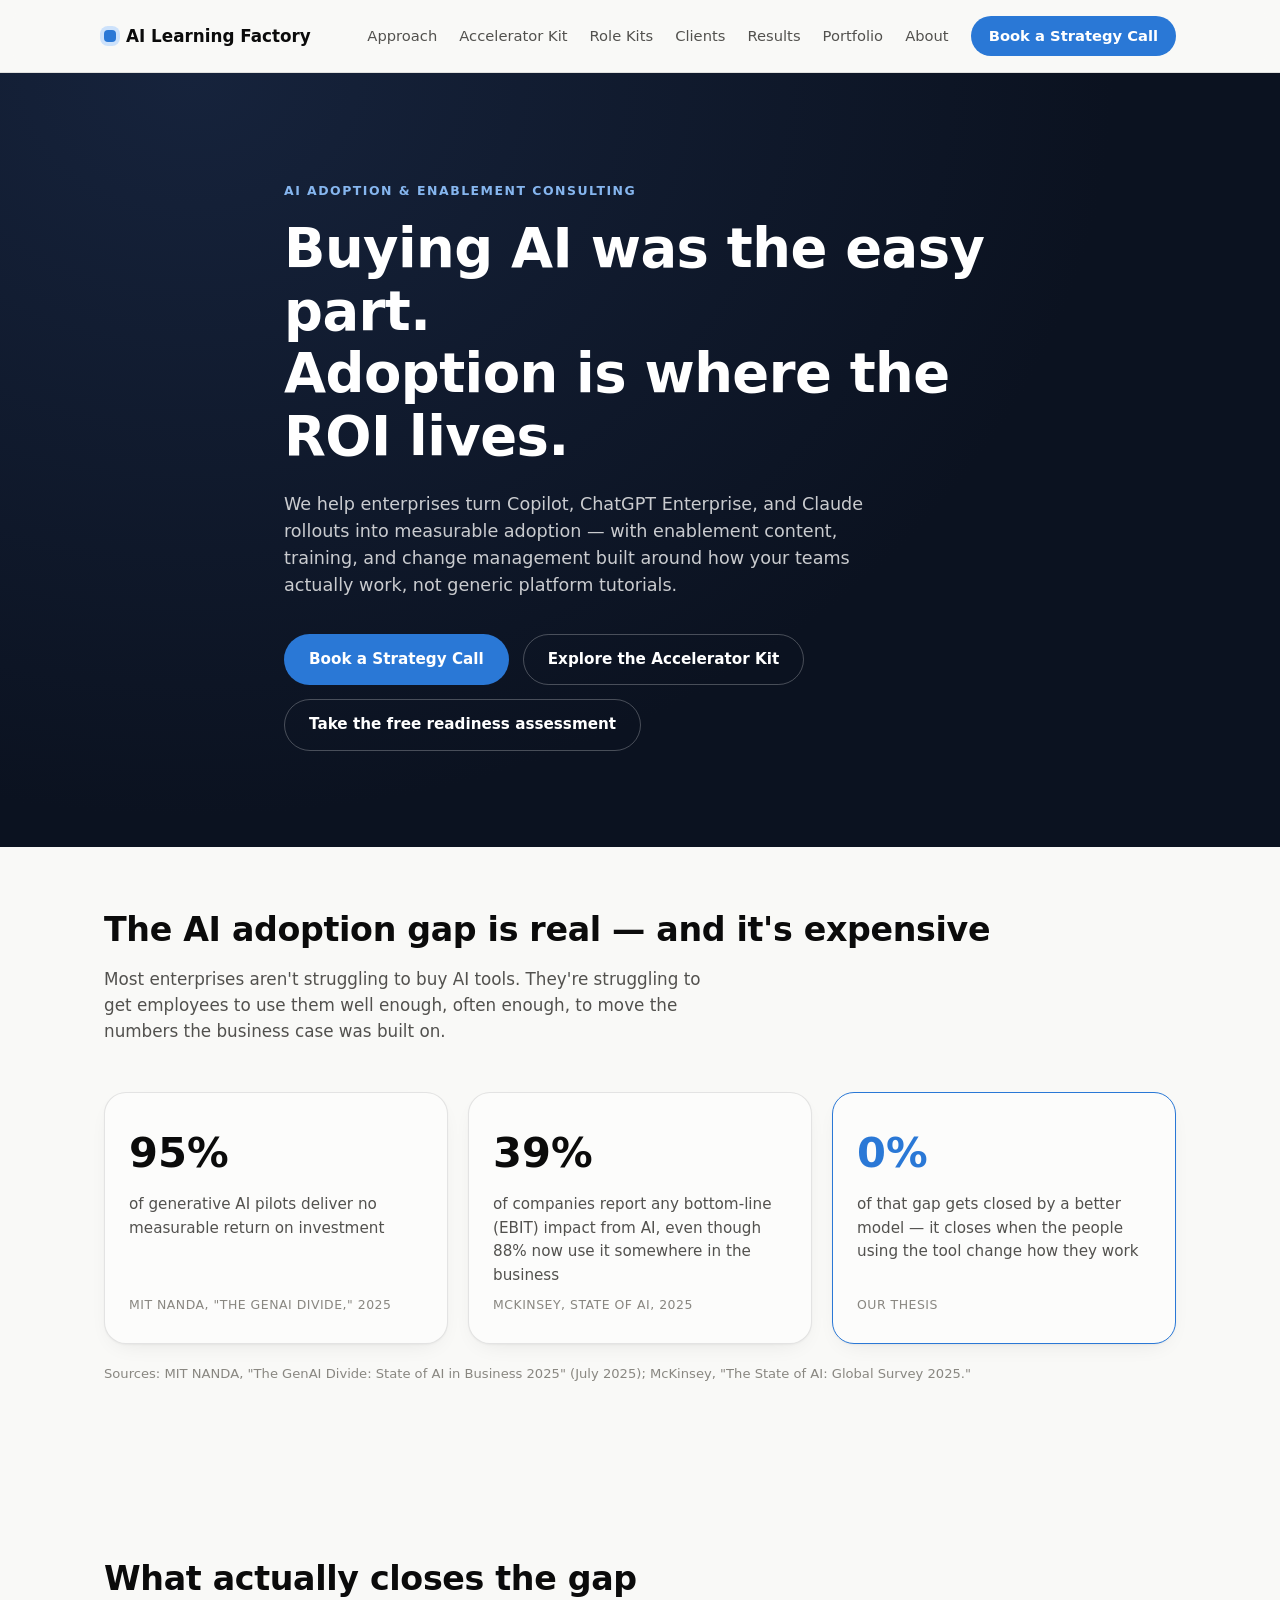
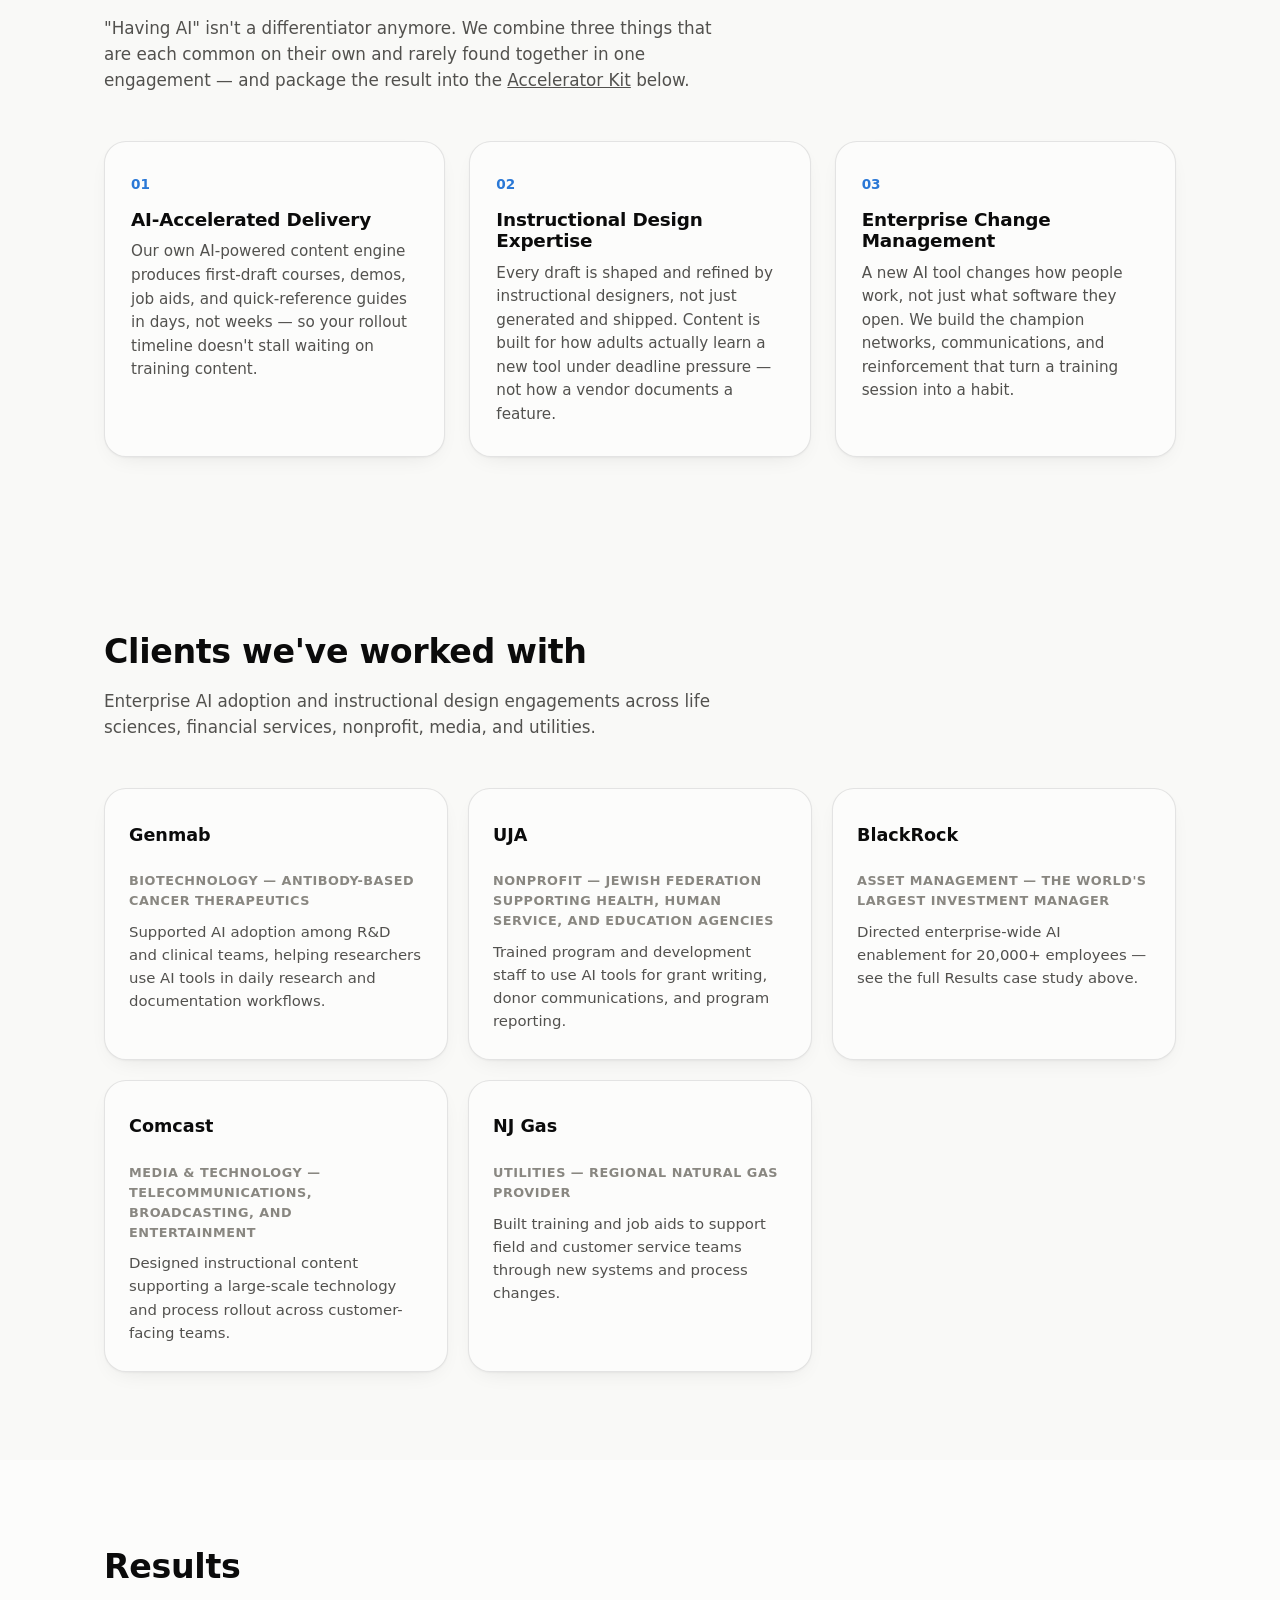
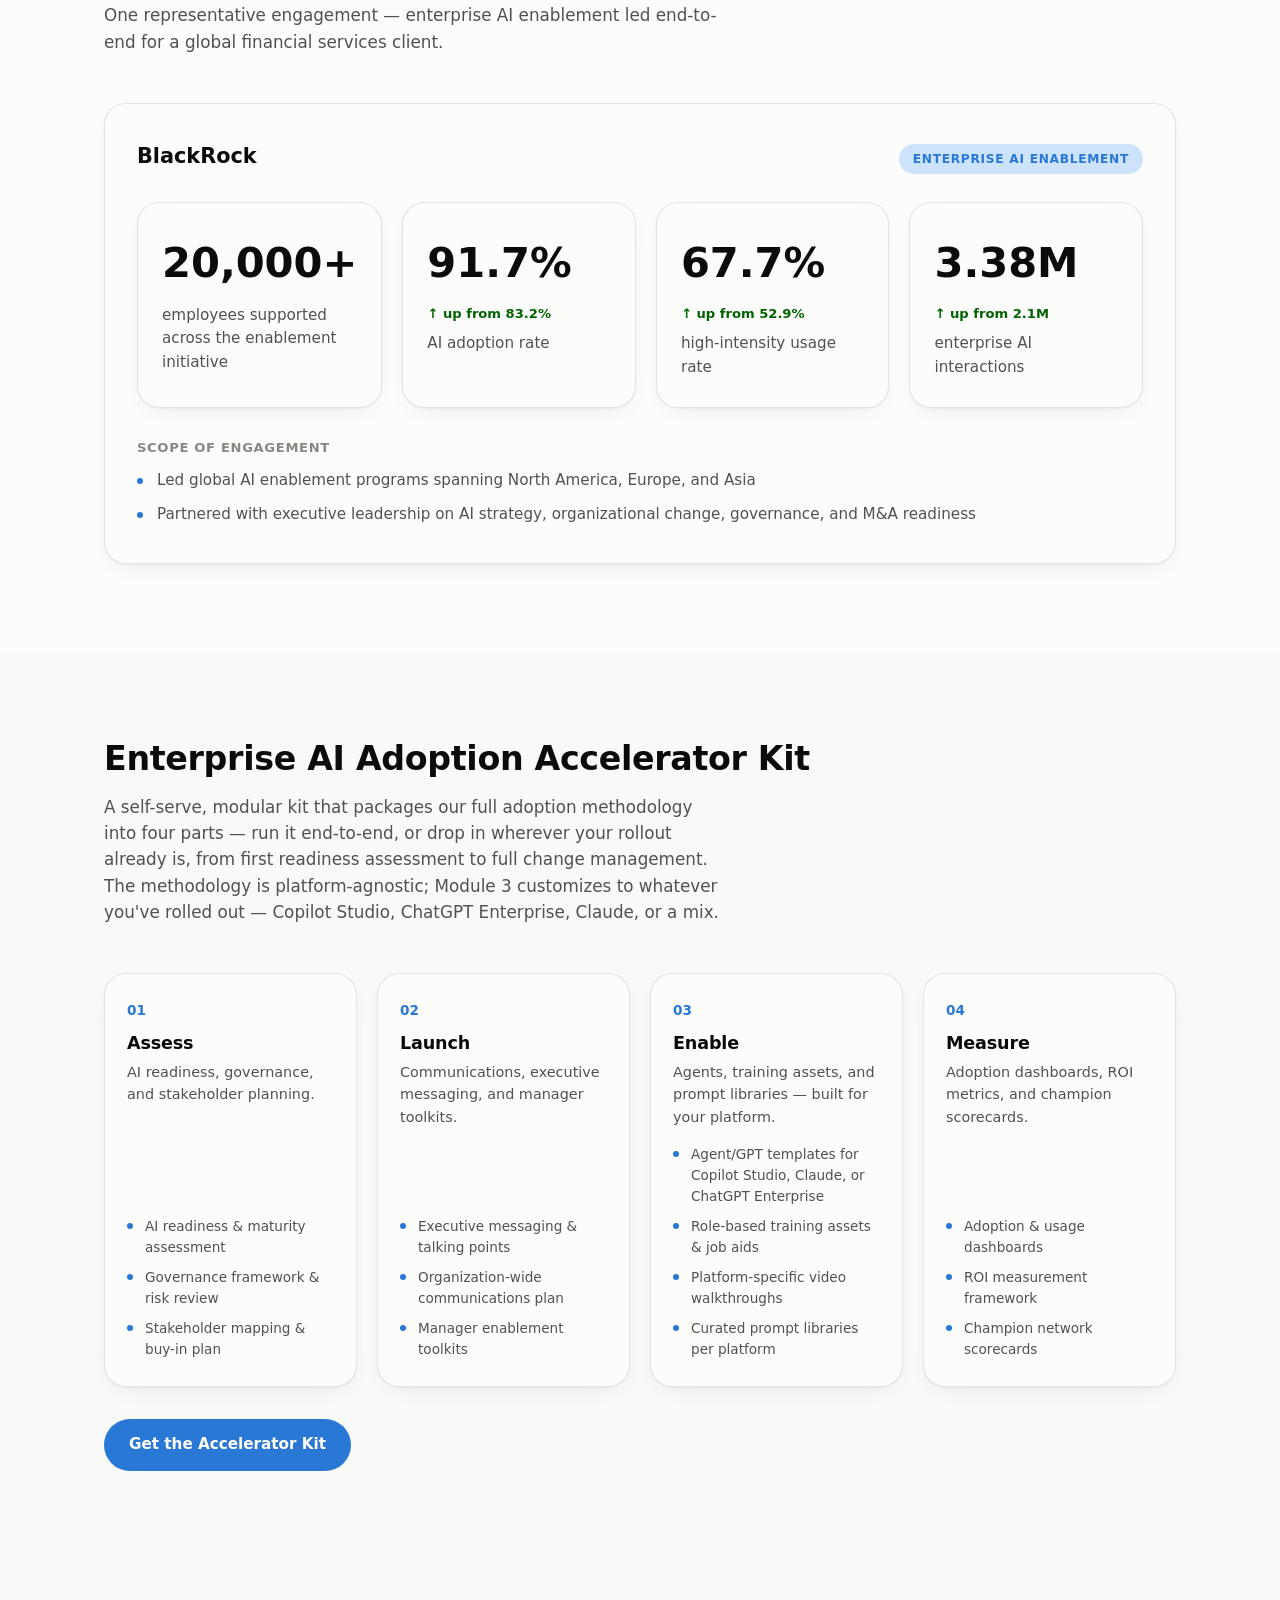
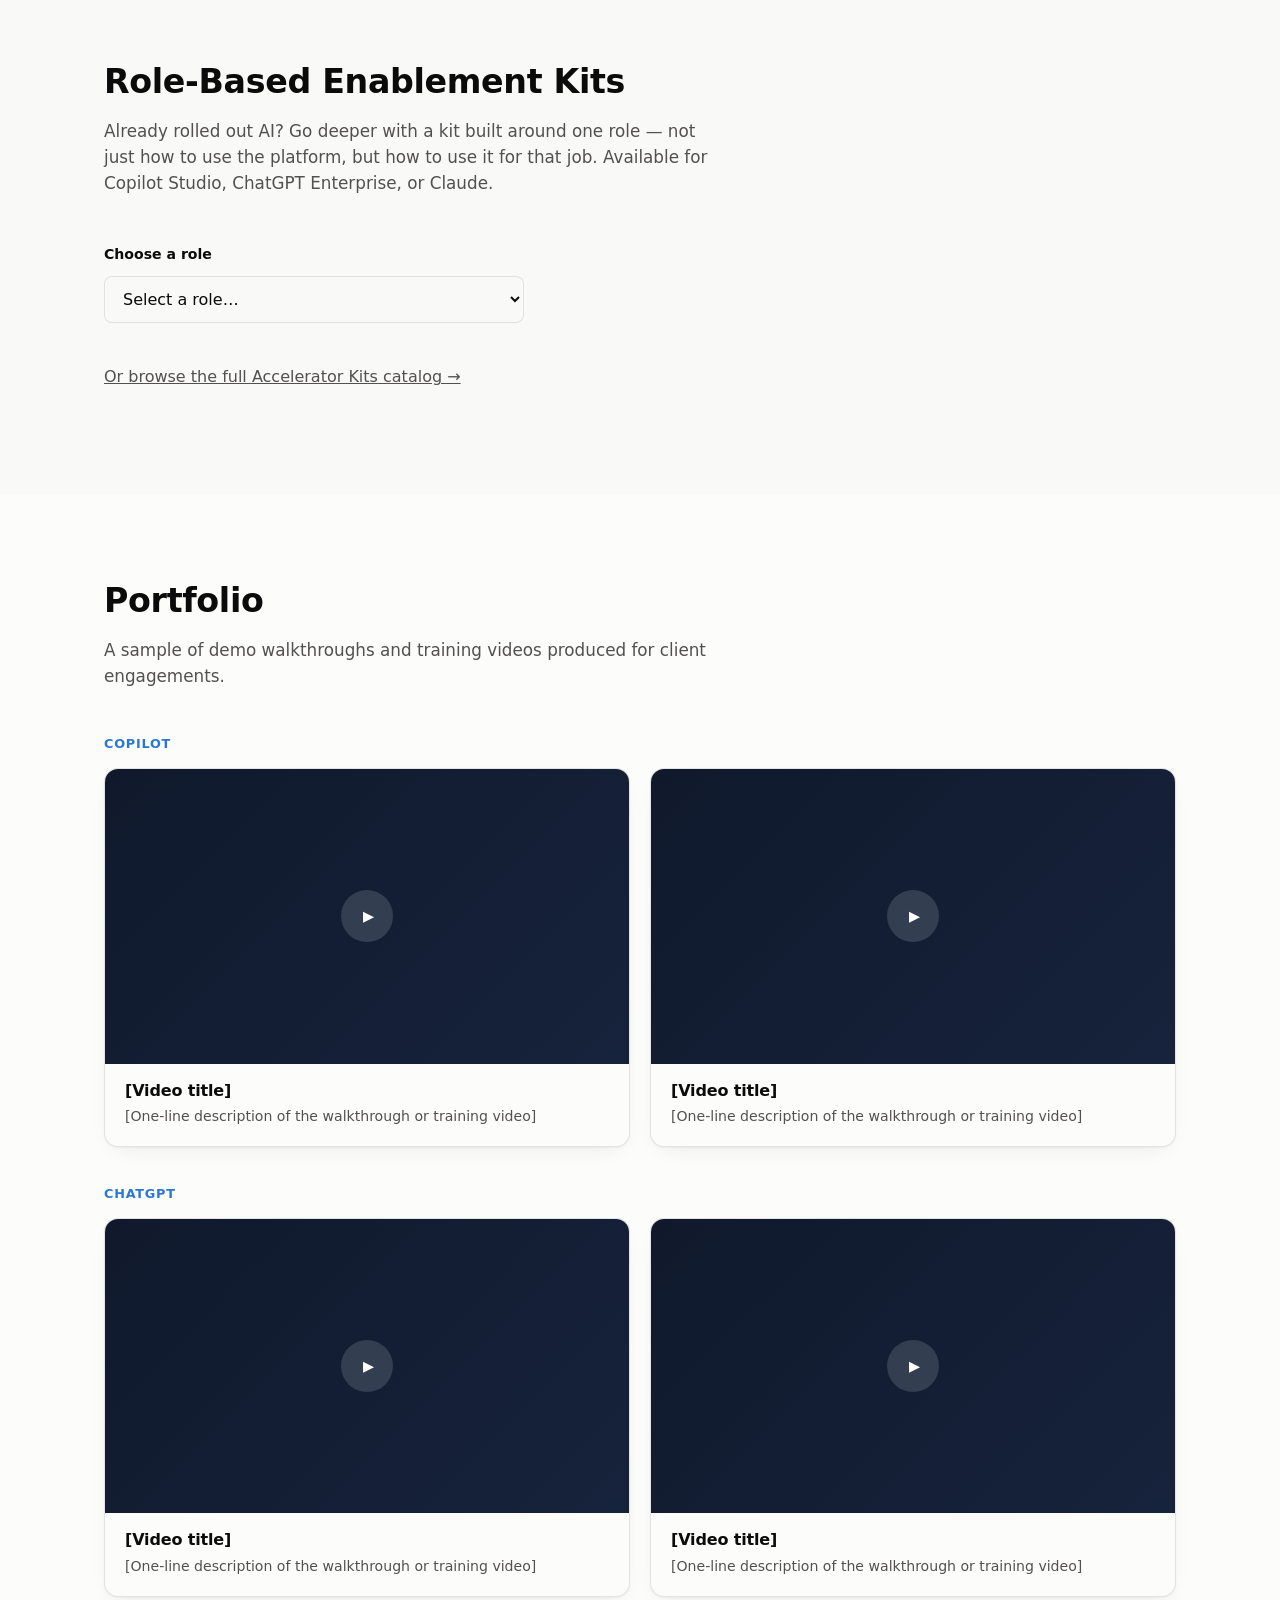
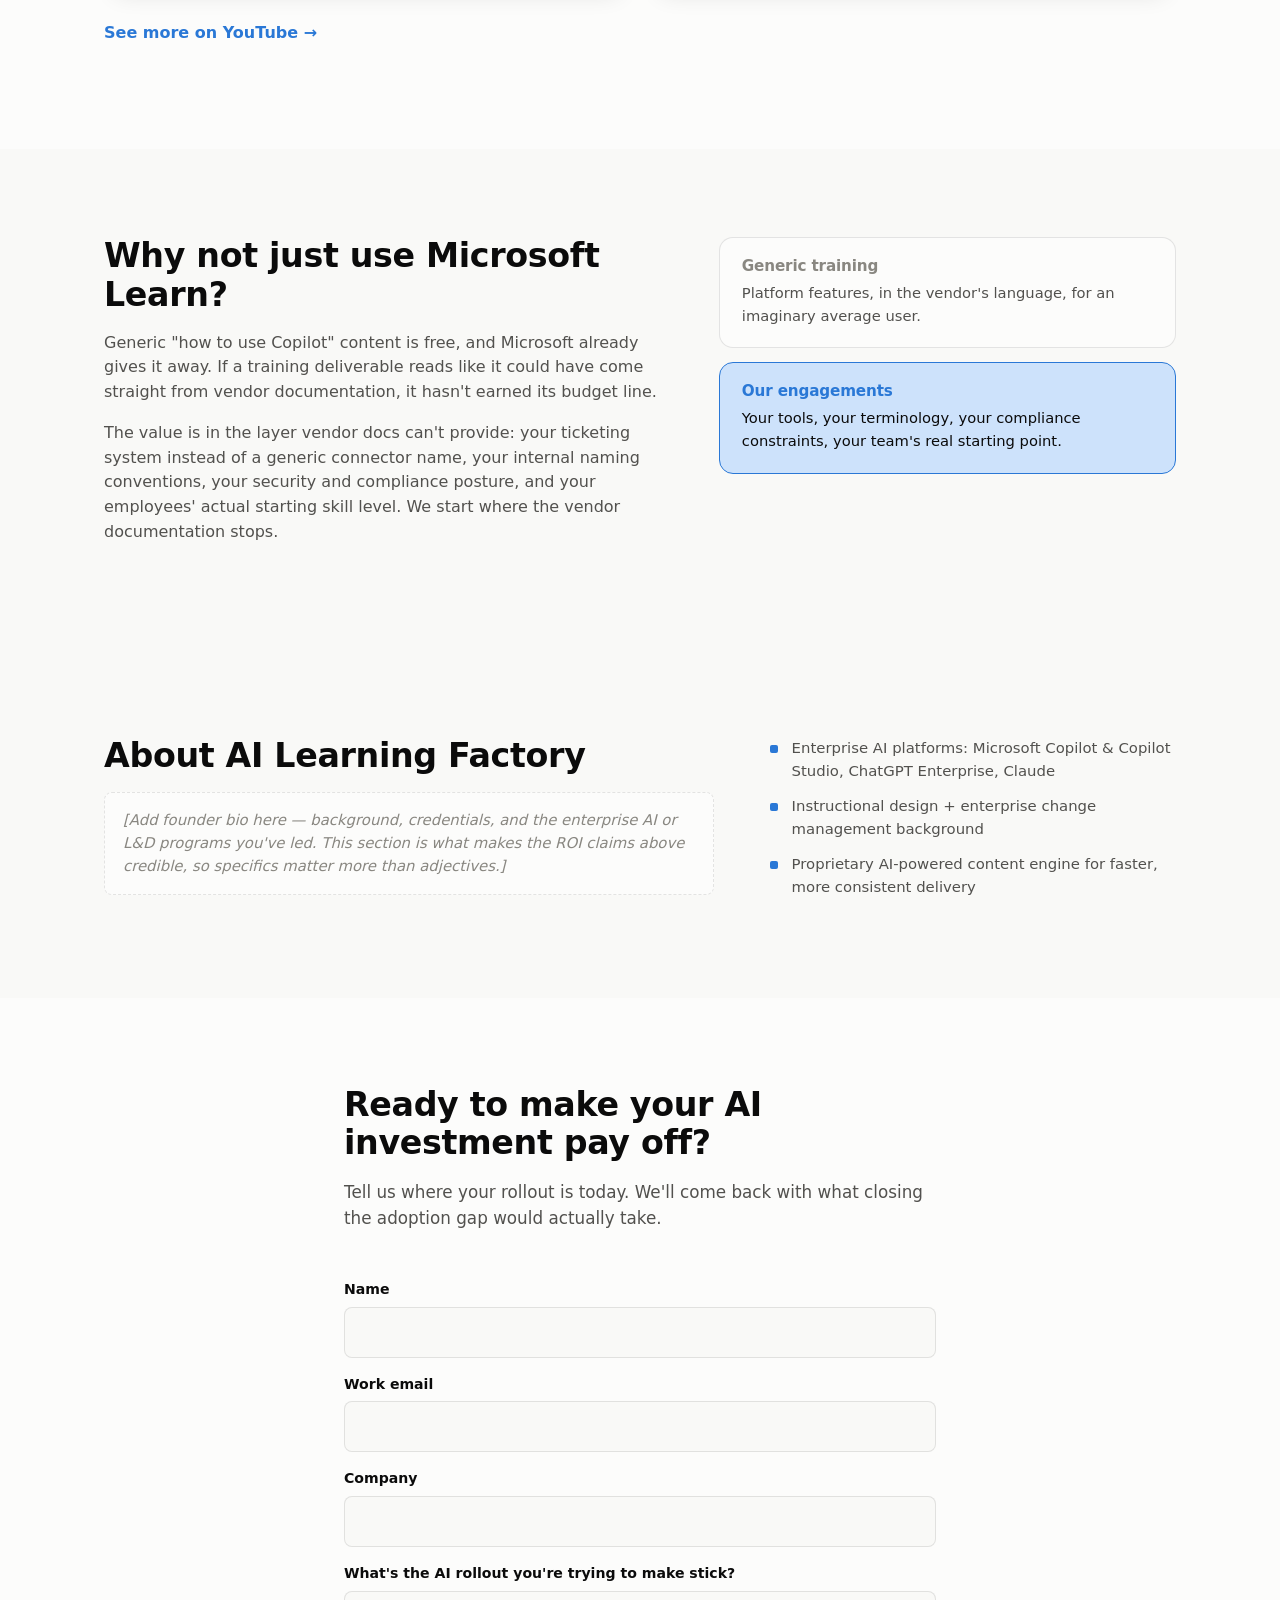
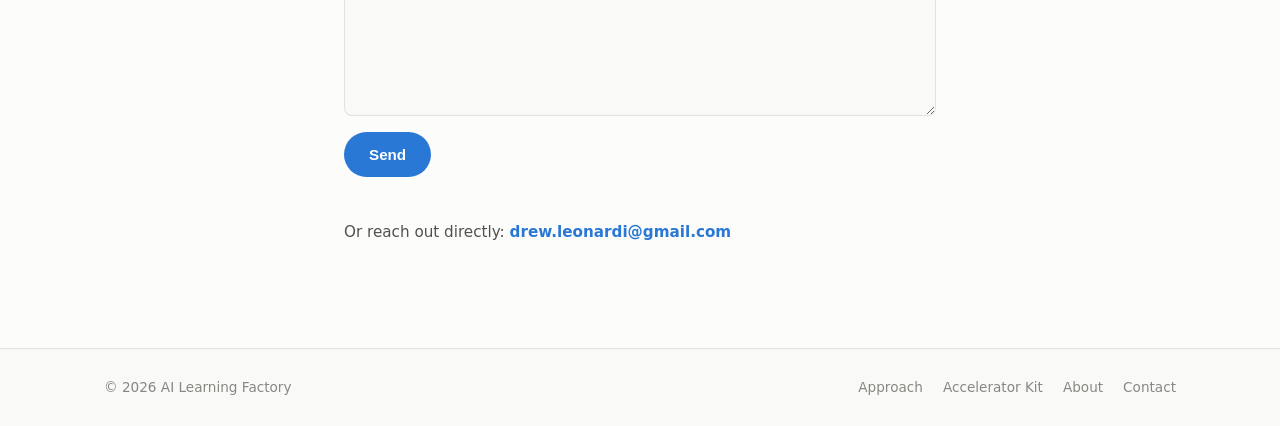
==== index.html @ b28330f8 "Initial commit: AI Learning Factory marketing site Static site with the Accelerator Kit catalog, PM " ====
<!DOCTYPE html>
<html lang="en">
<head>
<meta charset="UTF-8">
<meta name="viewport" content="width=device-width, initial-scale=1.0">
<title>AI Learning Factory — AI Adoption &amp; Enablement Consulting</title>
<meta name="description" content="AI Learning Factory helps enterprises turn Copilot, ChatGPT Enterprise, and Claude rollouts into measurable adoption through enablement content, training, and change management.">
<link rel="stylesheet" href="styles.css">
</head>
<body>

<a class="skip-link" href="#main">Skip to content</a>

<header class="site-header" id="top">
  <div class="wrap header-inner">
    <a class="brand" href="#top">
      <span class="brand-mark" aria-hidden="true"></span>
      <span class="brand-text">AI Learning Factory</span>
    </a>
    <nav class="site-nav" id="site-nav">
      <a href="#approach">Approach</a>
      <a href="#kit">Accelerator Kit</a>
      <a href="accelerator-kits.html">Role Kits</a>
      <a href="#clients">Clients</a>
      <a href="#results">Results</a>
      <a href="#portfolio">Portfolio</a>
      <a href="#about">About</a>
      <a href="#contact" class="nav-cta">Book a Strategy Call</a>
    </nav>
    <button class="nav-toggle" id="nav-toggle" aria-expanded="false" aria-controls="site-nav" aria-label="Toggle menu">
      <span></span><span></span><span></span>
    </button>
  </div>
</header>

<main id="main">

  <!-- HERO -->
  <section class="hero">
    <div class="wrap hero-inner">
      <p class="eyebrow">AI Adoption &amp; Enablement Consulting</p>
      <h1>Buying AI was the easy part.<br>Adoption is where the ROI lives.</h1>
      <p class="hero-sub">
        We help enterprises turn Copilot, ChatGPT Enterprise, and Claude rollouts into measurable
        adoption — with enablement content, training, and change management built around how your
        teams actually work, not generic platform tutorials.
      </p>
      <div class="hero-actions">
        <a class="btn btn-primary" href="#contact">Book a Strategy Call</a>
        <a class="btn btn-ghost" href="#kit">Explore the Accelerator Kit</a>
        <a class="btn btn-ghost" href="assessment.html">Take the free readiness assessment</a>
      </div>
    </div>
  </section>

  <!-- PROBLEM / STATS -->
  <section class="section stats-section reveal">
    <div class="wrap">
      <h2>The AI adoption gap is real — and it's expensive</h2>
      <p class="section-lead">
        Most enterprises aren't struggling to buy AI tools. They're struggling to get employees to
        use them well enough, often enough, to move the numbers the business case was built on.
      </p>

      <div class="stat-grid">
        <div class="stat-tile">
          <span class="stat-value">95%</span>
          <span class="stat-label">of generative AI pilots deliver no measurable return on
            investment</span>
          <!-- Source verified via web search: MIT NANDA, "The GenAI Divide: State of AI in
               Business 2025" (July 2025), widely reported incl. Fortune -->
          <span class="stat-source">MIT NANDA, "The GenAI Divide," 2025</span>
        </div>
        <div class="stat-tile">
          <span class="stat-value">39%</span>
          <span class="stat-label">of companies report any bottom-line (EBIT) impact from AI,
            even though 88% now use it somewhere in the business</span>
          <!-- Source verified via web search: McKinsey, "The State of AI: Global Survey 2025"
               (fielded June-July 2025), mckinsey.com -->
          <span class="stat-source">McKinsey, State of AI, 2025</span>
        </div>
        <div class="stat-tile stat-tile--accent">
          <span class="stat-value">0%</span>
          <span class="stat-label">of that gap gets closed by a better model — it closes when the
            people using the tool change how they work</span>
          <span class="stat-source">Our thesis</span>
        </div>
      </div>
      <p class="stats-footnote">
        Sources: MIT NANDA, "The GenAI Divide: State of AI in Business 2025" (July 2025); McKinsey,
        "The State of AI: Global Survey 2025."
      </p>
    </div>
  </section>

  <!-- APPROACH / PILLARS -->
  <section class="section" id="approach">
    <div class="wrap">
      <h2 class="reveal">What actually closes the gap</h2>
      <p class="section-lead reveal">
        "Having AI" isn't a differentiator anymore. We combine three things that are each common on
        their own and rarely found together in one engagement — and package the result into the
        <a href="#kit">Accelerator Kit</a> below.
      </p>

      <div class="pillar-grid">
        <article class="pillar-card reveal">
          <span class="pillar-index">01</span>
          <h3>AI-Accelerated Delivery</h3>
          <p>
            Our own AI-powered content engine produces first-draft courses, demos, job aids, and
            quick-reference guides in days, not weeks — so your rollout timeline doesn't stall
            waiting on training content.
          </p>
        </article>
        <article class="pillar-card reveal">
          <span class="pillar-index">02</span>
          <h3>Instructional Design Expertise</h3>
          <p>
            Every draft is shaped and refined by instructional designers, not just generated and
            shipped. Content is built for how adults actually learn a new tool under deadline
            pressure — not how a vendor documents a feature.
          </p>
        </article>
        <article class="pillar-card reveal">
          <span class="pillar-index">03</span>
          <h3>Enterprise Change Management</h3>
          <p>
            A new AI tool changes how people work, not just what software they open. We build the
            champion networks, communications, and reinforcement that turn a training session into
            a habit.
          </p>
        </article>
      </div>
    </div>
  </section>

  <!-- CLIENTS -->
  <section class="section" id="clients">
    <div class="wrap">
      <h2 class="reveal">Clients we've worked with</h2>
      <p class="section-lead reveal">Enterprise AI adoption and instructional design engagements
        across life sciences, financial services, nonprofit, media, and utilities.</p>

      <!-- PLACEHOLDER: logos and use-case blurbs below are illustrative starting points, not
           verified engagement details (except BlackRock, which has real figures in the Results
           section above). Edit for accuracy before publishing. Swap each .client-logo-slot's
           content for an <img src="assets/logos/company.svg"> once you have the real logo files
           (download from each company's official press/brand page) — see assets/logos/README. -->
      <div class="client-card-grid">
        <article class="client-card reveal">
          <div class="client-logo-slot">Genmab</div>
          <p class="client-blurb-type">Biotechnology &mdash; antibody-based cancer therapeutics</p>
          <p class="client-blurb-usecase">Supported AI adoption among R&amp;D and clinical teams,
            helping researchers use AI tools in daily research and documentation workflows.</p>
        </article>
        <article class="client-card reveal">
          <div class="client-logo-slot">UJA</div>
          <p class="client-blurb-type">Nonprofit &mdash; Jewish federation supporting health, human
            service, and education agencies</p>
          <p class="client-blurb-usecase">Trained program and development staff to use AI tools for
            grant writing, donor communications, and program reporting.</p>
        </article>
        <article class="client-card reveal">
          <div class="client-logo-slot">BlackRock</div>
          <p class="client-blurb-type">Asset management &mdash; the world's largest investment
            manager</p>
          <p class="client-blurb-usecase">Directed enterprise-wide AI enablement for 20,000+
            employees &mdash; see the full Results case study above.</p>
        </article>
        <article class="client-card reveal">
          <div class="client-logo-slot">Comcast</div>
          <p class="client-blurb-type">Media &amp; technology &mdash; telecommunications,
            broadcasting, and entertainment</p>
          <p class="client-blurb-usecase">Designed instructional content supporting a large-scale
            technology and process rollout across customer-facing teams.</p>
        </article>
        <article class="client-card reveal">
          <div class="client-logo-slot">NJ Gas</div>
          <p class="client-blurb-type">Utilities &mdash; regional natural gas provider</p>
          <p class="client-blurb-usecase">Built training and job aids to support field and customer
            service teams through new systems and process changes.</p>
        </article>
      </div>
    </div>
  </section>

  <!-- RESULTS / CASE STUDY -->
  <section class="section section-alt" id="results">
    <div class="wrap">
      <h2 class="reveal">Results</h2>
      <p class="section-lead reveal">One representative engagement — enterprise AI enablement led
        end-to-end for a global financial services client.</p>

      <div class="case-study reveal">
        <div class="case-study-head">
          <span class="case-study-client">BlackRock</span>
          <span class="case-study-tag">Enterprise AI Enablement</span>
        </div>

        <div class="stat-grid case-study-stats">
          <div class="stat-tile">
            <span class="stat-value">20,000+</span>
            <span class="stat-label">employees supported across the enablement initiative</span>
          </div>
          <div class="stat-tile">
            <span class="stat-value">91.7%</span>
            <span class="stat-delta">&#8593; up from 83.2%</span>
            <span class="stat-label">AI adoption rate</span>
          </div>
          <div class="stat-tile">
            <span class="stat-value">67.7%</span>
            <span class="stat-delta">&#8593; up from 52.9%</span>
            <span class="stat-label">high-intensity usage rate</span>
          </div>
          <div class="stat-tile">
            <span class="stat-value">3.38M</span>
            <span class="stat-delta">&#8593; up from 2.1M</span>
            <span class="stat-label">enterprise AI interactions</span>
          </div>
        </div>

        <div class="case-study-scope">
          <h4>Scope of engagement</h4>
          <ul>
            <li>Led global AI enablement programs spanning North America, Europe, and Asia</li>
            <li>Partnered with executive leadership on AI strategy, organizational change,
              governance, and M&amp;A readiness</li>
          </ul>
        </div>
      </div>
    </div>
  </section>

  <!-- ACCELERATOR KIT -->
  <section class="section" id="kit">
    <div class="wrap">
      <h2 class="reveal">Enterprise AI Adoption Accelerator Kit</h2>
      <p class="section-lead reveal">
        A self-serve, modular kit that packages our full adoption methodology into four parts &mdash;
        run it end-to-end, or drop in wherever your rollout already is, from first readiness
        assessment to full change management. The methodology is platform-agnostic; Module 3
        customizes to whatever you've rolled out &mdash; Copilot Studio, ChatGPT Enterprise, Claude,
        or a mix.
      </p>

      <div class="kit-grid">
        <article class="kit-card reveal">
          <span class="kit-index">01</span>
          <h3>Assess</h3>
          <p>AI readiness, governance, and stakeholder planning.</p>
          <ul class="kit-features">
            <li>AI readiness &amp; maturity assessment</li>
            <li>Governance framework &amp; risk review</li>
            <li>Stakeholder mapping &amp; buy-in plan</li>
          </ul>
        </article>
        <article class="kit-card reveal">
          <span class="kit-index">02</span>
          <h3>Launch</h3>
          <p>Communications, executive messaging, and manager toolkits.</p>
          <ul class="kit-features">
            <li>Executive messaging &amp; talking points</li>
            <li>Organization-wide communications plan</li>
            <li>Manager enablement toolkits</li>
          </ul>
        </article>
        <article class="kit-card reveal">
          <span class="kit-index">03</span>
          <h3>Enable</h3>
          <p>Agents, training assets, and prompt libraries &mdash; built for your platform.</p>
          <ul class="kit-features">
            <li>Agent/GPT templates for Copilot Studio, Claude, or ChatGPT Enterprise</li>
            <li>Role-based training assets &amp; job aids</li>
            <li>Platform-specific video walkthroughs</li>
            <li>Curated prompt libraries per platform</li>
          </ul>
        </article>
        <article class="kit-card reveal">
          <span class="kit-index">04</span>
          <h3>Measure</h3>
          <p>Adoption dashboards, ROI metrics, and champion scorecards.</p>
          <ul class="kit-features">
            <li>Adoption &amp; usage dashboards</li>
            <li>ROI measurement framework</li>
            <li>Champion network scorecards</li>
          </ul>
        </article>
      </div>

      <p class="kit-cta reveal">
        <a class="btn btn-primary" href="#contact">Get the Accelerator Kit</a>
      </p>
    </div>
  </section>

  <!-- ROLE KITS -->
  <!-- PLACEHOLDER: only Project Manager has a built kit so far. Add a real url + data-status
       "available" to each option as its kit page is built; leave data-status "coming-soon" and
       value="" until then. -->
  <section class="section" id="role-kits">
    <div class="wrap">
      <h2 class="reveal">Role-Based Enablement Kits</h2>
      <p class="section-lead reveal">
        Already rolled out AI? Go deeper with a kit built around one role &mdash; not just how to use
        the platform, but how to use it for that job. Available for Copilot Studio, ChatGPT Enterprise,
        or Claude.
      </p>

      <div class="role-picker reveal">
        <label for="role-select">Choose a role</label>
        <select id="role-select">
          <option value="" data-status="placeholder">Select a role&hellip;</option>
          <option value="project-manager-kit.html" data-status="available">Project Manager</option>
          <option value="" data-status="coming-soon">HR</option>
          <option value="" data-status="coming-soon">Finance &amp; Accounting</option>
        </select>
        <p class="role-note" id="role-note"></p>
        <p style="margin-top:4px;"><a href="accelerator-kits.html">Or browse the full Accelerator Kits catalog &rarr;</a></p>
      </div>
    </div>
  </section>

  <!-- PORTFOLIO -->
  <section class="section section-alt" id="portfolio">
    <div class="wrap">
      <h2 class="reveal">Portfolio</h2>
      <p class="section-lead reveal">A sample of demo walkthroughs and training videos produced
        for client engagements.</p>

      <!-- PLACEHOLDER: swap each href for the specific video URL and each title/description for the
           actual video. Duplicate a .portfolio-card block within a group for additional videos. -->
      <div class="portfolio-group reveal">
        <h3 class="portfolio-group-title">Copilot</h3>
        <div class="portfolio-grid">
          <a class="portfolio-card" href="https://www.youtube.com/@drewleonardi" target="_blank" rel="noopener">
            <div class="portfolio-thumb" aria-hidden="true">
              <span class="portfolio-play">&#9654;</span>
            </div>
            <div class="portfolio-body">
              <h4>[Video title]</h4>
              <p>[One-line description of the walkthrough or training video]</p>
            </div>
          </a>
          <a class="portfolio-card" href="https://www.youtube.com/@drewleonardi" target="_blank" rel="noopener">
            <div class="portfolio-thumb" aria-hidden="true">
              <span class="portfolio-play">&#9654;</span>
            </div>
            <div class="portfolio-body">
              <h4>[Video title]</h4>
              <p>[One-line description of the walkthrough or training video]</p>
            </div>
          </a>
        </div>
      </div>

      <div class="portfolio-group reveal">
        <h3 class="portfolio-group-title">ChatGPT</h3>
        <div class="portfolio-grid">
          <a class="portfolio-card" href="https://www.youtube.com/@drewleonardi" target="_blank" rel="noopener">
            <div class="portfolio-thumb" aria-hidden="true">
              <span class="portfolio-play">&#9654;</span>
            </div>
            <div class="portfolio-body">
              <h4>[Video title]</h4>
              <p>[One-line description of the walkthrough or training video]</p>
            </div>
          </a>
          <a class="portfolio-card" href="https://www.youtube.com/@drewleonardi" target="_blank" rel="noopener">
            <div class="portfolio-thumb" aria-hidden="true">
              <span class="portfolio-play">&#9654;</span>
            </div>
            <div class="portfolio-body">
              <h4>[Video title]</h4>
              <p>[One-line description of the walkthrough or training video]</p>
            </div>
          </a>
        </div>
      </div>

      <p class="portfolio-cta reveal">
        <a href="https://www.youtube.com/@drewleonardi" target="_blank" rel="noopener">See more on YouTube &rarr;</a>
      </p>
    </div>
  </section>

  <!-- WHY NOT GENERIC -->
  <section class="section" id="why">
    <div class="wrap why-grid">
      <div class="reveal">
        <h2>Why not just use Microsoft Learn?</h2>
        <p>
          Generic "how to use Copilot" content is free, and Microsoft already gives it away. If a
          training deliverable reads like it could have come straight from vendor documentation, it
          hasn't earned its budget line.
        </p>
        <p>
          The value is in the layer vendor docs can't provide: your ticketing system instead of a
          generic connector name, your internal naming conventions, your security and compliance
          posture, and your employees' actual starting skill level. We start where the vendor
          documentation stops.
        </p>
      </div>
      <div class="why-list reveal">
        <div class="why-item">
          <h4>Generic training</h4>
          <p>Platform features, in the vendor's language, for an imaginary average user.</p>
        </div>
        <div class="why-item why-item--accent">
          <h4>Our engagements</h4>
          <p>Your tools, your terminology, your compliance constraints, your team's real starting
            point.</p>
        </div>
      </div>
    </div>
  </section>

  <!-- ABOUT -->
  <section class="section" id="about">
    <div class="wrap about-grid">
      <div class="reveal">
        <h2>About AI Learning Factory</h2>
        <!-- PLACEHOLDER: replace with founder bio, credentials, and prior enterprise programs led -->
        <p class="placeholder-copy">
          [Add founder bio here — background, credentials, and the enterprise AI or L&amp;D programs
          you've led. This section is what makes the ROI claims above credible, so specifics matter
          more than adjectives.]
        </p>
      </div>
      <div class="about-cred reveal">
        <ul>
          <li>Enterprise AI platforms: Microsoft Copilot &amp; Copilot Studio, ChatGPT Enterprise, Claude</li>
          <li>Instructional design + enterprise change management background</li>
          <li>Proprietary AI-powered content engine for faster, more consistent delivery</li>
        </ul>
      </div>
    </div>
  </section>

  <!-- CONTACT -->
  <section class="section section-contact" id="contact">
    <div class="wrap contact-inner">
      <h2 class="reveal">Ready to make your AI investment pay off?</h2>
      <p class="section-lead reveal">
        Tell us where your rollout is today. We'll come back with what closing the adoption gap
        would actually take.
      </p>

      <form class="contact-form reveal" id="contact-form" action="https://formspree.io/f/YOUR_FORM_ID" method="POST">
        <!-- TODO: replace action with a real Formspree/Netlify Forms endpoint before launch -->
        <div class="form-row">
          <label for="name">Name</label>
          <input type="text" id="name" name="name" required>
        </div>
        <div class="form-row">
          <label for="email">Work email</label>
          <input type="email" id="email" name="email" required>
        </div>
        <div class="form-row">
          <label for="company">Company</label>
          <input type="text" id="company" name="company">
        </div>
        <div class="form-row">
          <label for="message">What's the AI rollout you're trying to make stick?</label>
          <textarea id="message" name="message" rows="4" required></textarea>
        </div>
        <button type="submit" class="btn btn-primary">Send</button>
        <p class="form-note" id="form-note"></p>
      </form>

      <p class="contact-direct">
        Or reach out directly:
        <a href="mailto:drew.leonardi@gmail.com">drew.leonardi@gmail.com</a>
      </p>
    </div>
  </section>

</main>

<footer class="site-footer">
  <div class="wrap footer-inner">
    <span>&copy; <span id="year"></span> AI Learning Factory</span>
    <nav class="footer-nav">
      <a href="#approach">Approach</a>
      <a href="#kit">Accelerator Kit</a>
      <a href="#about">About</a>
      <a href="#contact">Contact</a>
    </nav>
  </div>
</footer>

<script src="script.js"></script>
</body>
</html>
---- styles.css ----
/* ---------- Design tokens ---------- */
:root {
  --surface-1:      #fcfcfb;
  --page-plane:      #f9f9f7;
  --text-primary:    #0b0b0b;
  --text-secondary:  #52514e;
  --text-muted:      #898781;
  --gridline:        #e1e0d9;
  --border:          rgba(11,11,11,0.10);
  --accent:          #2a78d6;
  --accent-ink:      #ffffff;
  --accent-wash:     #cde2fb;
  --success:         #006300;

  --ink-900:         #0b1220;
  --ink-800:         #10192c;
  --ink-700:         #16233c;

  --radius-sm: 8px;
  --radius-md: 14px;
  --radius-lg: 22px;
  --shadow-card: 0 1px 2px rgba(11,11,11,0.04), 0 8px 24px -12px rgba(11,11,11,0.12);
  --font-sans: system-ui, -apple-system, "Segoe UI", sans-serif;
  --max-width: 1120px;
}

@media (prefers-color-scheme: dark) {
  :root {
    --surface-1:      #1a1a19;
    --page-plane:      #0d0d0d;
    --text-primary:    #ffffff;
    --text-secondary:  #c3c2b7;
    --text-muted:      #898781;
    --gridline:        #2c2c2a;
    --border:          rgba(255,255,255,0.10);
    --accent:          #3987e5;
    --accent-ink:      #ffffff;
    --accent-wash:     #17304f;
    --success:         #0ca30c;

    --ink-900:         #05070c;
    --ink-800:         #090d16;
    --ink-700:         #0d1526;
    --shadow-card: 0 1px 2px rgba(0,0,0,0.4), 0 8px 24px -12px rgba(0,0,0,0.6);
  }
}

/* ---------- Reset ---------- */
* { box-sizing: border-box; }
html { scroll-behavior: smooth; }
body {
  margin: 0;
  font-family: var(--font-sans);
  background: var(--page-plane);
  color: var(--text-primary);
  line-height: 1.55;
  -webkit-font-smoothing: antialiased;
}
img { max-width: 100%; display: block; }
a { color: inherit; }
h1, h2, h3, h4 { line-height: 1.15; margin: 0 0 0.5em; font-weight: 650; letter-spacing: -0.01em; }
p { margin: 0 0 1em; color: var(--text-secondary); }
ul { margin: 0; padding: 0; list-style: none; }

.wrap {
  max-width: var(--max-width);
  margin: 0 auto;
  padding: 0 24px;
}

.skip-link {
  position: absolute;
  left: -999px;
  top: 0;
  background: var(--accent);
  color: var(--accent-ink);
  padding: 10px 16px;
  border-radius: 0 0 8px 0;
  z-index: 100;
}
.skip-link:focus { left: 0; }

/* ---------- Buttons ---------- */
.btn {
  display: inline-flex;
  align-items: center;
  justify-content: center;
  padding: 13px 24px;
  border-radius: 999px;
  font-weight: 600;
  font-size: 0.95rem;
  text-decoration: none;
  border: 1px solid transparent;
  cursor: pointer;
  transition: transform 0.15s ease, background 0.15s ease, border-color 0.15s ease;
}
.btn:hover { transform: translateY(-1px); }
.btn-primary {
  background: var(--accent);
  color: #ffffff;
}
.btn-primary:hover { background: #1c5cab; }
.btn-ghost {
  background: transparent;
  border-color: var(--border);
  color: var(--text-primary);
}
.btn-ghost:hover { border-color: var(--accent); }

/* ---------- Header ---------- */
.site-header {
  position: sticky;
  top: 0;
  z-index: 50;
  background: color-mix(in srgb, var(--page-plane) 82%, transparent);
  backdrop-filter: blur(10px);
  border-bottom: 1px solid var(--border);
}
.header-inner {
  display: flex;
  align-items: center;
  justify-content: space-between;
  height: 72px;
}
.brand {
  display: flex;
  align-items: center;
  gap: 10px;
  text-decoration: none;
  font-weight: 700;
  font-size: 1.05rem;
  color: var(--text-primary);
}
.brand-mark {
  width: 12px;
  height: 12px;
  border-radius: 4px;
  background: var(--accent);
  box-shadow: 0 0 0 4px var(--accent-wash);
}
.site-nav {
  display: flex;
  align-items: center;
  gap: 22px;
  font-size: 0.92rem;
  font-weight: 500;
}
.site-nav a { text-decoration: none; color: var(--text-secondary); }
.site-nav a:hover { color: var(--text-primary); }
.nav-cta {
  background: var(--accent);
  color: #fff !important;
  padding: 9px 18px;
  border-radius: 999px;
  font-weight: 600;
}
.nav-cta:hover { background: #1c5cab; }

.nav-toggle {
  display: none;
  flex-direction: column;
  gap: 5px;
  background: none;
  border: 0;
  cursor: pointer;
  padding: 8px;
}
.nav-toggle span {
  width: 22px;
  height: 2px;
  background: var(--text-primary);
}

/* ---------- Hero ---------- */
.hero {
  background: radial-gradient(120% 160% at 15% 0%, var(--ink-700) 0%, var(--ink-900) 60%);
  color: #fff;
  padding: 108px 0 96px;
}
.hero-inner { max-width: 760px; }
.eyebrow {
  text-transform: uppercase;
  letter-spacing: 0.12em;
  font-size: 0.78rem;
  font-weight: 700;
  color: #86b6ef;
  margin-bottom: 18px;
}
.hero h1 {
  font-size: clamp(2.1rem, 4.4vw, 3.4rem);
  color: #fff;
  margin-bottom: 22px;
}
.hero-sub {
  font-size: 1.1rem;
  color: rgba(255,255,255,0.78);
  max-width: 620px;
  margin-bottom: 34px;
}
.hero-actions { display: flex; gap: 14px; flex-wrap: wrap; }
.hero .btn-ghost { color: #fff; border-color: rgba(255,255,255,0.25); }
.hero .btn-ghost:hover { border-color: #fff; }

/* ---------- Sections ---------- */
.section { padding: 88px 0; }
.section-alt { background: var(--surface-1); }
h2 { font-size: clamp(1.6rem, 2.6vw, 2.15rem); }
.section-lead {
  max-width: 620px;
  font-size: 1.05rem;
  margin-bottom: 48px;
}

/* ---------- Stats ---------- */
.stats-section { padding-top: 64px; }
.stat-grid {
  display: grid;
  grid-template-columns: repeat(3, 1fr);
  gap: 20px;
  margin-top: 8px;
}
.stat-tile {
  background: var(--surface-1);
  border: 1px solid var(--border);
  border-radius: var(--radius-lg);
  padding: 28px 24px;
  box-shadow: var(--shadow-card);
  display: flex;
  flex-direction: column;
  gap: 8px;
}
.stat-tile--accent { border-color: var(--accent); }
.stat-value {
  font-size: 2.6rem;
  font-weight: 700;
  color: var(--text-primary);
  font-variant-numeric: proportional-nums;
}
.stat-tile--accent .stat-value { color: var(--accent); }
.stat-label { color: var(--text-secondary); font-size: 0.95rem; }
.stat-source {
  margin-top: auto;
  font-size: 0.78rem;
  color: var(--text-muted);
  text-transform: uppercase;
  letter-spacing: 0.04em;
}
.stats-footnote {
  font-size: 0.82rem;
  color: var(--text-muted);
  margin: 20px 0 0;
}

/* ---------- Pillars ---------- */
.pillar-grid {
  display: grid;
  grid-template-columns: repeat(3, 1fr);
  gap: 24px;
}
.pillar-card {
  background: var(--surface-1);
  border: 1px solid var(--border);
  border-radius: var(--radius-lg);
  padding: 30px 26px;
  box-shadow: var(--shadow-card);
}
.pillar-index {
  display: inline-block;
  font-size: 0.85rem;
  font-weight: 700;
  color: var(--accent);
  margin-bottom: 14px;
}
.pillar-card h3 { font-size: 1.15rem; margin-bottom: 10px; }
.pillar-card p { margin: 0; font-size: 0.95rem; }

/* ---------- Results / case study ---------- */
.case-study {
  border: 1px solid var(--border);
  border-radius: var(--radius-lg);
  background: var(--surface-1);
  box-shadow: var(--shadow-card);
  padding: 36px 32px;
}
.case-study-head {
  display: flex;
  align-items: baseline;
  justify-content: space-between;
  flex-wrap: wrap;
  gap: 10px;
  margin-bottom: 28px;
}
.case-study-client { font-size: 1.3rem; font-weight: 700; }
.case-study-tag {
  font-size: 0.76rem;
  font-weight: 700;
  text-transform: uppercase;
  letter-spacing: 0.06em;
  color: var(--accent);
  background: var(--accent-wash);
  padding: 6px 14px;
  border-radius: 999px;
}
.case-study-stats {
  grid-template-columns: repeat(4, 1fr);
  margin-bottom: 32px;
}
.stat-delta {
  font-size: 0.82rem;
  font-weight: 600;
  color: var(--success);
}
.case-study-scope h4 {
  font-size: 0.82rem;
  text-transform: uppercase;
  letter-spacing: 0.05em;
  color: var(--text-muted);
  margin-bottom: 14px;
}
.case-study-scope ul { display: flex; flex-direction: column; gap: 10px; }
.case-study-scope li {
  position: relative;
  padding-left: 20px;
  font-size: 0.95rem;
  color: var(--text-secondary);
}
.case-study-scope li::before {
  content: "";
  position: absolute;
  left: 0;
  top: 9px;
  width: 6px;
  height: 6px;
  border-radius: 50%;
  background: var(--accent);
}

/* ---------- Clients ---------- */
.client-card-grid {
  display: grid;
  grid-template-columns: repeat(3, 1fr);
  gap: 20px;
}
.client-card {
  padding: 26px 24px;
  border-radius: var(--radius-lg);
  border: 1px solid var(--border);
  background: var(--surface-1);
  box-shadow: var(--shadow-card);
}
.client-logo-slot {
  height: 40px;
  display: flex;
  align-items: center;
  font-size: 1.1rem;
  font-weight: 700;
  color: var(--text-primary);
  margin-bottom: 16px;
}
.client-logo-slot img {
  max-height: 100%;
  max-width: 100%;
  object-fit: contain;
}
.client-blurb-type {
  font-size: 0.8rem;
  font-weight: 600;
  text-transform: uppercase;
  letter-spacing: 0.04em;
  color: var(--text-muted);
  margin: 0 0 10px;
}
.client-blurb-usecase {
  font-size: 0.93rem;
  margin: 0;
}

/* ---------- Portfolio ---------- */
.portfolio-group + .portfolio-group { margin-top: 40px; }
.portfolio-group-title {
  font-size: 0.8rem;
  font-weight: 700;
  text-transform: uppercase;
  letter-spacing: 0.06em;
  color: var(--accent);
  margin-bottom: 16px;
}
.portfolio-grid {
  display: grid;
  grid-template-columns: repeat(2, 1fr);
  gap: 20px;
}
.portfolio-card {
  display: block;
  text-decoration: none;
  border: 1px solid var(--border);
  border-radius: var(--radius-md);
  overflow: hidden;
  background: var(--surface-1);
  box-shadow: var(--shadow-card);
  transition: transform 0.15s ease;
}
.portfolio-card:hover { transform: translateY(-3px); }
.portfolio-thumb {
  aspect-ratio: 16 / 9;
  background: linear-gradient(135deg, var(--ink-800), var(--ink-700));
  display: flex;
  align-items: center;
  justify-content: center;
}
.portfolio-play {
  width: 52px;
  height: 52px;
  border-radius: 50%;
  background: rgba(255,255,255,0.14);
  color: #fff;
  display: flex;
  align-items: center;
  justify-content: center;
  font-size: 0.9rem;
  padding-left: 3px;
}
.portfolio-body { padding: 18px 20px; }
.portfolio-body h4 { font-size: 1rem; margin: 0 0 6px; color: var(--text-primary); }
.portfolio-body p { margin: 0; font-size: 0.88rem; }
.portfolio-cta { margin-top: 24px; }
.portfolio-cta a { color: var(--accent); font-weight: 600; text-decoration: none; }
.portfolio-cta a:hover { text-decoration: underline; }

/* ---------- Accelerator Kit ---------- */
.kit-grid {
  display: grid;
  grid-template-columns: repeat(4, 1fr);
  gap: 20px;
}
.kit-card {
  display: flex;
  flex-direction: column;
  background: var(--surface-1);
  border: 1px solid var(--border);
  border-radius: var(--radius-lg);
  padding: 26px 22px;
  box-shadow: var(--shadow-card);
}
.kit-index {
  display: inline-block;
  font-size: 0.85rem;
  font-weight: 700;
  color: var(--accent);
  margin-bottom: 12px;
}
.kit-card h3 { font-size: 1.1rem; margin-bottom: 8px; }
.kit-card p { font-size: 0.9rem; margin: 0 0 16px; }
.kit-features {
  display: flex;
  flex-direction: column;
  gap: 9px;
  margin-top: auto;
}
.kit-features li {
  position: relative;
  padding-left: 18px;
  font-size: 0.85rem;
  color: var(--text-secondary);
}
.kit-features li::before {
  content: "";
  position: absolute;
  left: 0;
  top: 7px;
  width: 6px;
  height: 6px;
  border-radius: 50%;
  background: var(--accent);
}
.kit-cta { margin-top: 32px; }

.role-grid {
  display: grid;
  grid-template-columns: repeat(3, 1fr);
  gap: 20px;
}

/* ---------- Role picker ---------- */
.role-picker {
  max-width: 420px;
  display: flex;
  flex-direction: column;
  gap: 10px;
}
.role-picker label { font-size: 0.88rem; font-weight: 600; color: var(--text-primary); }
.role-picker select {
  font: inherit;
  padding: 12px 14px;
  border-radius: var(--radius-sm);
  border: 1px solid var(--border);
  background: var(--page-plane);
  color: var(--text-primary);
}
.role-picker select:focus {
  outline: 2px solid var(--accent);
  outline-offset: 1px;
}
.role-note {
  font-size: 0.9rem;
  color: var(--text-secondary);
  margin: 0;
  min-height: 1.3em;
}
.role-note a { color: var(--accent); font-weight: 600; text-decoration: none; }
.role-note a:hover { text-decoration: underline; }

/* ---------- Why ---------- */
.why-grid {
  display: grid;
  grid-template-columns: 1.1fr 0.9fr;
  gap: 56px;
  align-items: start;
}
.why-list { display: flex; flex-direction: column; gap: 14px; }
.why-item {
  padding: 20px 22px;
  border-radius: var(--radius-md);
  border: 1px solid var(--border);
  background: var(--surface-1);
}
.why-item h4 { margin: 0 0 6px; font-size: 0.95rem; color: var(--text-muted); }
.why-item p { margin: 0; font-size: 0.92rem; }
.why-item--accent {
  border-color: var(--accent);
  background: var(--accent-wash);
}
.why-item--accent h4 { color: var(--accent); }
.why-item--accent p { color: var(--text-primary); }

/* ---------- About ---------- */
.about-grid {
  display: grid;
  grid-template-columns: 1.2fr 0.8fr;
  gap: 56px;
  align-items: start;
}
.placeholder-copy {
  padding: 16px 18px;
  border: 1px dashed var(--border);
  border-radius: var(--radius-sm);
  background: var(--surface-1);
  font-size: 0.93rem;
  color: var(--text-muted);
  font-style: italic;
}
.about-cred ul { display: flex; flex-direction: column; gap: 12px; }
.about-cred li {
  padding-left: 22px;
  position: relative;
  font-size: 0.93rem;
  color: var(--text-secondary);
}
.about-cred li::before {
  content: "";
  position: absolute;
  left: 0;
  top: 8px;
  width: 8px;
  height: 8px;
  border-radius: 2px;
  background: var(--accent);
}

/* ---------- Assessment questions ---------- */
.question-group {
  border-top: 1px solid var(--gridline);
  padding-top: 20px;
  margin-top: 8px;
  display: flex;
  flex-direction: column;
  gap: 18px;
}
.question-group-title {
  font-size: 0.8rem;
  font-weight: 700;
  text-transform: uppercase;
  letter-spacing: 0.06em;
  color: var(--accent);
  margin: 0;
}
.question-text {
  font-size: 0.95rem;
  color: var(--text-primary);
  margin: 0 0 10px;
}
.likert {
  display: grid;
  grid-template-columns: repeat(5, 1fr);
  gap: 8px;
}
.likert label {
  display: flex;
  flex-direction: column;
  align-items: center;
  gap: 6px;
  padding: 10px 6px;
  border-radius: var(--radius-sm);
  border: 1px solid var(--border);
  background: var(--page-plane);
  font-size: 0.72rem;
  text-align: center;
  color: var(--text-secondary);
  cursor: pointer;
}
.likert input {
  margin: 0;
}
.likert label:has(input:checked) {
  border-color: var(--accent);
  background: var(--accent-wash);
  color: var(--text-primary);
}

/* ---------- Contact ---------- */
.section-contact { background: var(--surface-1); }
.contact-inner { max-width: 640px; }
.contact-form {
  display: flex;
  flex-direction: column;
  gap: 16px;
  margin-top: 8px;
}
.form-row { display: flex; flex-direction: column; gap: 6px; }
.form-row label { font-size: 0.88rem; font-weight: 600; color: var(--text-primary); }
.form-row input,
.form-row textarea {
  font: inherit;
  padding: 12px 14px;
  border-radius: var(--radius-sm);
  border: 1px solid var(--border);
  background: var(--page-plane);
  color: var(--text-primary);
  resize: vertical;
}
.form-row input:focus,
.form-row textarea:focus {
  outline: 2px solid var(--accent);
  outline-offset: 1px;
}
.contact-form .btn { align-self: flex-start; }
.form-note { font-size: 0.85rem; color: var(--success); margin: 0; }
.contact-direct { margin-top: 28px; font-size: 0.95rem; }
.contact-direct a { color: var(--accent); font-weight: 600; text-decoration: none; }
.contact-direct a:hover { text-decoration: underline; }

/* ---------- Footer ---------- */
.site-footer {
  border-top: 1px solid var(--border);
  padding: 28px 0;
}
.footer-inner {
  display: flex;
  align-items: center;
  justify-content: space-between;
  flex-wrap: wrap;
  gap: 12px;
  font-size: 0.85rem;
  color: var(--text-muted);
}
.footer-nav { display: flex; gap: 20px; }
.footer-nav a { text-decoration: none; color: var(--text-muted); }
.footer-nav a:hover { color: var(--text-primary); }

/* ---------- Kit builder ---------- */
.builder-grid {
  display: grid;
  grid-template-columns: 1fr 1fr;
  gap: 24px;
  align-items: stretch;
}
.builder-panel {
  display: flex;
  flex-direction: column;
  background: var(--surface-1);
  border: 1px solid var(--border);
  border-radius: var(--radius-lg);
  padding: 28px 26px;
  box-shadow: var(--shadow-card);
}
.builder-panel h3 { font-size: 1.15rem; margin-bottom: 8px; }
.builder-panel p { font-size: 0.93rem; }
.builder-panel .btn { margin-top: auto; align-self: flex-start; }
.builder-eyebrow {
  font-size: 0.76rem;
  font-weight: 700;
  text-transform: uppercase;
  letter-spacing: 0.06em;
  color: var(--accent);
  margin-bottom: 10px;
}
.agent-embed-slot {
  border: 1px dashed var(--border);
  border-radius: var(--radius-md);
  padding: 24px;
  text-align: center;
  color: var(--text-muted);
  font-size: 0.9rem;
  background: var(--page-plane);
  margin: 16px 0;
}
.builder-summary {
  border-radius: var(--radius-md);
  border: 1px solid var(--accent);
  background: var(--accent-wash);
  padding: 18px 20px;
  margin: 16px 0;
  display: none;
}
.builder-summary.is-visible { display: block; }
.builder-summary h4 { margin: 0 0 10px; font-size: 0.9rem; color: var(--text-primary); }
.builder-summary dl { margin: 0; display: grid; grid-template-columns: auto 1fr; gap: 4px 12px; font-size: 0.88rem; }
.builder-summary dt { color: var(--text-primary); opacity: 0.7; }
.builder-summary dd { margin: 0; color: var(--text-primary); font-weight: 600; }
.logo-upload-row { display: flex; align-items: center; gap: 14px; margin: 16px 0; }
.logo-upload-row input[type="file"] { font-size: 0.85rem; }
.logo-preview {
  height: 40px;
  max-width: 140px;
  border-radius: var(--radius-sm);
  border: 1px solid var(--border);
  display: none;
  object-fit: contain;
  background: #fff;
  padding: 4px;
}
.logo-preview.is-visible { display: inline-block; }
.builder-download-note { font-size: 0.85rem; color: var(--text-muted); margin-top: 8px; }

@media (max-width: 880px) {
  .builder-grid { grid-template-columns: 1fr; }
}

/* ---------- Reveal animation ---------- */
.reveal {
  opacity: 0;
  transform: translateY(14px);
  transition: opacity 0.6s ease, transform 0.6s ease;
}
.reveal.is-visible { opacity: 1; transform: none; }
@media (prefers-reduced-motion: reduce) {
  .reveal { opacity: 1; transform: none; transition: none; }
  html { scroll-behavior: auto; }
}

/* ---------- Responsive ---------- */
@media (max-width: 900px) {
  .stat-grid { grid-template-columns: 1fr; }
  .pillar-grid { grid-template-columns: 1fr; }
  .client-card-grid { grid-template-columns: 1fr 1fr; }
  .kit-grid { grid-template-columns: 1fr 1fr; }
  .role-grid { grid-template-columns: 1fr 1fr; }
  .portfolio-grid { grid-template-columns: 1fr 1fr; }
  .why-grid, .about-grid { grid-template-columns: 1fr; gap: 32px; }
  .case-study-stats { grid-template-columns: 1fr 1fr; }
}

@media (max-width: 560px) {
  .portfolio-grid { grid-template-columns: 1fr; }
  .kit-grid { grid-template-columns: 1fr; }
  .role-grid { grid-template-columns: 1fr; }
  .case-study-stats { grid-template-columns: 1fr; }
  .case-study { padding: 28px 22px; }
  .likert { grid-template-columns: repeat(5, 1fr); font-size: 0.6rem; }
}

@media (max-width: 880px) {
  .site-nav {
    position: absolute;
    top: 72px;
    left: 0;
    right: 0;
    background: var(--surface-1);
    border-bottom: 1px solid var(--border);
    flex-direction: column;
    align-items: flex-start;
    padding: 20px 24px 28px;
    gap: 18px;
    display: none;
  }
  .site-nav.is-open { display: flex; }
  .nav-cta { align-self: flex-start; }
  .nav-toggle { display: flex; }
  .hero { padding: 88px 0 72px; }
}
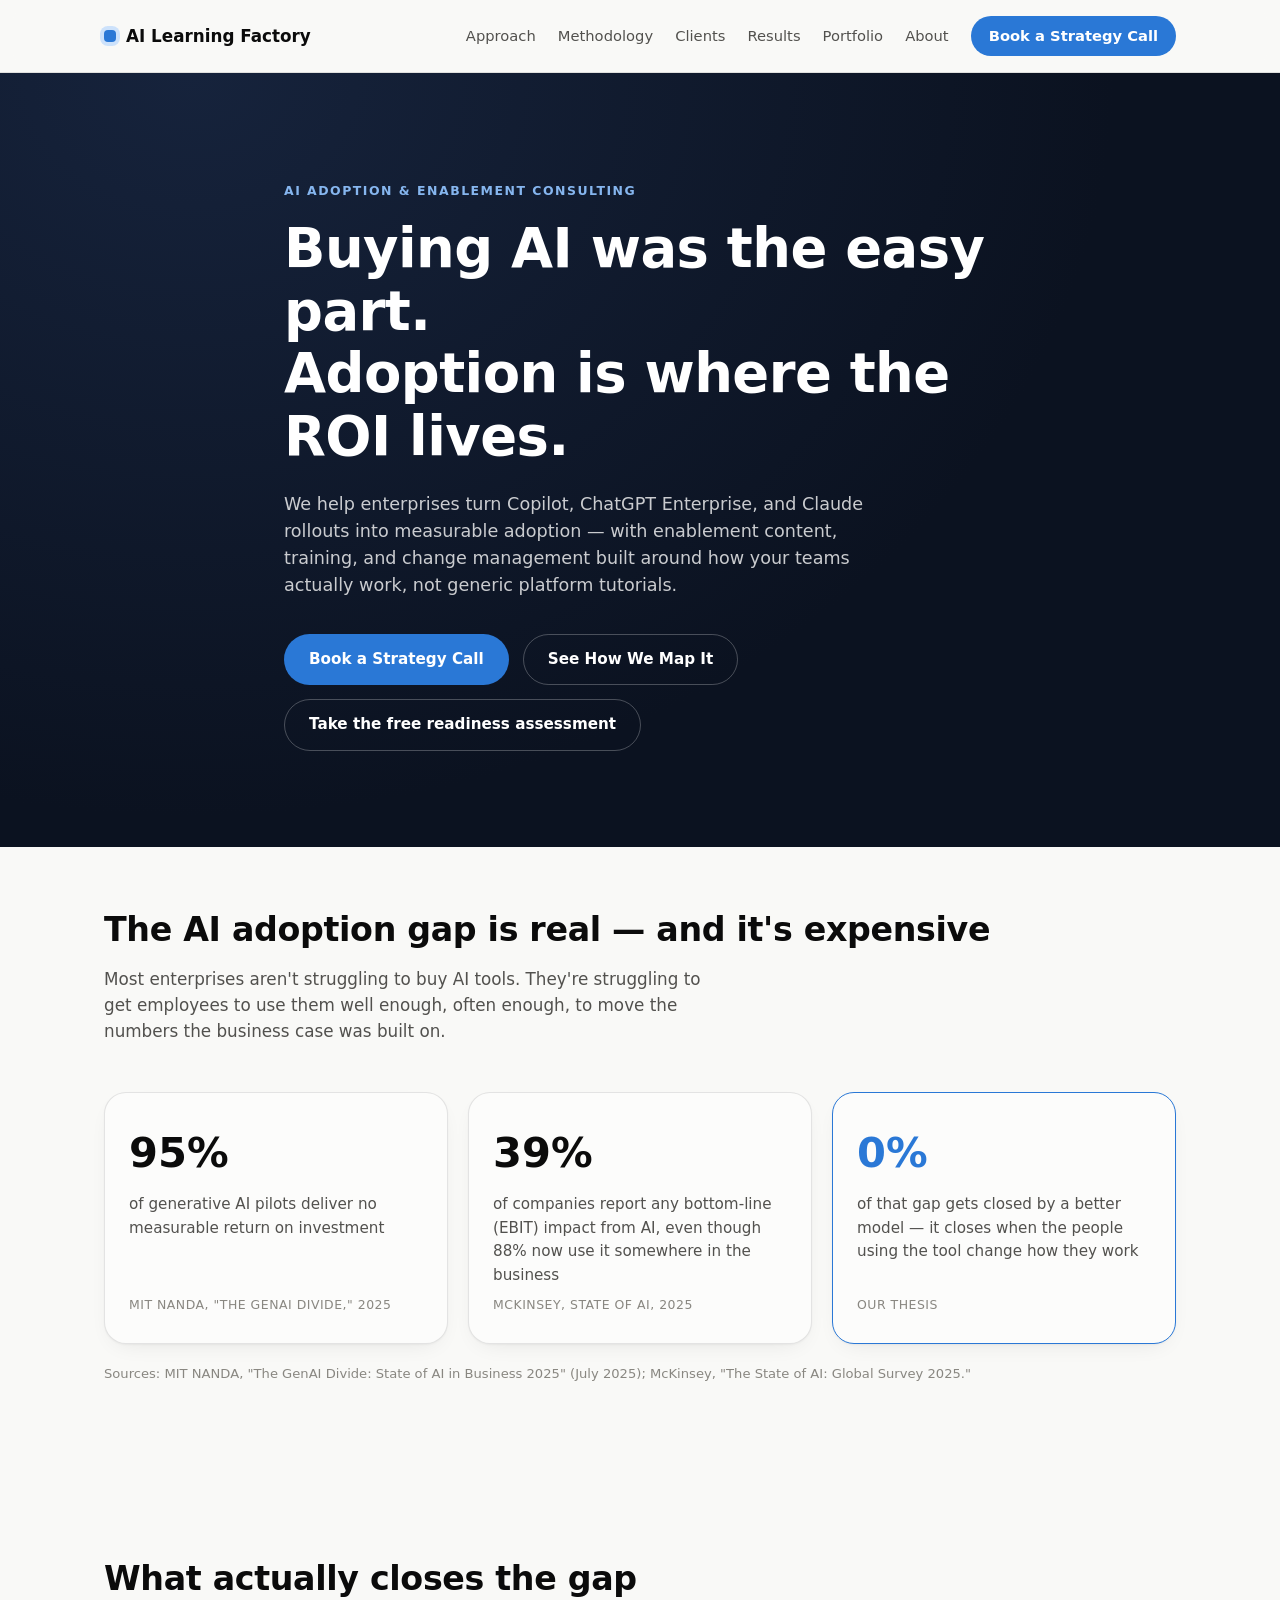
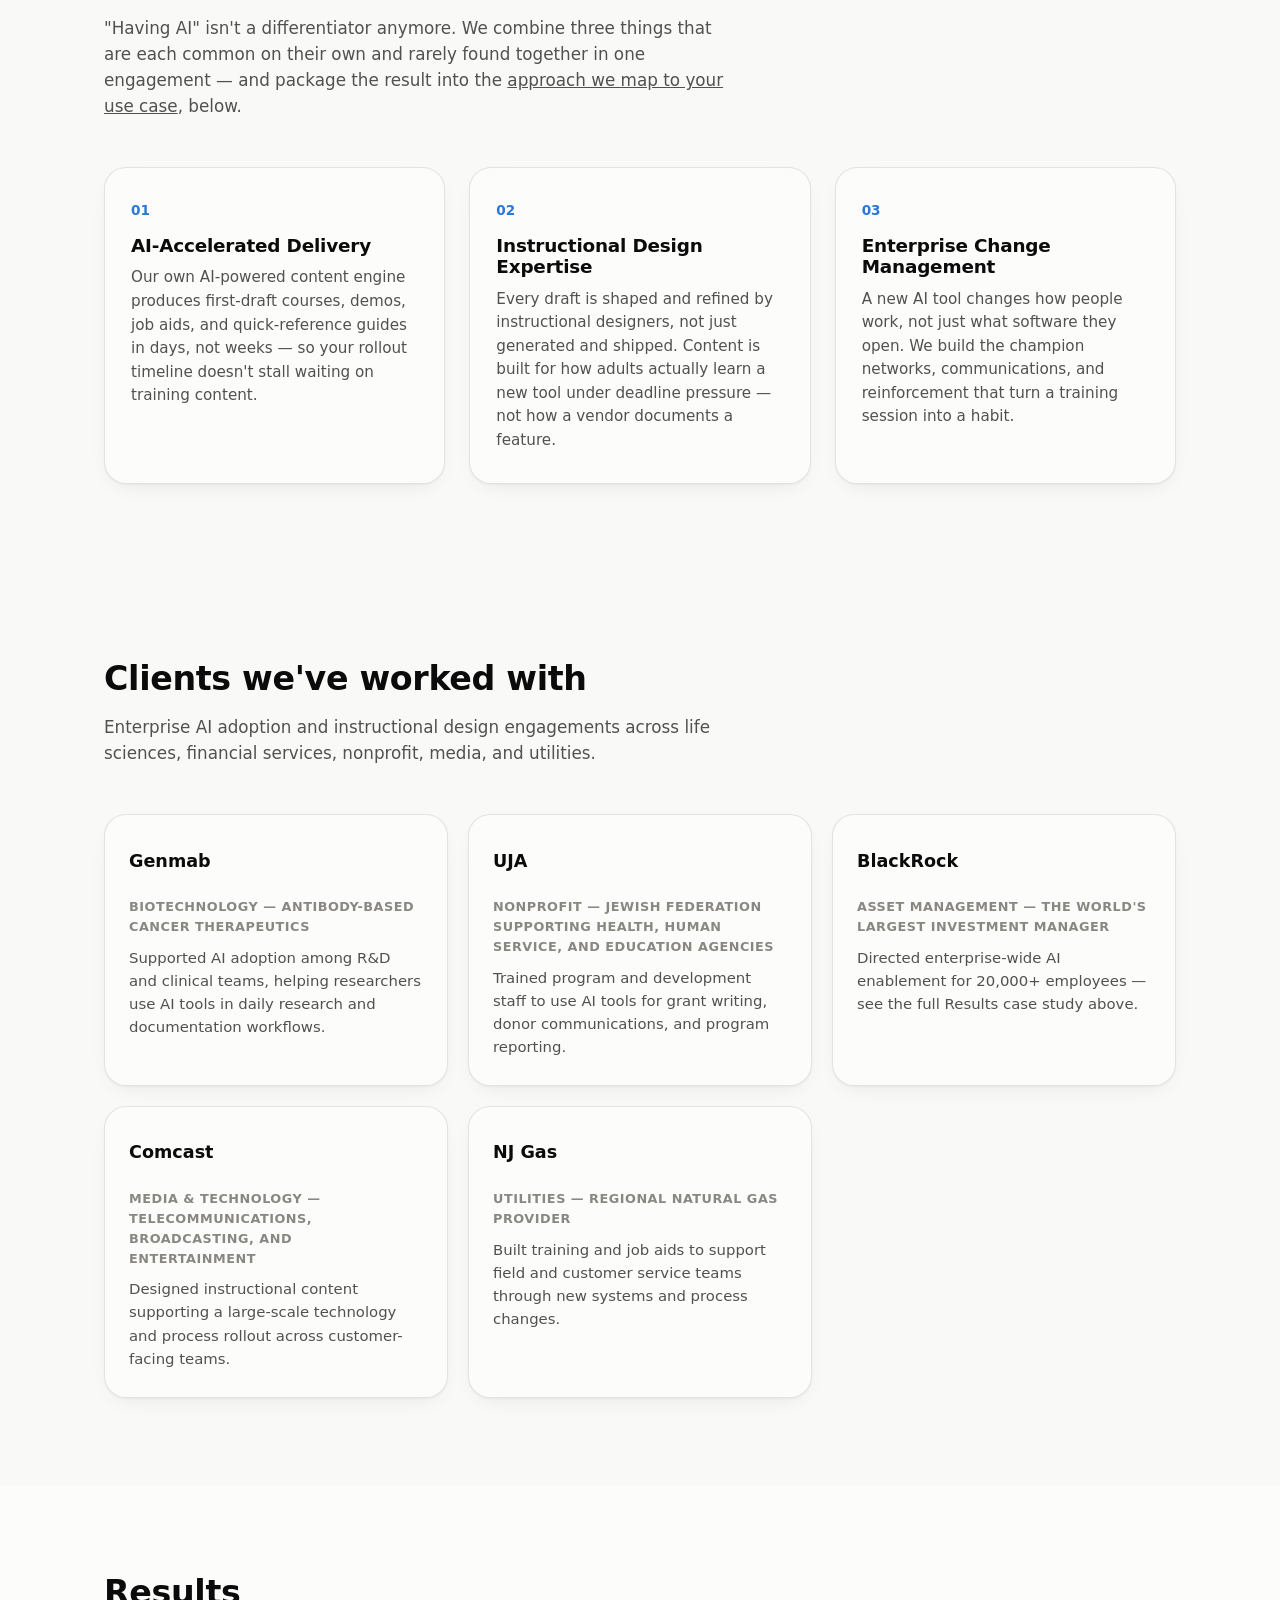
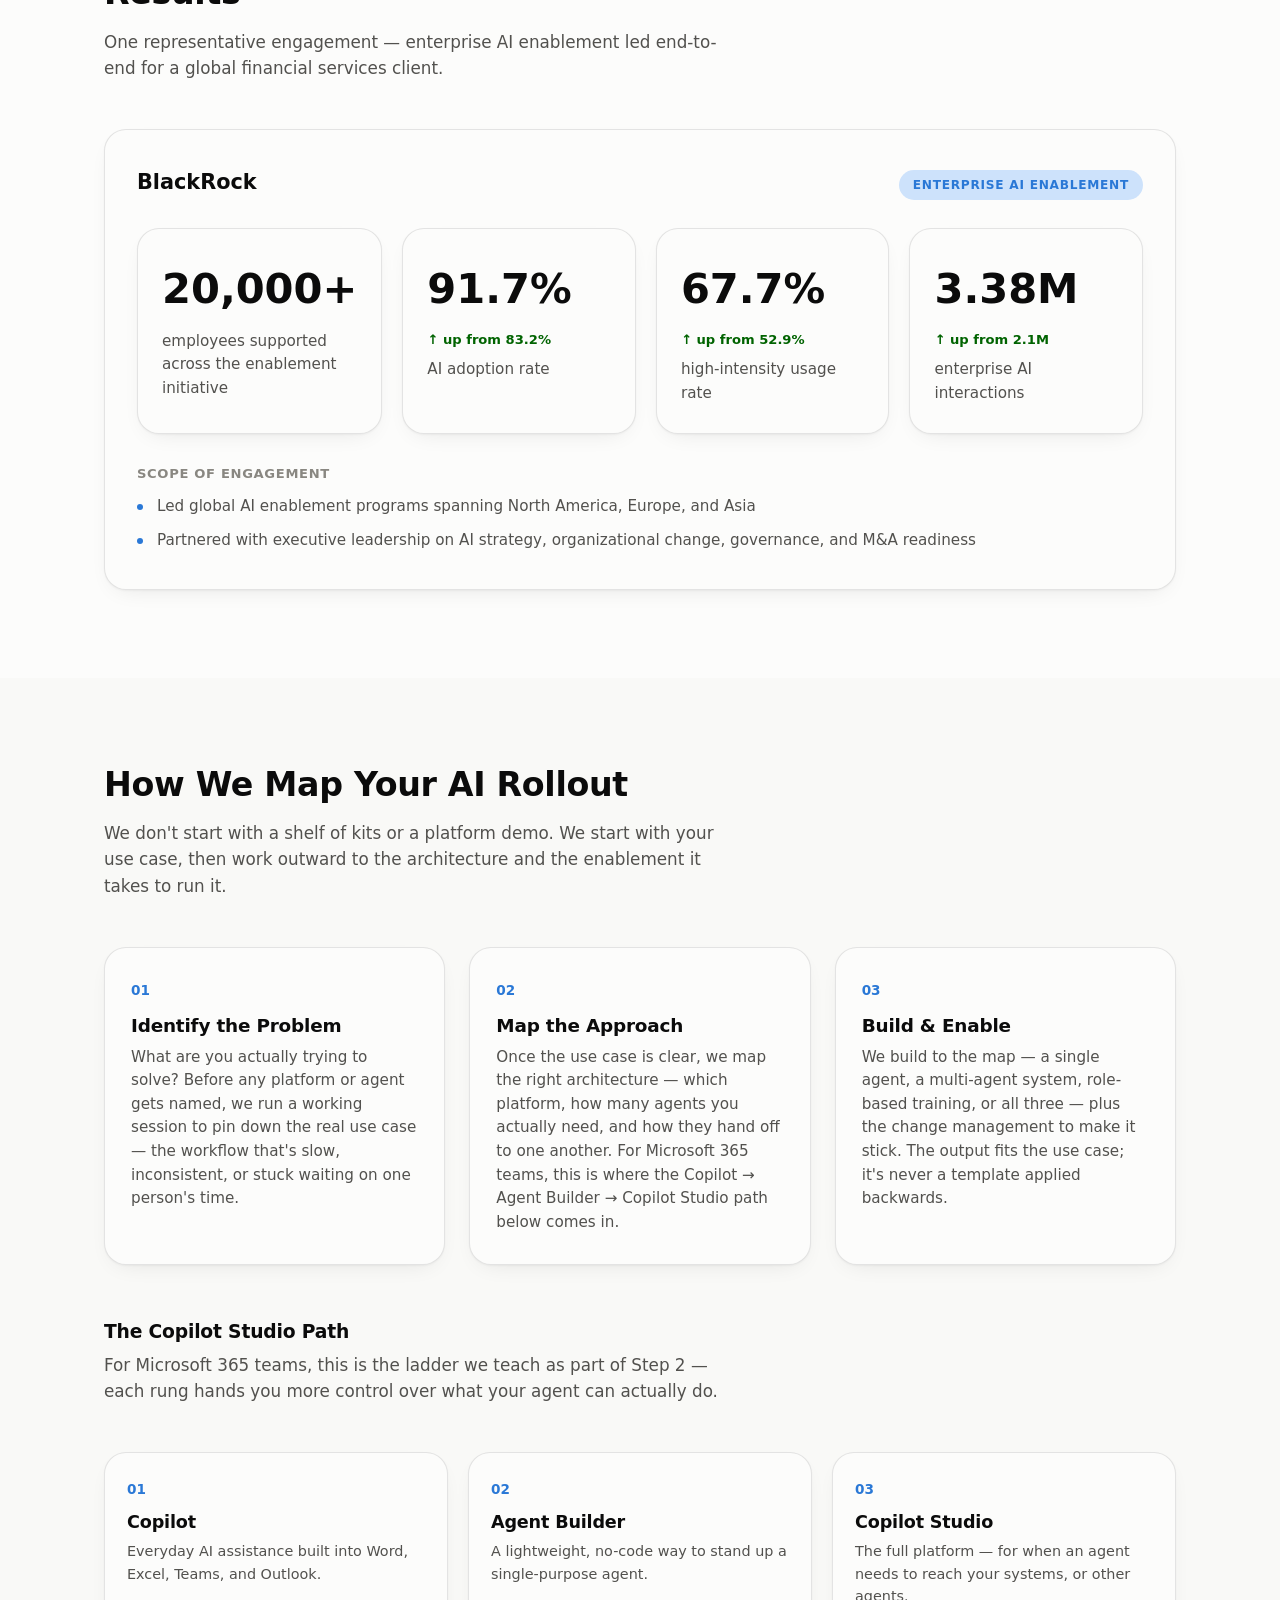
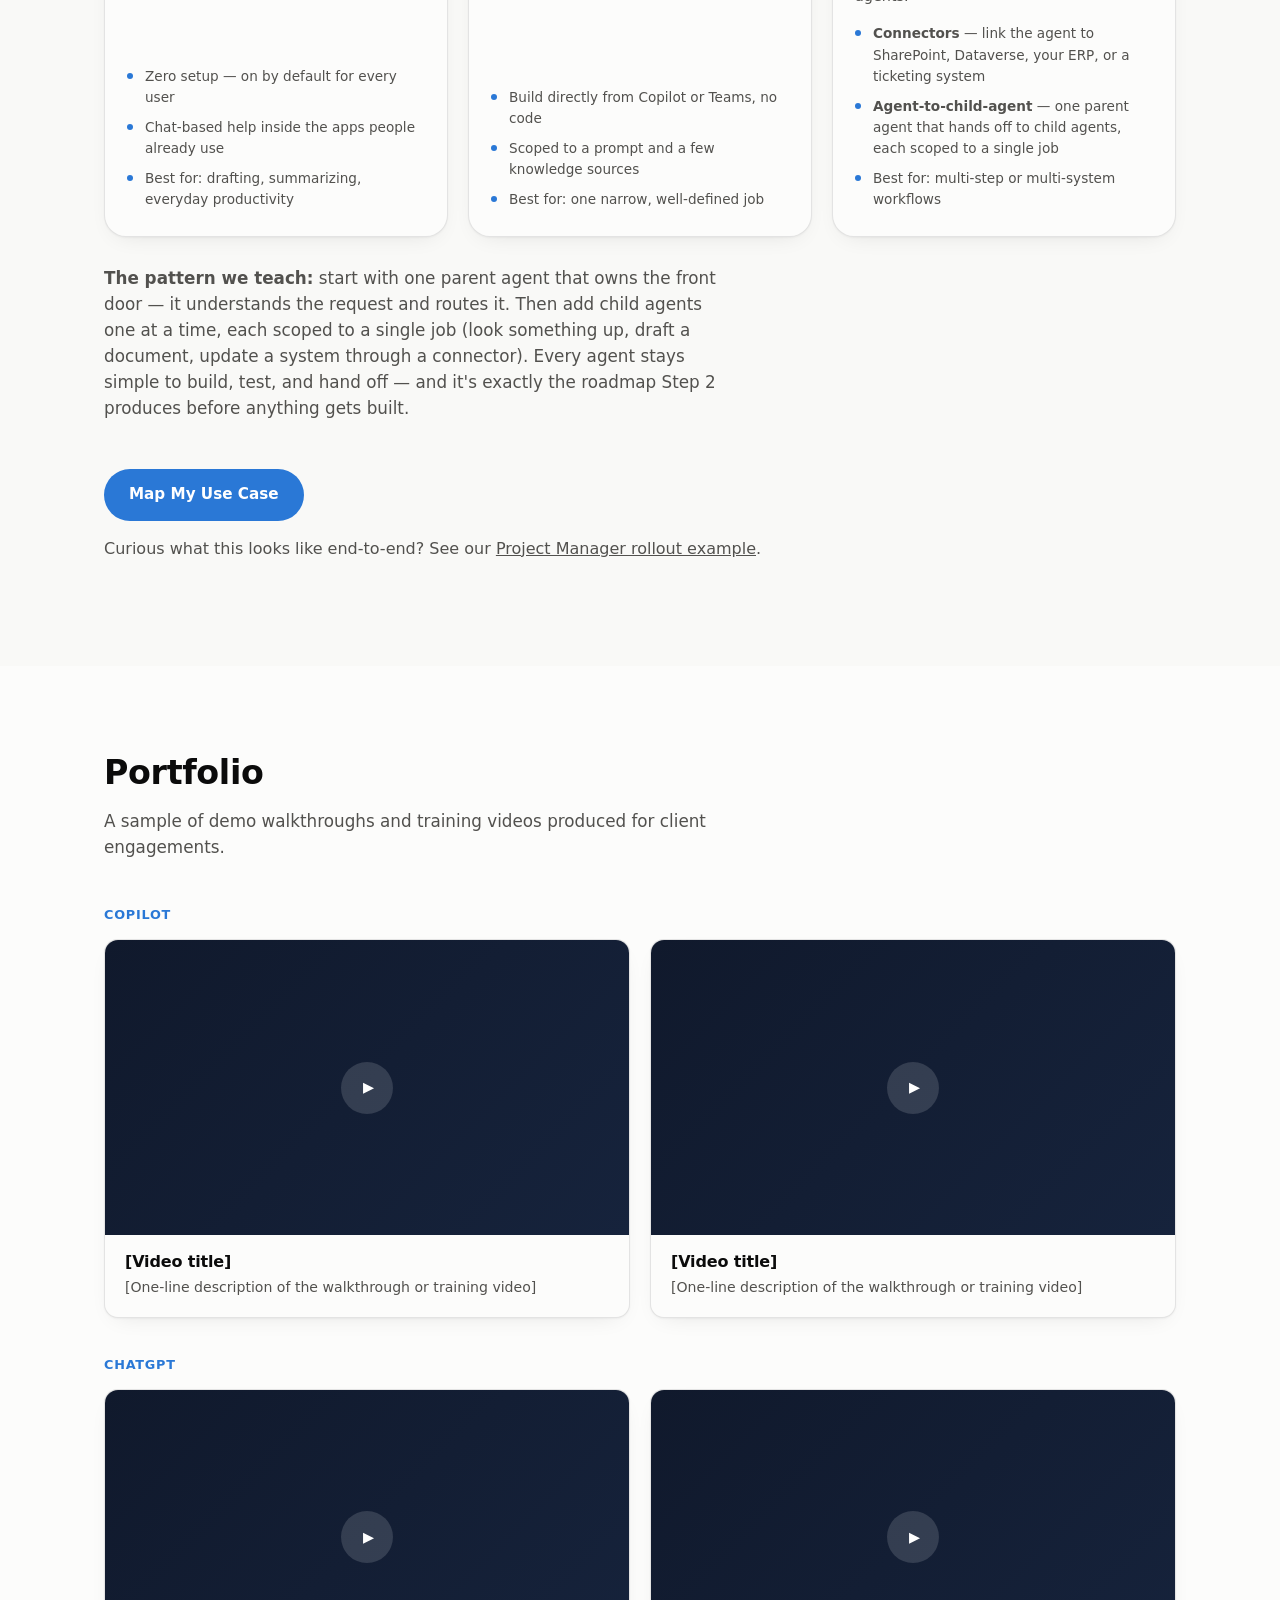
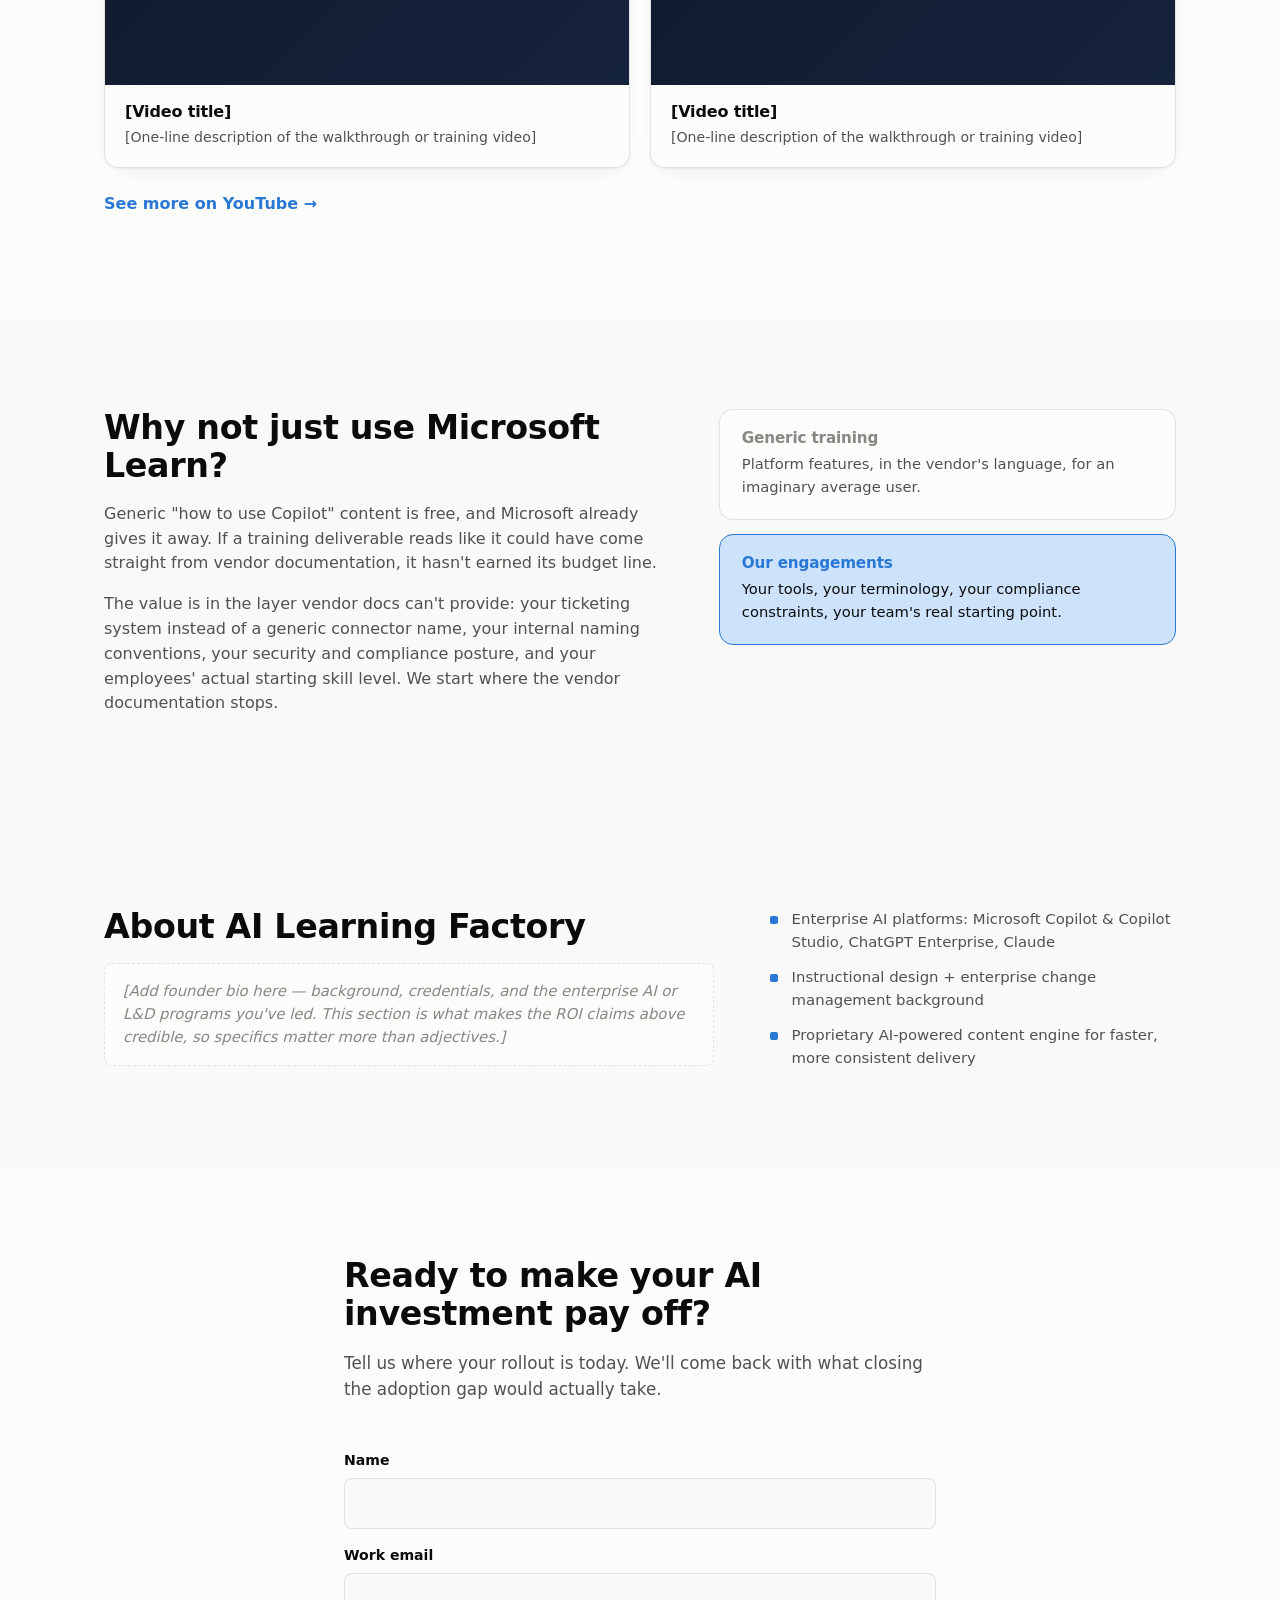
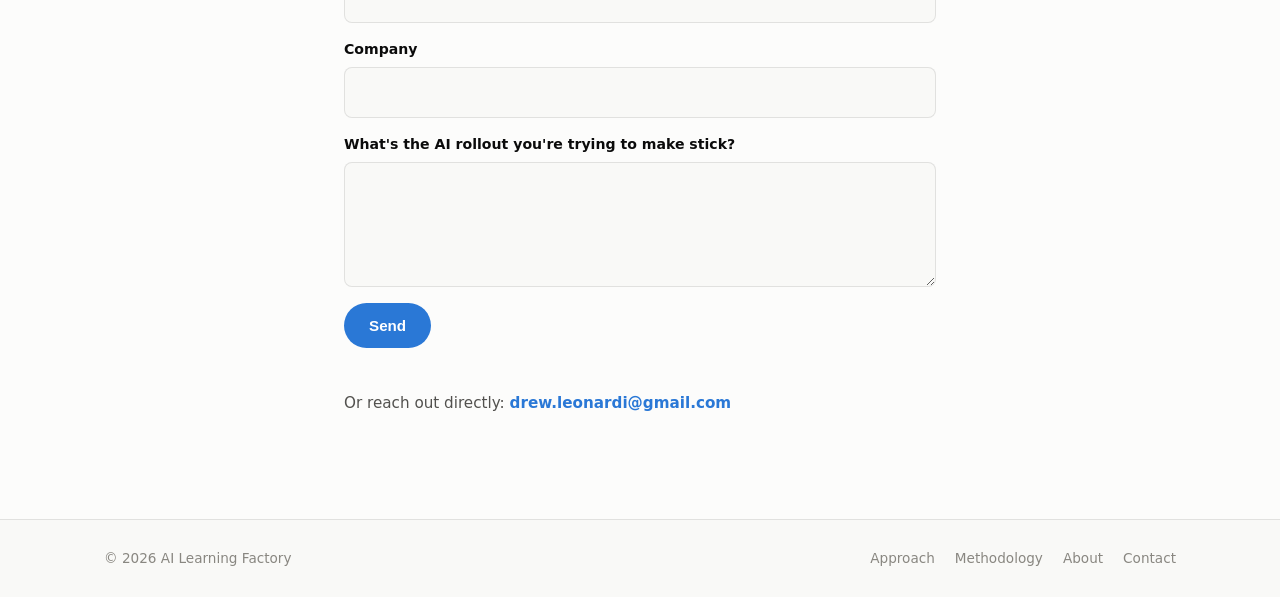
==== commit fa2f99db: "Reposition around a problem-first methodology; fix YouTube handle - Fix YouTube portfolio links: @dr" ====
--- a/index.html
+++ b/index.html
@@ -19,8 +19,7 @@
     </a>
     <nav class="site-nav" id="site-nav">
       <a href="#approach">Approach</a>
-      <a href="#kit">Accelerator Kit</a>
-      <a href="accelerator-kits.html">Role Kits</a>
+      <a href="#methodology">Methodology</a>
       <a href="#clients">Clients</a>
       <a href="#results">Results</a>
       <a href="#portfolio">Portfolio</a>
@@ -47,7 +46,7 @@
       </p>
       <div class="hero-actions">
         <a class="btn btn-primary" href="#contact">Book a Strategy Call</a>
-        <a class="btn btn-ghost" href="#kit">Explore the Accelerator Kit</a>
+        <a class="btn btn-ghost" href="#methodology">See How We Map It</a>
         <a class="btn btn-ghost" href="assessment.html">Take the free readiness assessment</a>
       </div>
     </div>
@@ -100,7 +99,7 @@
       <p class="section-lead reveal">
         "Having AI" isn't a differentiator anymore. We combine three things that are each common on
         their own and rarely found together in one engagement — and package the result into the
-        <a href="#kit">Accelerator Kit</a> below.
+        <a href="#methodology">approach we map to your use case</a>, below.
       </p>
 
       <div class="pillar-grid">
@@ -232,92 +231,100 @@
     </div>
   </section>
 
-  <!-- ACCELERATOR KIT -->
-  <section class="section" id="kit">
+  <!-- METHODOLOGY -->
+  <section class="section" id="methodology">
     <div class="wrap">
-      <h2 class="reveal">Enterprise AI Adoption Accelerator Kit</h2>
+      <h2 class="reveal">How We Map Your AI Rollout</h2>
       <p class="section-lead reveal">
-        A self-serve, modular kit that packages our full adoption methodology into four parts &mdash;
-        run it end-to-end, or drop in wherever your rollout already is, from first readiness
-        assessment to full change management. The methodology is platform-agnostic; Module 3
-        customizes to whatever you've rolled out &mdash; Copilot Studio, ChatGPT Enterprise, Claude,
-        or a mix.
-      </p>
-
-      <div class="kit-grid">
-        <article class="kit-card reveal">
+        We don't start with a shelf of kits or a platform demo. We start with your use case, then
+        work outward to the architecture and the enablement it takes to run it.
+      </p>
+
+      <div class="pillar-grid">
+        <article class="pillar-card reveal">
+          <span class="pillar-index">01</span>
+          <h3>Identify the Problem</h3>
+          <p>
+            What are you actually trying to solve? Before any platform or agent gets named, we run
+            a working session to pin down the real use case &mdash; the workflow that's slow,
+            inconsistent, or stuck waiting on one person's time.
+          </p>
+        </article>
+        <article class="pillar-card reveal">
+          <span class="pillar-index">02</span>
+          <h3>Map the Approach</h3>
+          <p>
+            Once the use case is clear, we map the right architecture &mdash; which platform, how
+            many agents you actually need, and how they hand off to one another. For Microsoft 365
+            teams, this is where the Copilot &rarr; Agent Builder &rarr; Copilot Studio path below
+            comes in.
+          </p>
+        </article>
+        <article class="pillar-card reveal">
+          <span class="pillar-index">03</span>
+          <h3>Build &amp; Enable</h3>
+          <p>
+            We build to the map &mdash; a single agent, a multi-agent system, role-based training,
+            or all three &mdash; plus the change management to make it stick. The output fits the
+            use case; it's never a template applied backwards.
+          </p>
+        </article>
+      </div>
+
+      <h3 class="reveal" style="margin-top:56px;">The Copilot Studio Path</h3>
+      <p class="section-lead reveal">
+        For Microsoft 365 teams, this is the ladder we teach as part of Step 2 &mdash; each rung
+        hands you more control over what your agent can actually do.
+      </p>
+
+      <div class="kit-grid reveal" style="grid-template-columns: repeat(3, 1fr);">
+        <article class="kit-card">
           <span class="kit-index">01</span>
-          <h3>Assess</h3>
-          <p>AI readiness, governance, and stakeholder planning.</p>
+          <h3>Copilot</h3>
+          <p>Everyday AI assistance built into Word, Excel, Teams, and Outlook.</p>
           <ul class="kit-features">
-            <li>AI readiness &amp; maturity assessment</li>
-            <li>Governance framework &amp; risk review</li>
-            <li>Stakeholder mapping &amp; buy-in plan</li>
+            <li>Zero setup &mdash; on by default for every user</li>
+            <li>Chat-based help inside the apps people already use</li>
+            <li>Best for: drafting, summarizing, everyday productivity</li>
           </ul>
         </article>
-        <article class="kit-card reveal">
+        <article class="kit-card">
           <span class="kit-index">02</span>
-          <h3>Launch</h3>
-          <p>Communications, executive messaging, and manager toolkits.</p>
+          <h3>Agent Builder</h3>
+          <p>A lightweight, no-code way to stand up a single-purpose agent.</p>
           <ul class="kit-features">
-            <li>Executive messaging &amp; talking points</li>
-            <li>Organization-wide communications plan</li>
-            <li>Manager enablement toolkits</li>
+            <li>Build directly from Copilot or Teams, no code</li>
+            <li>Scoped to a prompt and a few knowledge sources</li>
+            <li>Best for: one narrow, well-defined job</li>
           </ul>
         </article>
-        <article class="kit-card reveal">
+        <article class="kit-card">
           <span class="kit-index">03</span>
-          <h3>Enable</h3>
-          <p>Agents, training assets, and prompt libraries &mdash; built for your platform.</p>
+          <h3>Copilot Studio</h3>
+          <p>The full platform &mdash; for when an agent needs to reach your systems, or other agents.</p>
           <ul class="kit-features">
-            <li>Agent/GPT templates for Copilot Studio, Claude, or ChatGPT Enterprise</li>
-            <li>Role-based training assets &amp; job aids</li>
-            <li>Platform-specific video walkthroughs</li>
-            <li>Curated prompt libraries per platform</li>
+            <li><strong>Connectors</strong> &mdash; link the agent to SharePoint, Dataverse, your ERP, or a ticketing system</li>
+            <li><strong>Agent-to-child-agent</strong> &mdash; one parent agent that hands off to child agents, each scoped to a single job</li>
+            <li>Best for: multi-step or multi-system workflows</li>
           </ul>
         </article>
-        <article class="kit-card reveal">
-          <span class="kit-index">04</span>
-          <h3>Measure</h3>
-          <p>Adoption dashboards, ROI metrics, and champion scorecards.</p>
-          <ul class="kit-features">
-            <li>Adoption &amp; usage dashboards</li>
-            <li>ROI measurement framework</li>
-            <li>Champion network scorecards</li>
-          </ul>
-        </article>
-      </div>
+      </div>
+
+      <p class="section-lead reveal" style="margin-top:28px;">
+        <strong>The pattern we teach:</strong> start with one parent agent that owns the front door
+        &mdash; it understands the request and routes it. Then add child agents one at a time, each
+        scoped to a single job (look something up, draft a document, update a system through a
+        connector). Every agent stays simple to build, test, and hand off &mdash; and it's exactly
+        the roadmap Step 2 produces before anything gets built.
+      </p>
 
       <p class="kit-cta reveal">
-        <a class="btn btn-primary" href="#contact">Get the Accelerator Kit</a>
-      </p>
-    </div>
-  </section>
-
-  <!-- ROLE KITS -->
-  <!-- PLACEHOLDER: only Project Manager has a built kit so far. Add a real url + data-status
-       "available" to each option as its kit page is built; leave data-status "coming-soon" and
-       value="" until then. -->
-  <section class="section" id="role-kits">
-    <div class="wrap">
-      <h2 class="reveal">Role-Based Enablement Kits</h2>
-      <p class="section-lead reveal">
-        Already rolled out AI? Go deeper with a kit built around one role &mdash; not just how to use
-        the platform, but how to use it for that job. Available for Copilot Studio, ChatGPT Enterprise,
-        or Claude.
-      </p>
-
-      <div class="role-picker reveal">
-        <label for="role-select">Choose a role</label>
-        <select id="role-select">
-          <option value="" data-status="placeholder">Select a role&hellip;</option>
-          <option value="project-manager-kit.html" data-status="available">Project Manager</option>
-          <option value="" data-status="coming-soon">HR</option>
-          <option value="" data-status="coming-soon">Finance &amp; Accounting</option>
-        </select>
-        <p class="role-note" id="role-note"></p>
-        <p style="margin-top:4px;"><a href="accelerator-kits.html">Or browse the full Accelerator Kits catalog &rarr;</a></p>
-      </div>
+        <a class="btn btn-primary" href="#contact">Map My Use Case</a>
+      </p>
+      <p class="reveal">
+        Curious what this looks like end-to-end? See our
+        <a href="project-manager-kit.html">Project Manager rollout example</a>.
+      </p>
     </div>
   </section>
 
@@ -333,7 +340,7 @@
       <div class="portfolio-group reveal">
         <h3 class="portfolio-group-title">Copilot</h3>
         <div class="portfolio-grid">
-          <a class="portfolio-card" href="https://www.youtube.com/@drewleonardi" target="_blank" rel="noopener">
+          <a class="portfolio-card" href="https://www.youtube.com/@Dleo8472" target="_blank" rel="noopener">
             <div class="portfolio-thumb" aria-hidden="true">
               <span class="portfolio-play">&#9654;</span>
             </div>
@@ -342,7 +349,7 @@
               <p>[One-line description of the walkthrough or training video]</p>
             </div>
           </a>
-          <a class="portfolio-card" href="https://www.youtube.com/@drewleonardi" target="_blank" rel="noopener">
+          <a class="portfolio-card" href="https://www.youtube.com/@Dleo8472" target="_blank" rel="noopener">
             <div class="portfolio-thumb" aria-hidden="true">
               <span class="portfolio-play">&#9654;</span>
             </div>
@@ -357,7 +364,7 @@
       <div class="portfolio-group reveal">
         <h3 class="portfolio-group-title">ChatGPT</h3>
         <div class="portfolio-grid">
-          <a class="portfolio-card" href="https://www.youtube.com/@drewleonardi" target="_blank" rel="noopener">
+          <a class="portfolio-card" href="https://www.youtube.com/@Dleo8472" target="_blank" rel="noopener">
             <div class="portfolio-thumb" aria-hidden="true">
               <span class="portfolio-play">&#9654;</span>
             </div>
@@ -366,7 +373,7 @@
               <p>[One-line description of the walkthrough or training video]</p>
             </div>
           </a>
-          <a class="portfolio-card" href="https://www.youtube.com/@drewleonardi" target="_blank" rel="noopener">
+          <a class="portfolio-card" href="https://www.youtube.com/@Dleo8472" target="_blank" rel="noopener">
             <div class="portfolio-thumb" aria-hidden="true">
               <span class="portfolio-play">&#9654;</span>
             </div>
@@ -379,7 +386,7 @@
       </div>
 
       <p class="portfolio-cta reveal">
-        <a href="https://www.youtube.com/@drewleonardi" target="_blank" rel="noopener">See more on YouTube &rarr;</a>
+        <a href="https://www.youtube.com/@Dleo8472" target="_blank" rel="noopener">See more on YouTube &rarr;</a>
       </p>
     </div>
   </section>
@@ -482,7 +489,7 @@
     <span>&copy; <span id="year"></span> AI Learning Factory</span>
     <nav class="footer-nav">
       <a href="#approach">Approach</a>
-      <a href="#kit">Accelerator Kit</a>
+      <a href="#methodology">Methodology</a>
       <a href="#about">About</a>
       <a href="#contact">Contact</a>
     </nav>
--- a/styles.css
+++ b/styles.css
@@ -427,7 +427,7 @@
 .portfolio-cta a { color: var(--accent); font-weight: 600; text-decoration: none; }
 .portfolio-cta a:hover { text-decoration: underline; }
 
-/* ---------- Accelerator Kit ---------- */
+/* ---------- Adoption Kit ---------- */
 .kit-grid {
   display: grid;
   grid-template-columns: repeat(4, 1fr);
@@ -474,41 +474,6 @@
   background: var(--accent);
 }
 .kit-cta { margin-top: 32px; }
-
-.role-grid {
-  display: grid;
-  grid-template-columns: repeat(3, 1fr);
-  gap: 20px;
-}
-
-/* ---------- Role picker ---------- */
-.role-picker {
-  max-width: 420px;
-  display: flex;
-  flex-direction: column;
-  gap: 10px;
-}
-.role-picker label { font-size: 0.88rem; font-weight: 600; color: var(--text-primary); }
-.role-picker select {
-  font: inherit;
-  padding: 12px 14px;
-  border-radius: var(--radius-sm);
-  border: 1px solid var(--border);
-  background: var(--page-plane);
-  color: var(--text-primary);
-}
-.role-picker select:focus {
-  outline: 2px solid var(--accent);
-  outline-offset: 1px;
-}
-.role-note {
-  font-size: 0.9rem;
-  color: var(--text-secondary);
-  margin: 0;
-  min-height: 1.3em;
-}
-.role-note a { color: var(--accent); font-weight: 600; text-decoration: none; }
-.role-note a:hover { text-decoration: underline; }
 
 /* ---------- Why ---------- */
 .why-grid {
@@ -754,7 +719,6 @@
   .pillar-grid { grid-template-columns: 1fr; }
   .client-card-grid { grid-template-columns: 1fr 1fr; }
   .kit-grid { grid-template-columns: 1fr 1fr; }
-  .role-grid { grid-template-columns: 1fr 1fr; }
   .portfolio-grid { grid-template-columns: 1fr 1fr; }
   .why-grid, .about-grid { grid-template-columns: 1fr; gap: 32px; }
   .case-study-stats { grid-template-columns: 1fr 1fr; }
@@ -763,7 +727,6 @@
 @media (max-width: 560px) {
   .portfolio-grid { grid-template-columns: 1fr; }
   .kit-grid { grid-template-columns: 1fr; }
-  .role-grid { grid-template-columns: 1fr; }
   .case-study-stats { grid-template-columns: 1fr; }
   .case-study { padding: 28px 22px; }
   .likert { grid-template-columns: repeat(5, 1fr); font-size: 0.6rem; }
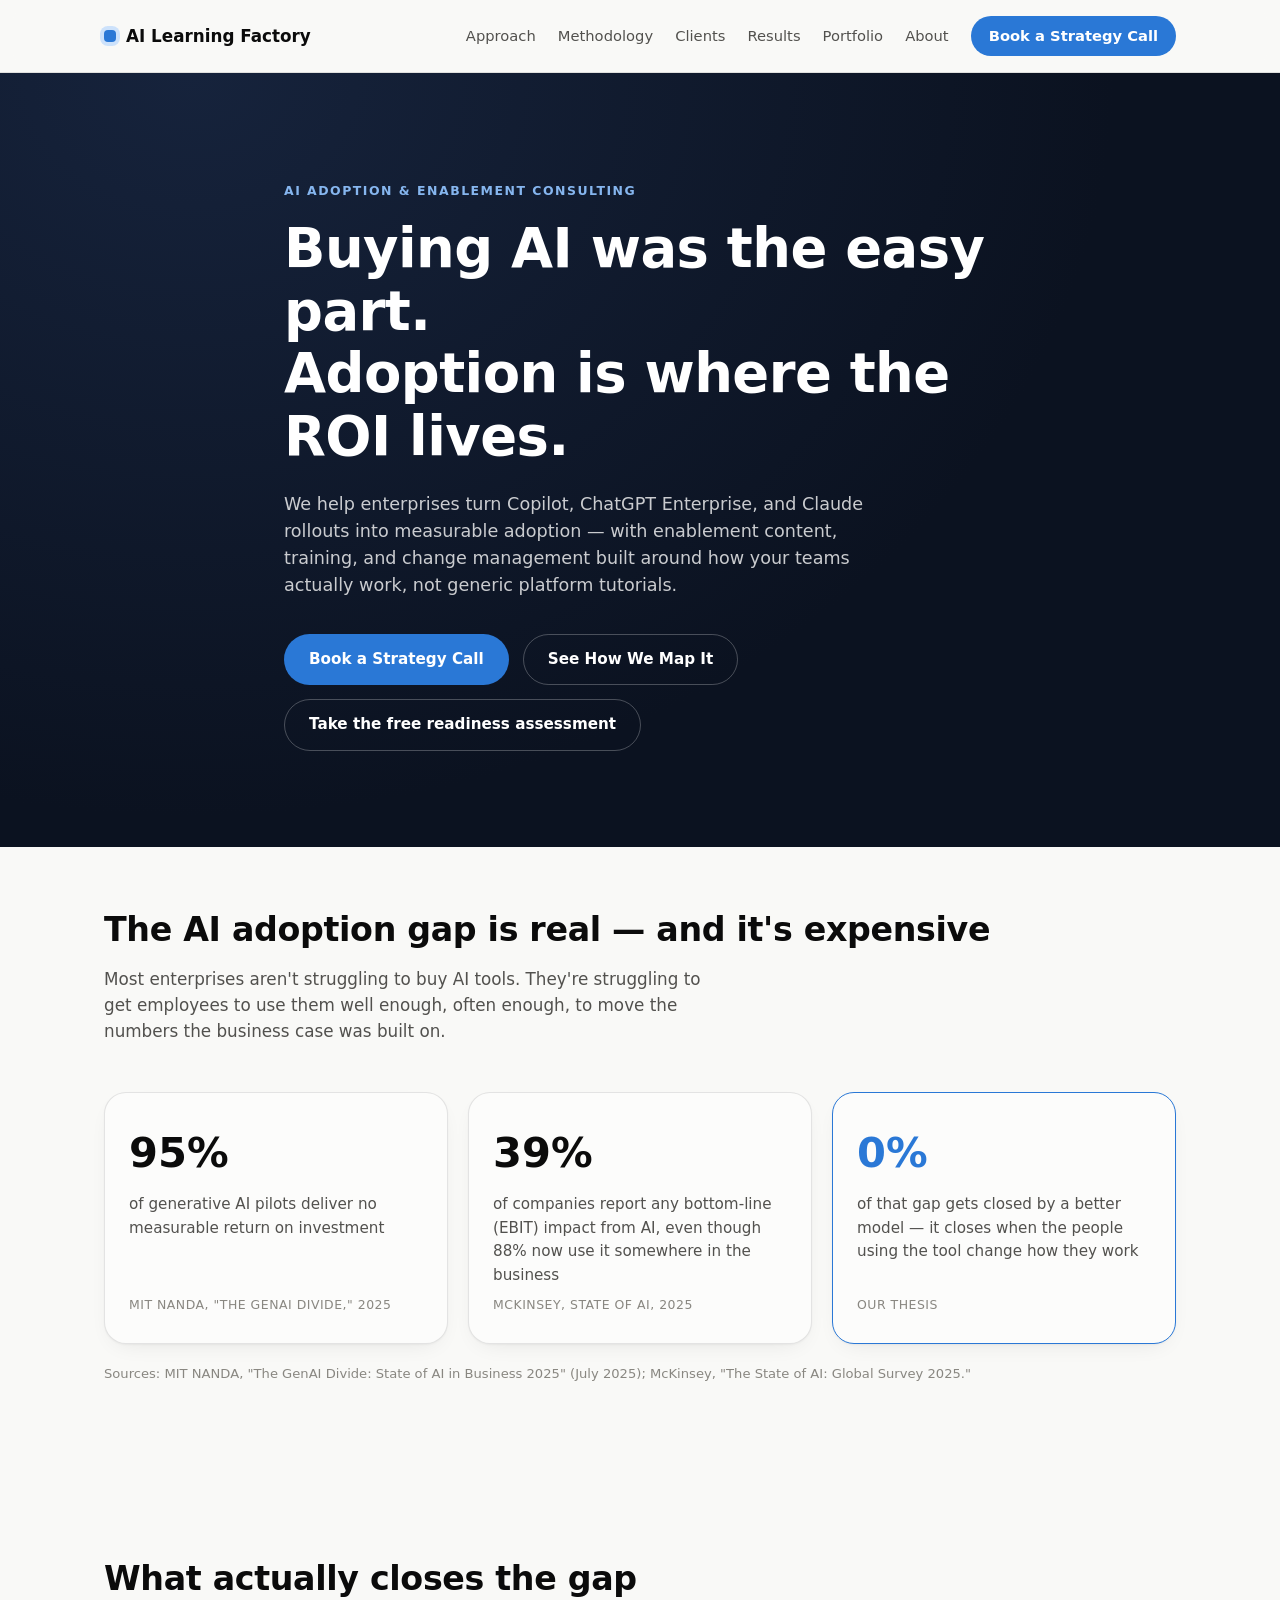
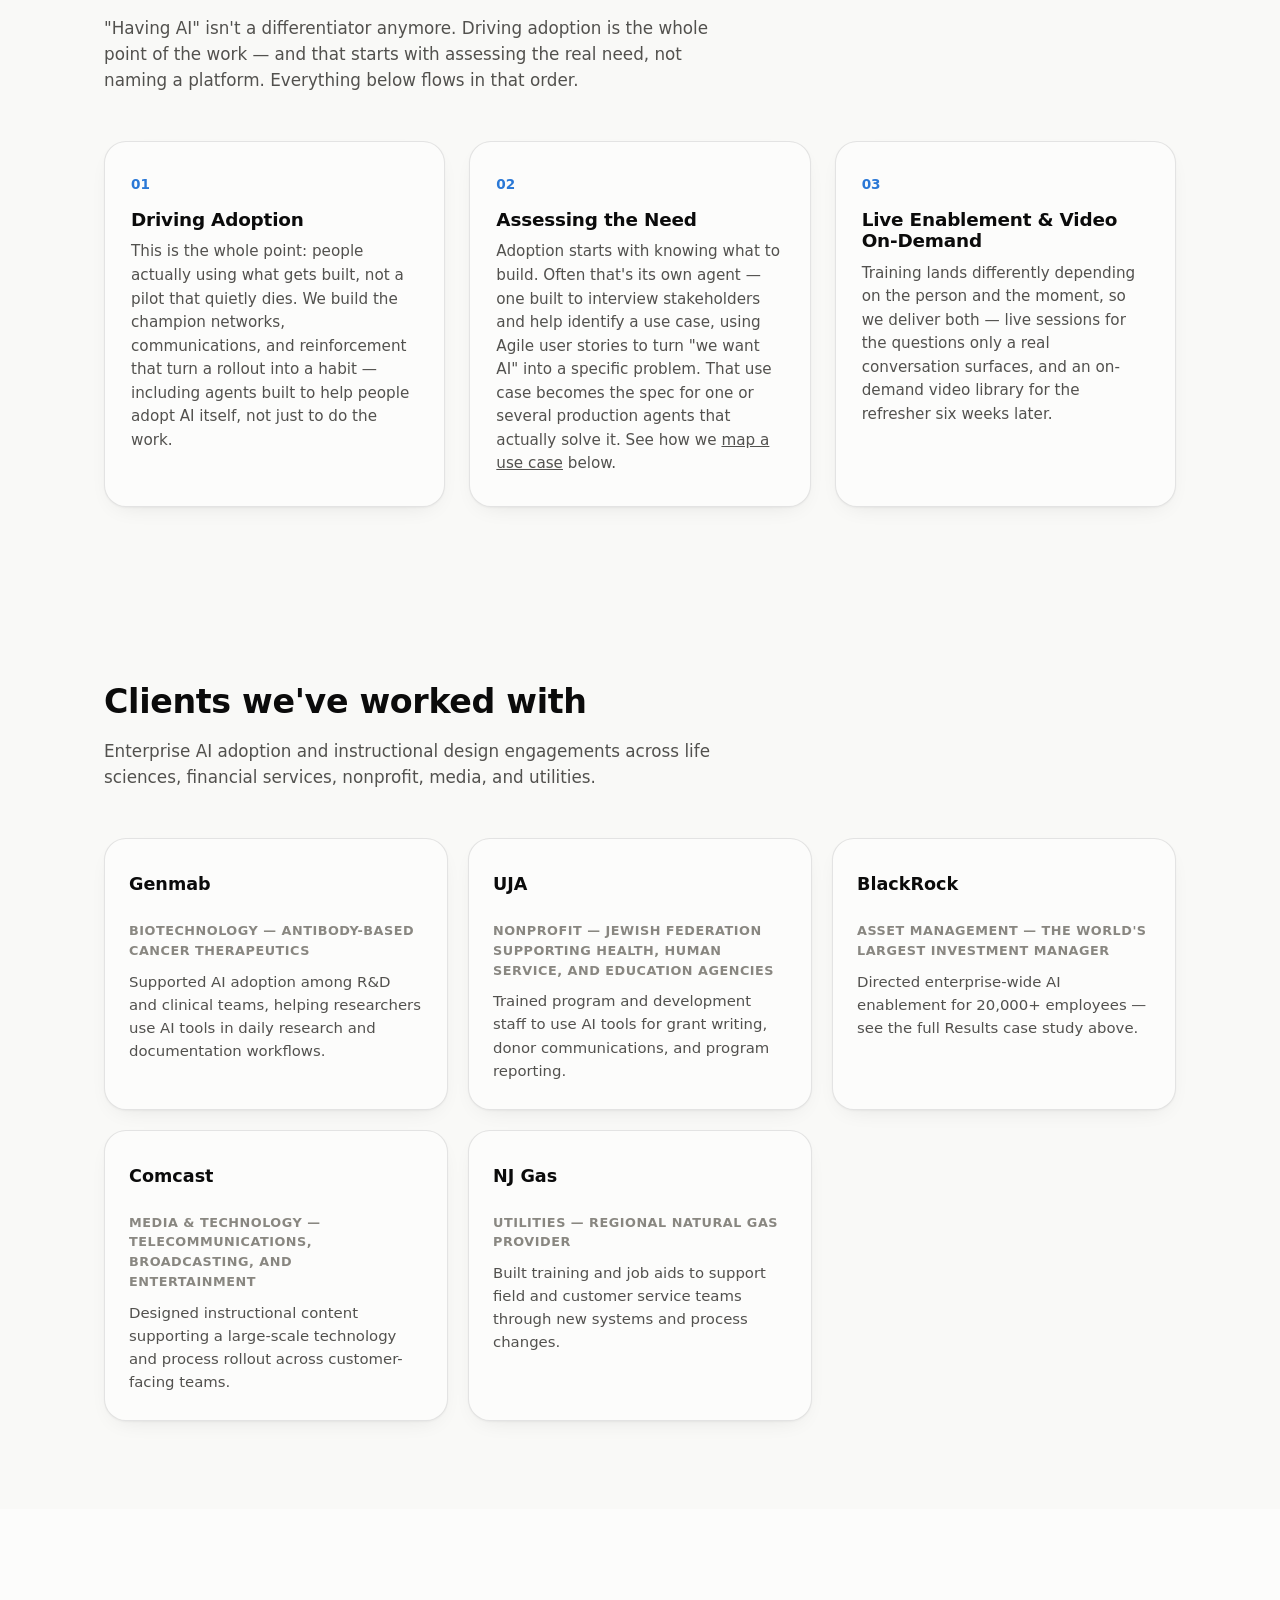
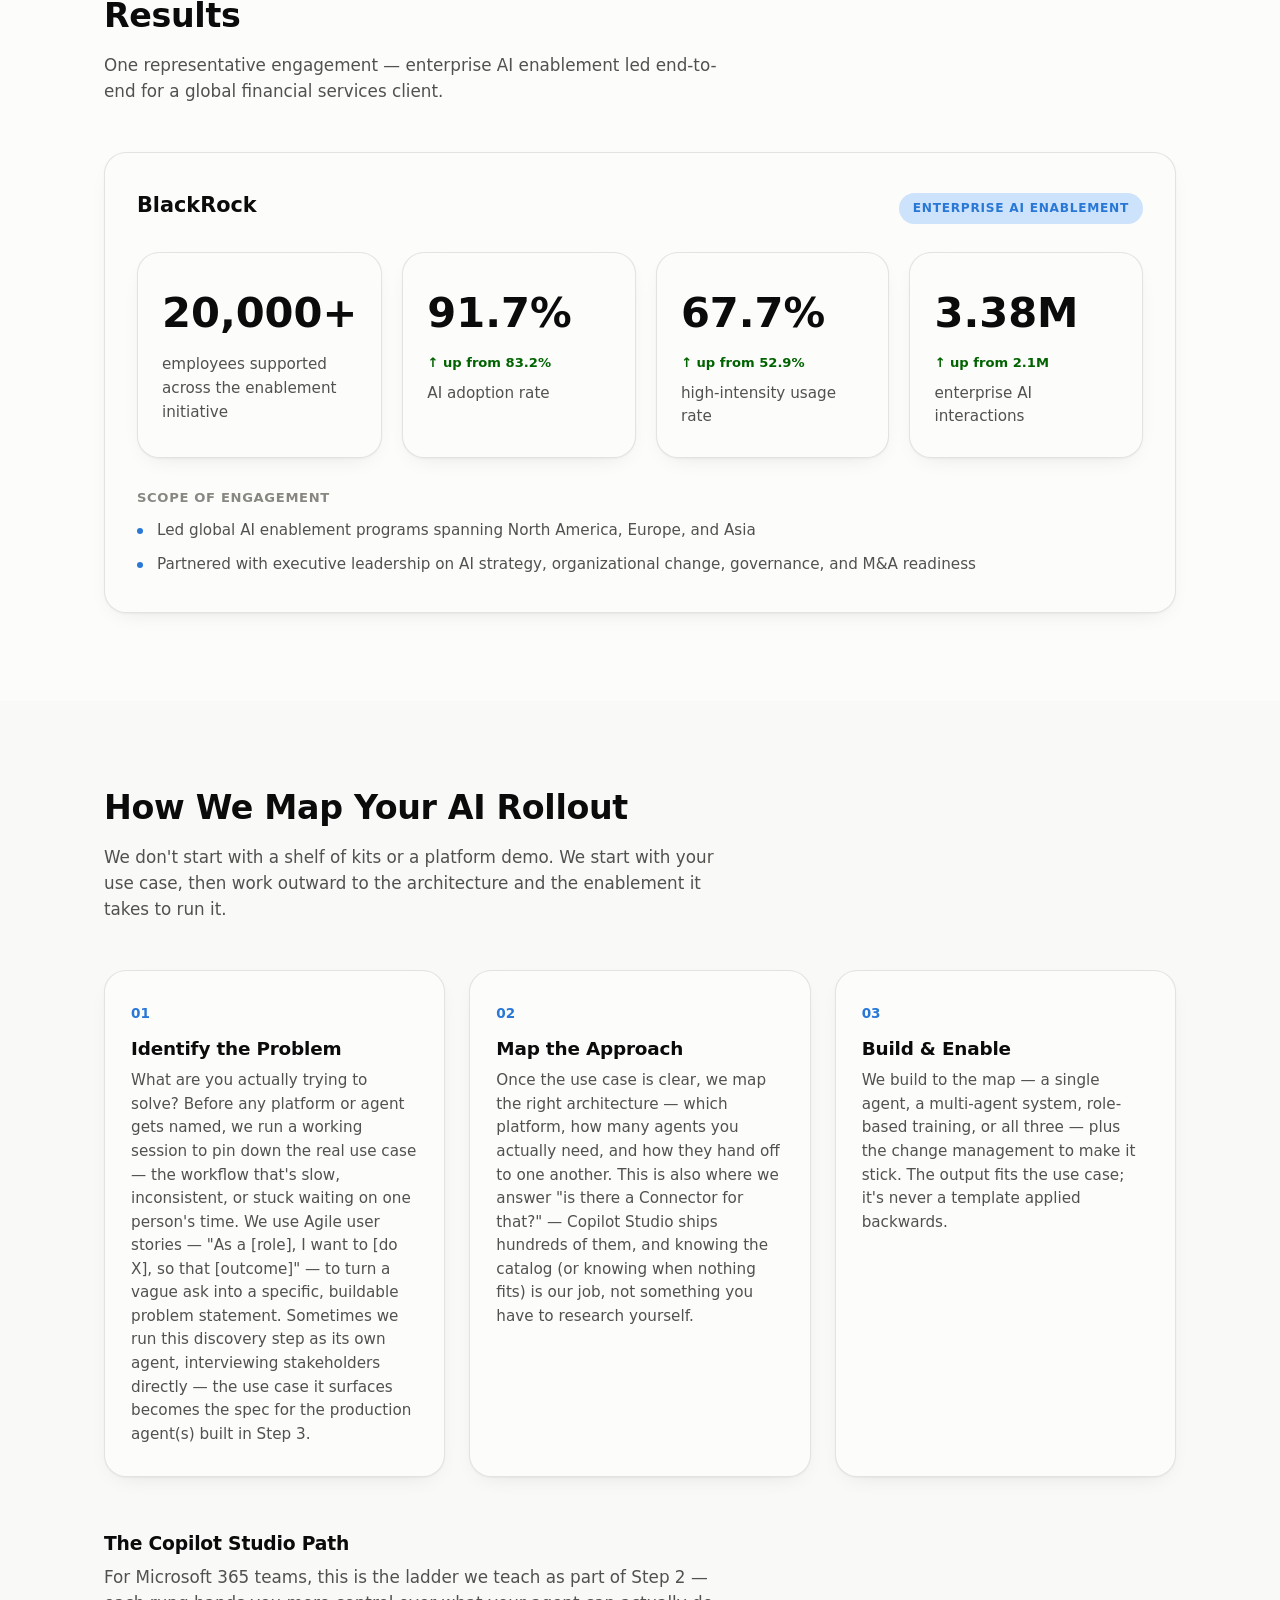
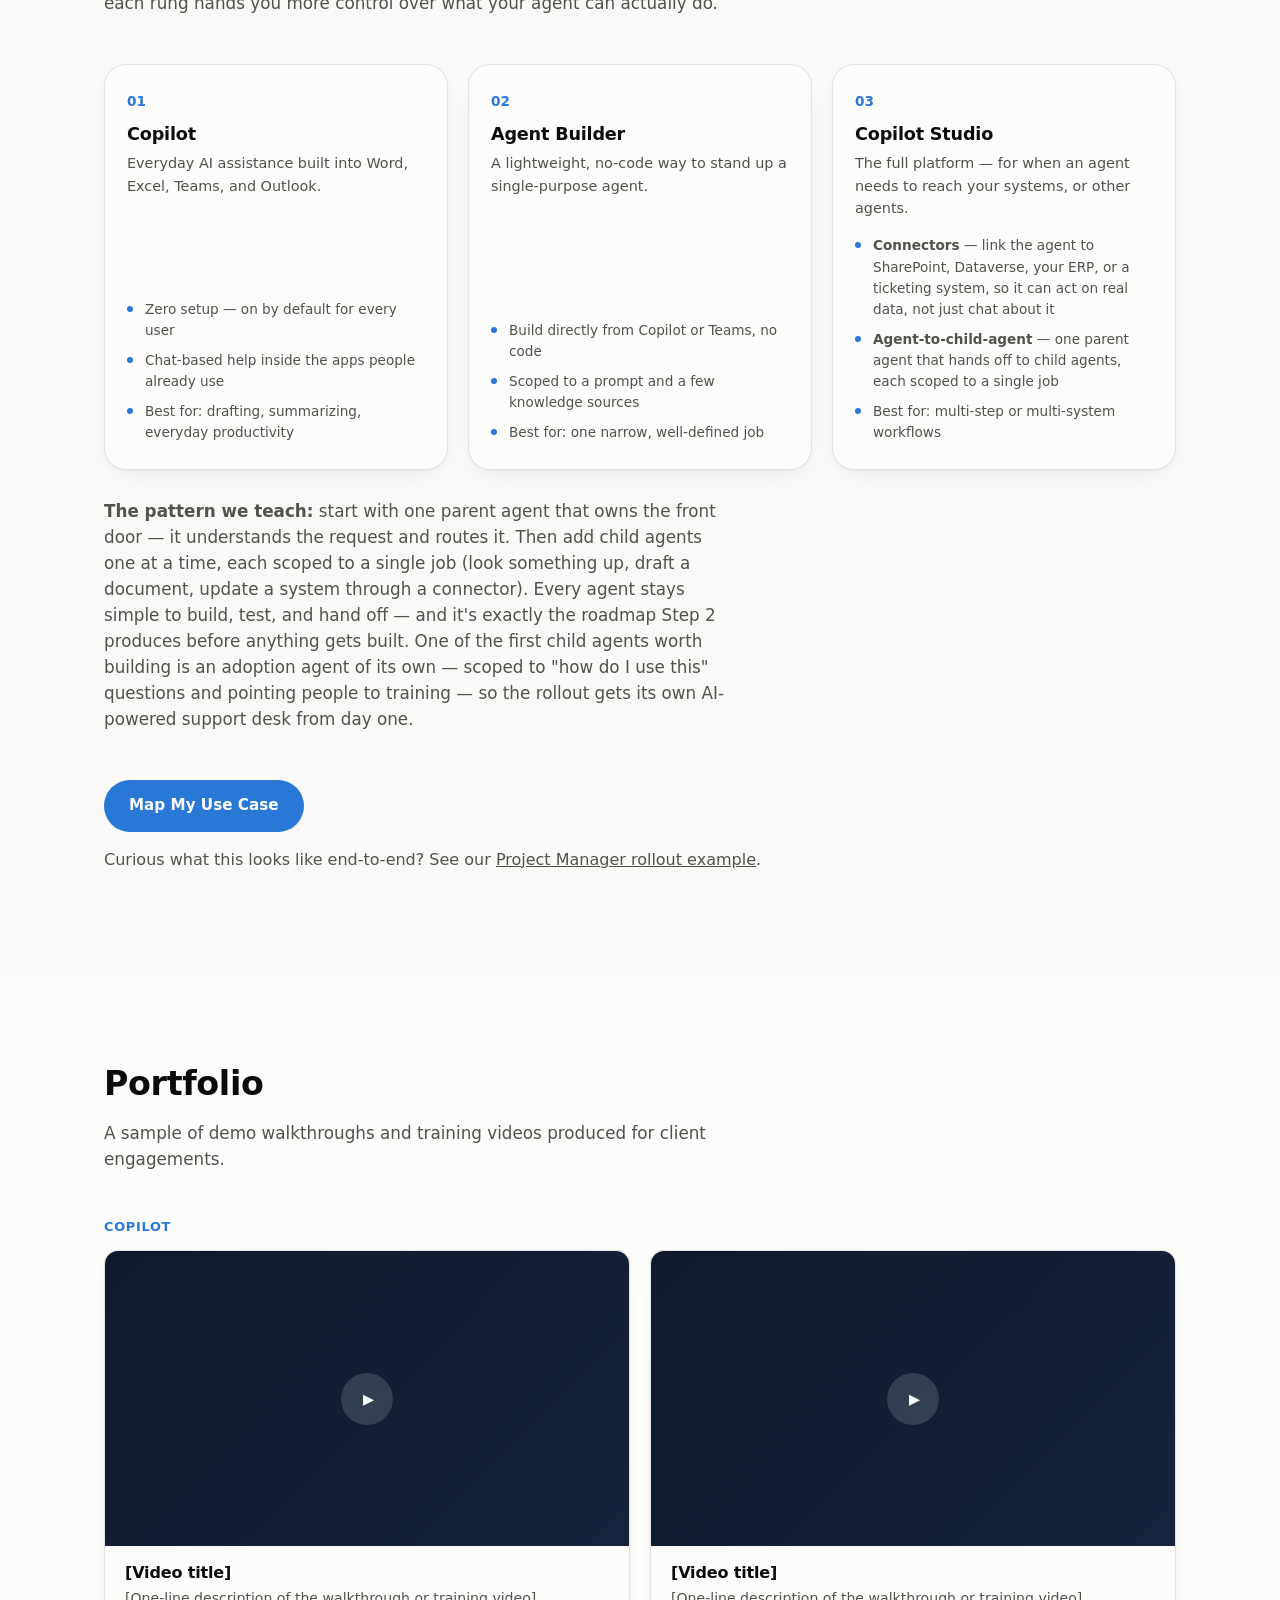
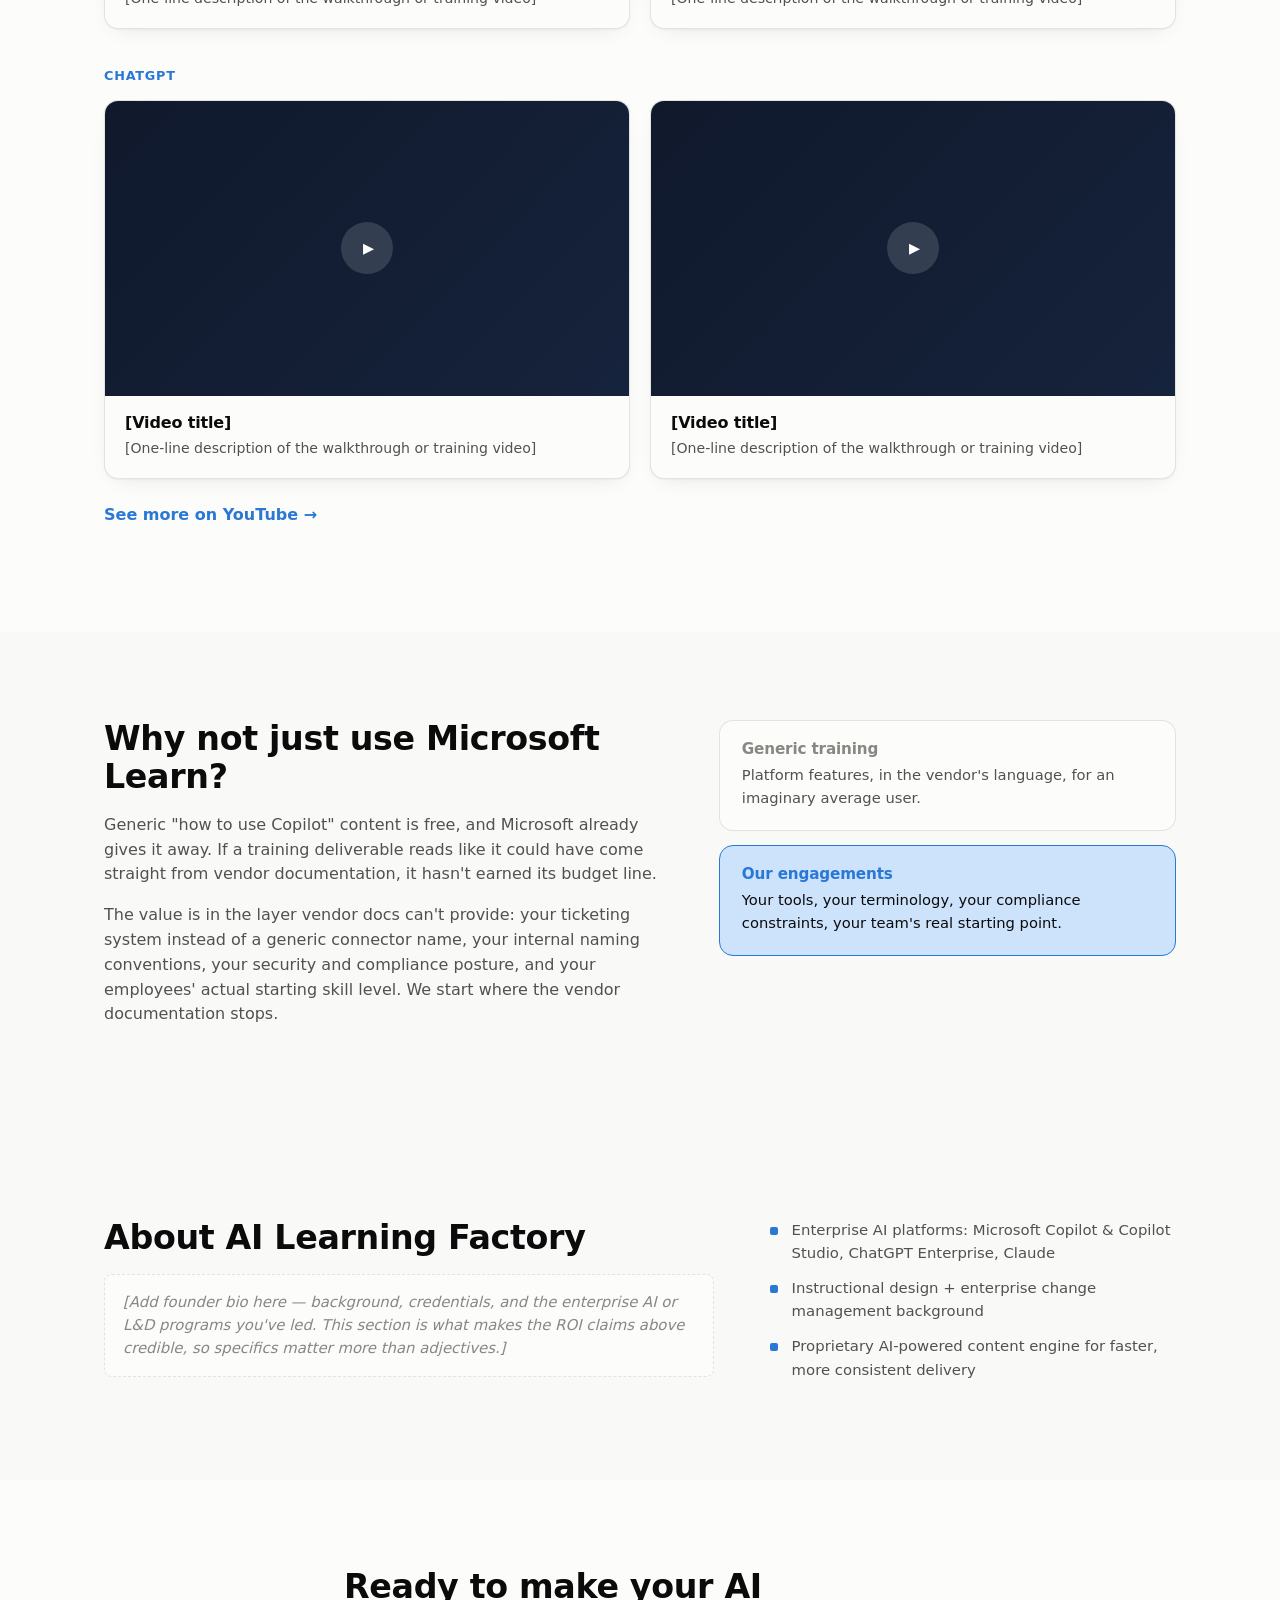
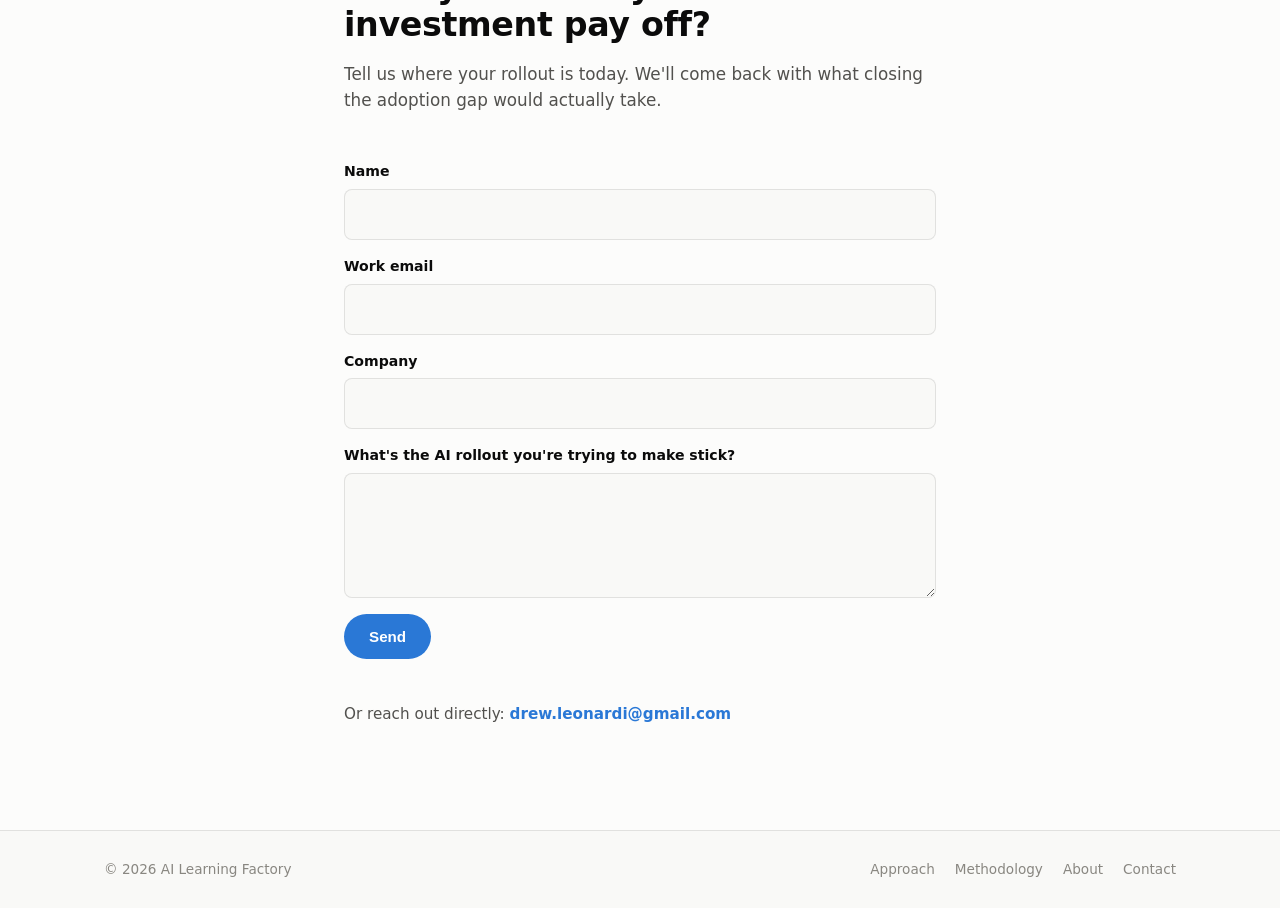
==== commit e8406704: "Restructure Approach pillars around Driving Adoption as the umbrella - Reorder/reword the three Appr" ====
--- a/index.html
+++ b/index.html
@@ -97,37 +97,40 @@
     <div class="wrap">
       <h2 class="reveal">What actually closes the gap</h2>
       <p class="section-lead reveal">
-        "Having AI" isn't a differentiator anymore. We combine three things that are each common on
-        their own and rarely found together in one engagement — and package the result into the
-        <a href="#methodology">approach we map to your use case</a>, below.
+        "Having AI" isn't a differentiator anymore. Driving adoption is the whole point of the
+        work — and that starts with assessing the real need, not naming a platform. Everything
+        below flows in that order.
       </p>
 
       <div class="pillar-grid">
         <article class="pillar-card reveal">
           <span class="pillar-index">01</span>
-          <h3>AI-Accelerated Delivery</h3>
+          <h3>Driving Adoption</h3>
           <p>
-            Our own AI-powered content engine produces first-draft courses, demos, job aids, and
-            quick-reference guides in days, not weeks — so your rollout timeline doesn't stall
-            waiting on training content.
+            This is the whole point: people actually using what gets built, not a pilot that
+            quietly dies. We build the champion networks, communications, and reinforcement that
+            turn a rollout into a habit &mdash; including agents built to help people adopt AI
+            itself, not just to do the work.
           </p>
         </article>
         <article class="pillar-card reveal">
           <span class="pillar-index">02</span>
-          <h3>Instructional Design Expertise</h3>
+          <h3>Assessing the Need</h3>
           <p>
-            Every draft is shaped and refined by instructional designers, not just generated and
-            shipped. Content is built for how adults actually learn a new tool under deadline
-            pressure — not how a vendor documents a feature.
+            Adoption starts with knowing what to build. Often that's its own agent &mdash; one
+            built to interview stakeholders and help identify a use case, using Agile user stories
+            to turn "we want AI" into a specific problem. That use case becomes the spec for one
+            or several production agents that actually solve it. See how we
+            <a href="#methodology">map a use case</a> below.
           </p>
         </article>
         <article class="pillar-card reveal">
           <span class="pillar-index">03</span>
-          <h3>Enterprise Change Management</h3>
+          <h3>Live Enablement &amp; Video On-Demand</h3>
           <p>
-            A new AI tool changes how people work, not just what software they open. We build the
-            champion networks, communications, and reinforcement that turn a training session into
-            a habit.
+            Training lands differently depending on the person and the moment, so we deliver both
+            &mdash; live sessions for the questions only a real conversation surfaces, and an
+            on-demand video library for the refresher six weeks later.
           </p>
         </article>
       </div>
@@ -247,7 +250,11 @@
           <p>
             What are you actually trying to solve? Before any platform or agent gets named, we run
             a working session to pin down the real use case &mdash; the workflow that's slow,
-            inconsistent, or stuck waiting on one person's time.
+            inconsistent, or stuck waiting on one person's time. We use Agile user stories &mdash;
+            "As a [role], I want to [do X], so that [outcome]" &mdash; to turn a vague ask into a
+            specific, buildable problem statement. Sometimes we run this discovery step as its own
+            agent, interviewing stakeholders directly &mdash; the use case it surfaces becomes the
+            spec for the production agent(s) built in Step 3.
           </p>
         </article>
         <article class="pillar-card reveal">
@@ -255,9 +262,10 @@
           <h3>Map the Approach</h3>
           <p>
             Once the use case is clear, we map the right architecture &mdash; which platform, how
-            many agents you actually need, and how they hand off to one another. For Microsoft 365
-            teams, this is where the Copilot &rarr; Agent Builder &rarr; Copilot Studio path below
-            comes in.
+            many agents you actually need, and how they hand off to one another. This is also where
+            we answer "is there a Connector for that?" &mdash; Copilot Studio ships hundreds of
+            them, and knowing the catalog (or knowing when nothing fits) is our job, not something
+            you have to research yourself.
           </p>
         </article>
         <article class="pillar-card reveal">
@@ -303,7 +311,7 @@
           <h3>Copilot Studio</h3>
           <p>The full platform &mdash; for when an agent needs to reach your systems, or other agents.</p>
           <ul class="kit-features">
-            <li><strong>Connectors</strong> &mdash; link the agent to SharePoint, Dataverse, your ERP, or a ticketing system</li>
+            <li><strong>Connectors</strong> &mdash; link the agent to SharePoint, Dataverse, your ERP, or a ticketing system, so it can act on real data, not just chat about it</li>
             <li><strong>Agent-to-child-agent</strong> &mdash; one parent agent that hands off to child agents, each scoped to a single job</li>
             <li>Best for: multi-step or multi-system workflows</li>
           </ul>
@@ -315,7 +323,10 @@
         &mdash; it understands the request and routes it. Then add child agents one at a time, each
         scoped to a single job (look something up, draft a document, update a system through a
         connector). Every agent stays simple to build, test, and hand off &mdash; and it's exactly
-        the roadmap Step 2 produces before anything gets built.
+        the roadmap Step 2 produces before anything gets built. One of the first child agents worth
+        building is an adoption agent of its own &mdash; scoped to "how do I use this" questions and
+        pointing people to training &mdash; so the rollout gets its own AI-powered support desk from
+        day one.
       </p>
 
       <p class="kit-cta reveal">
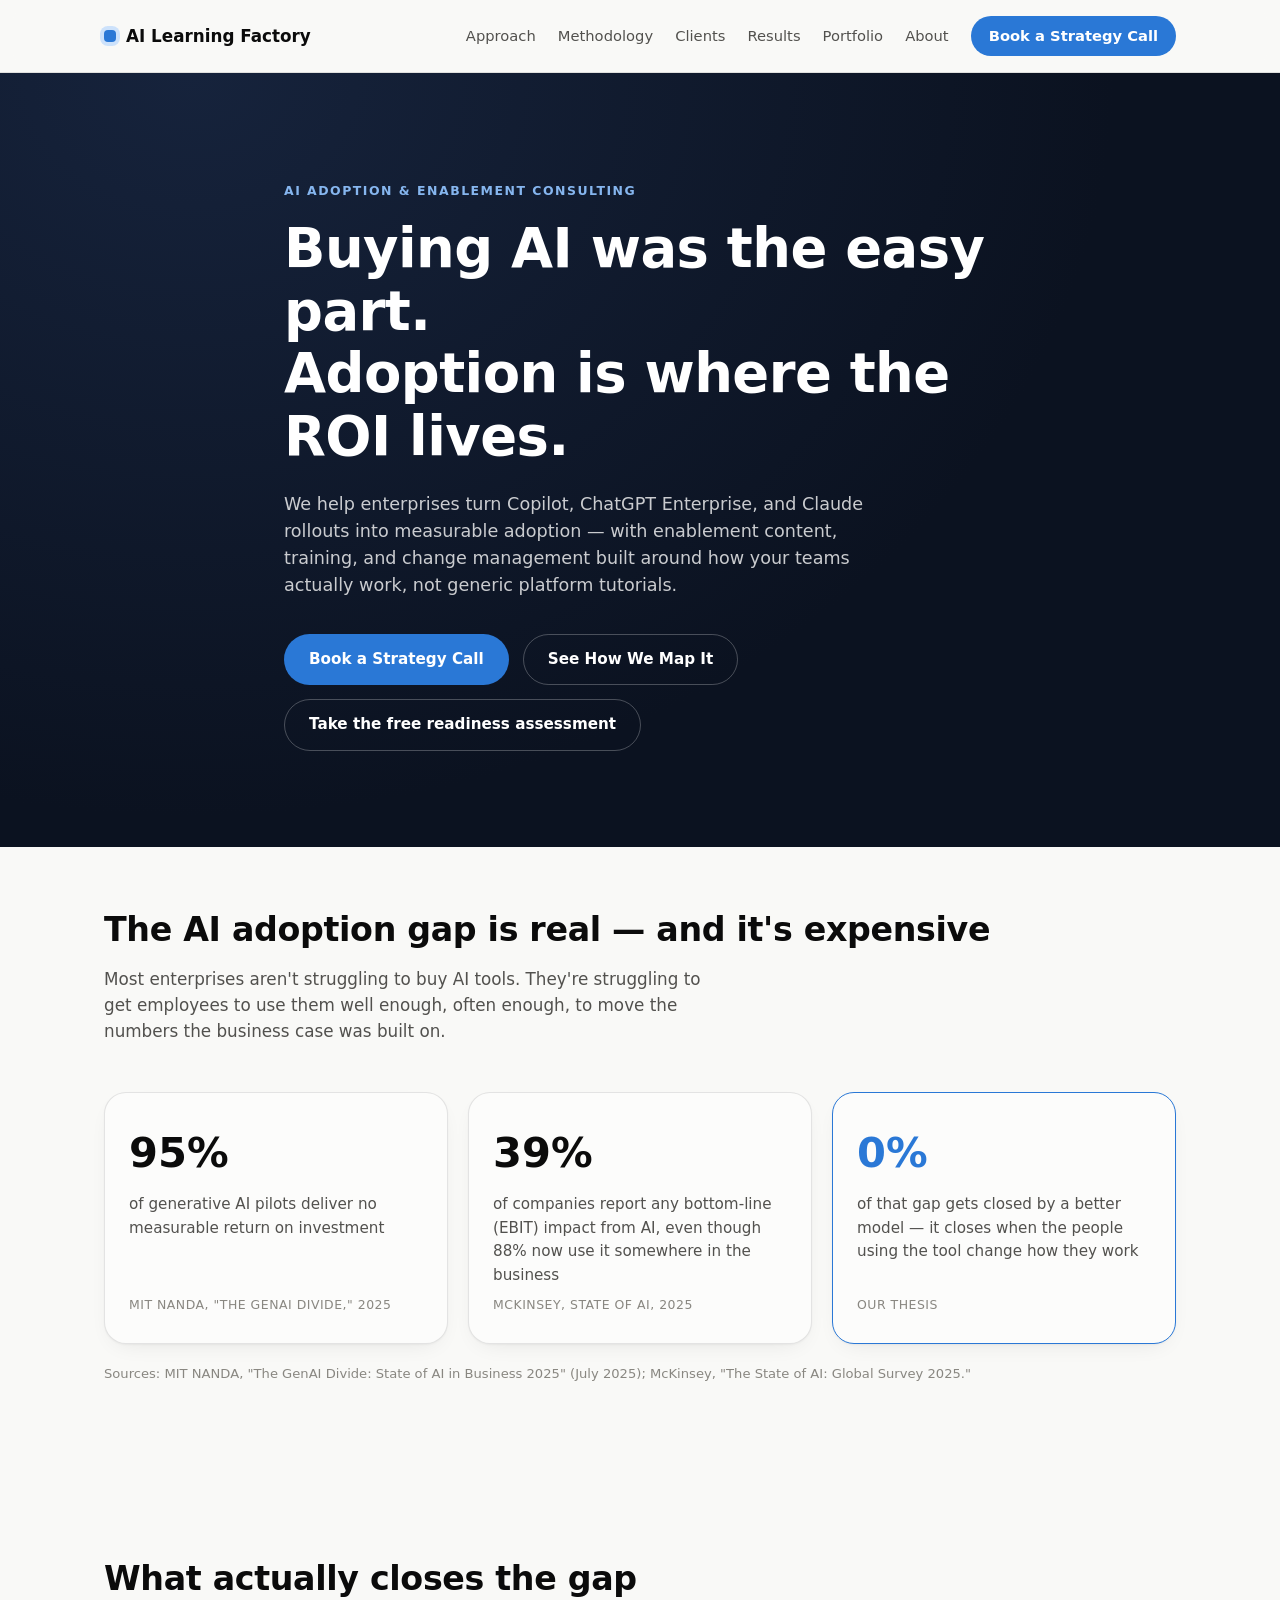
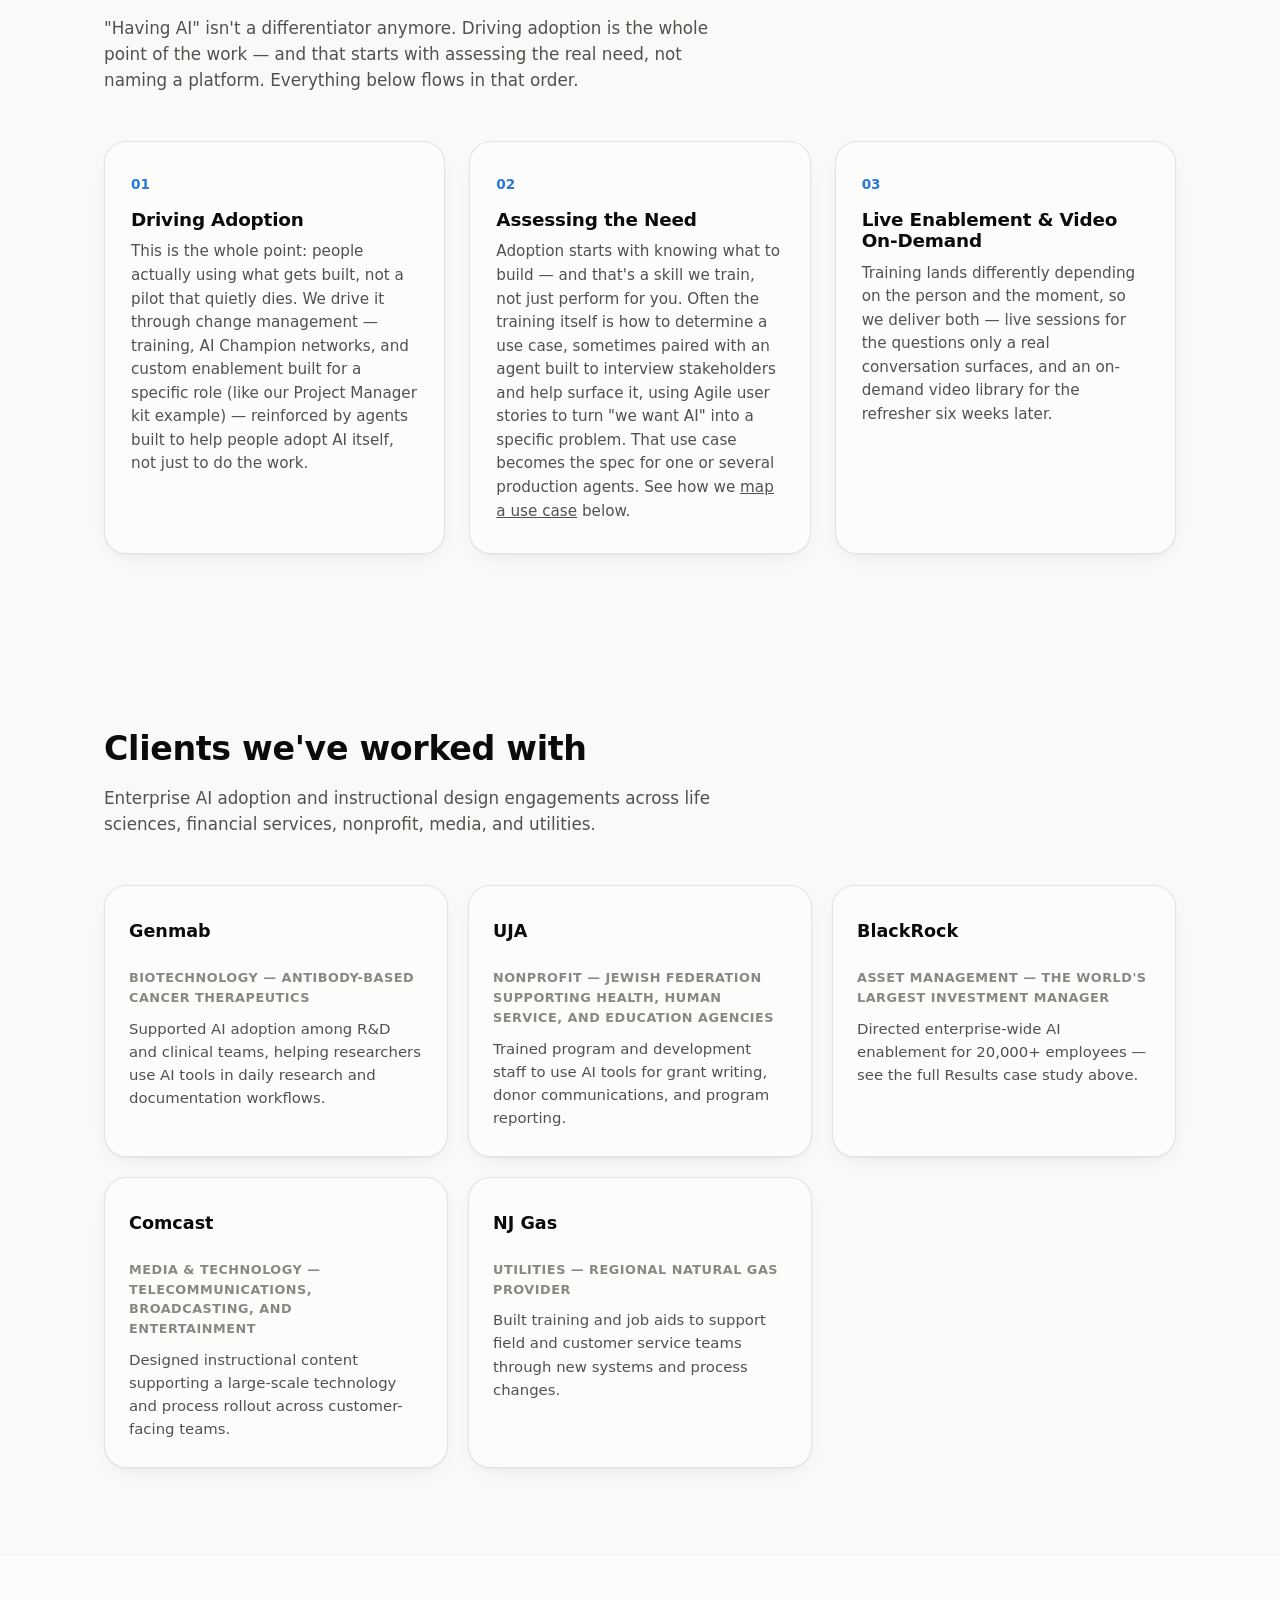
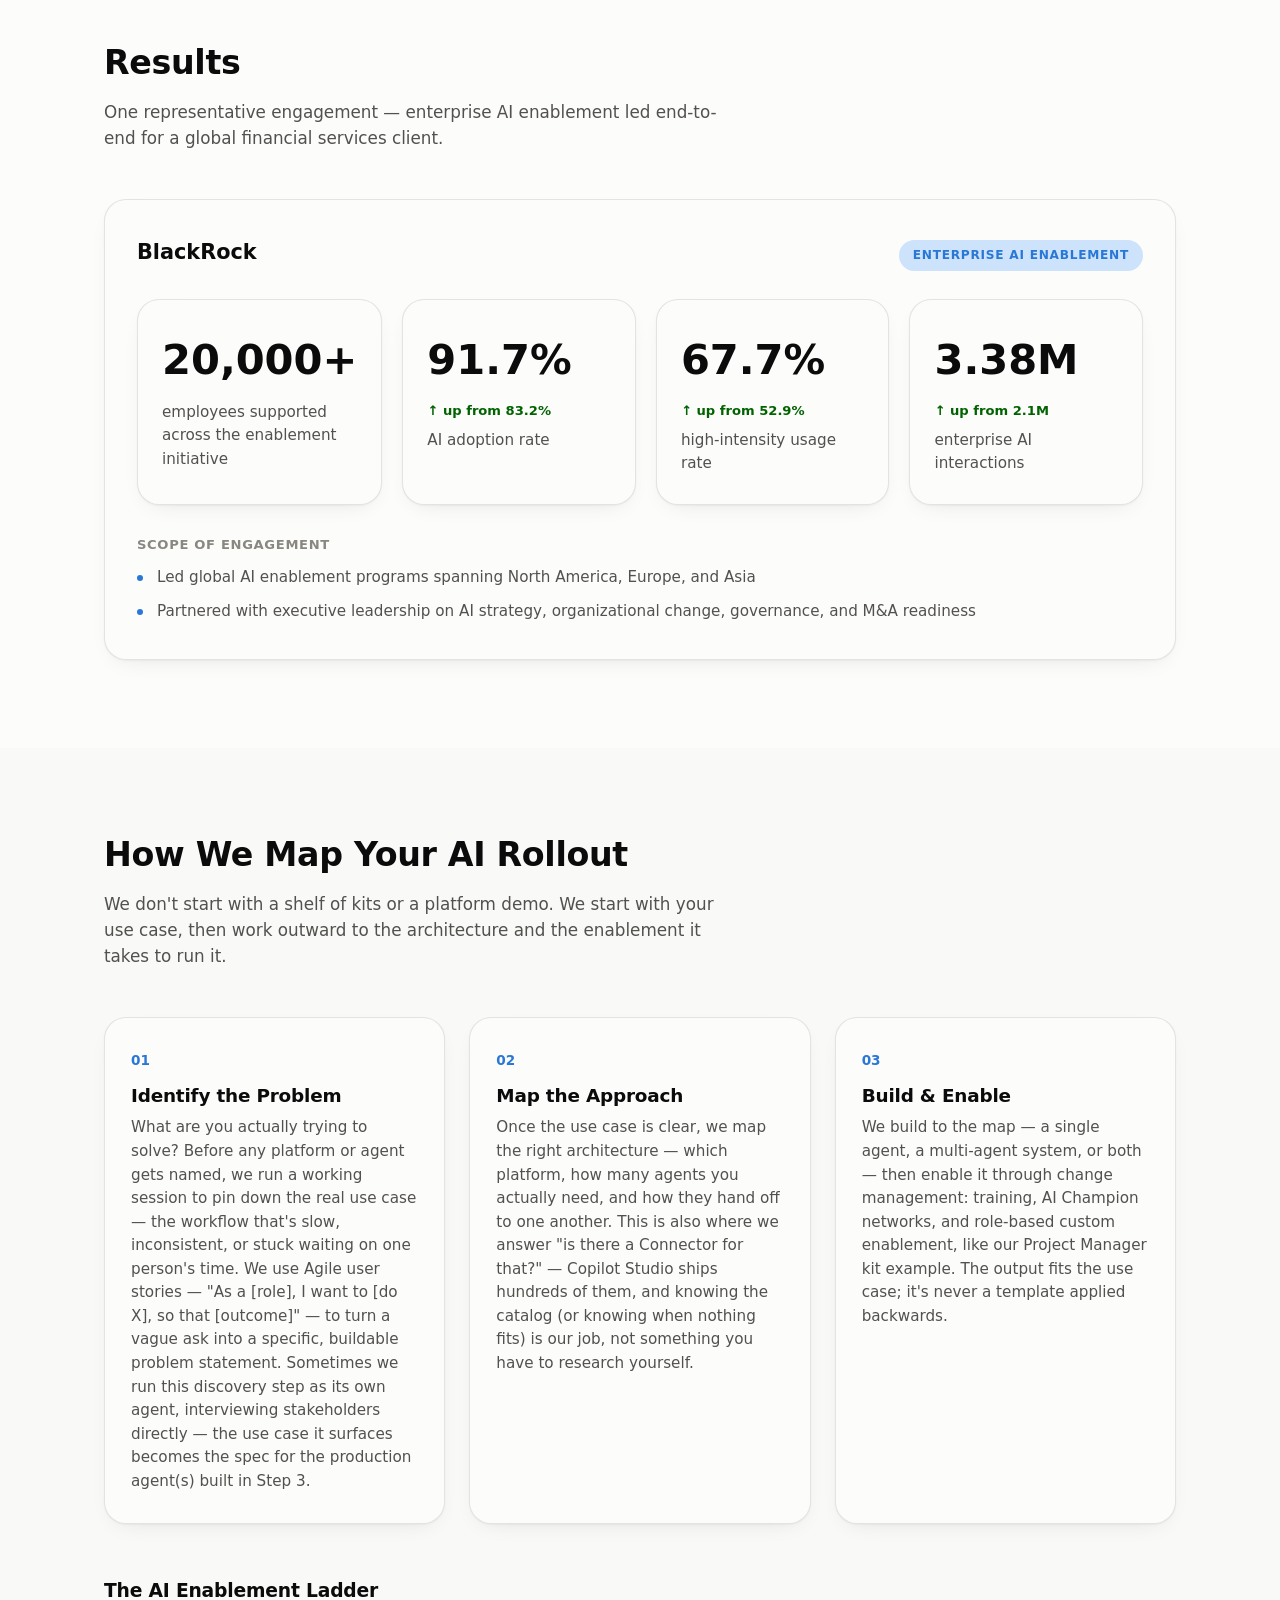
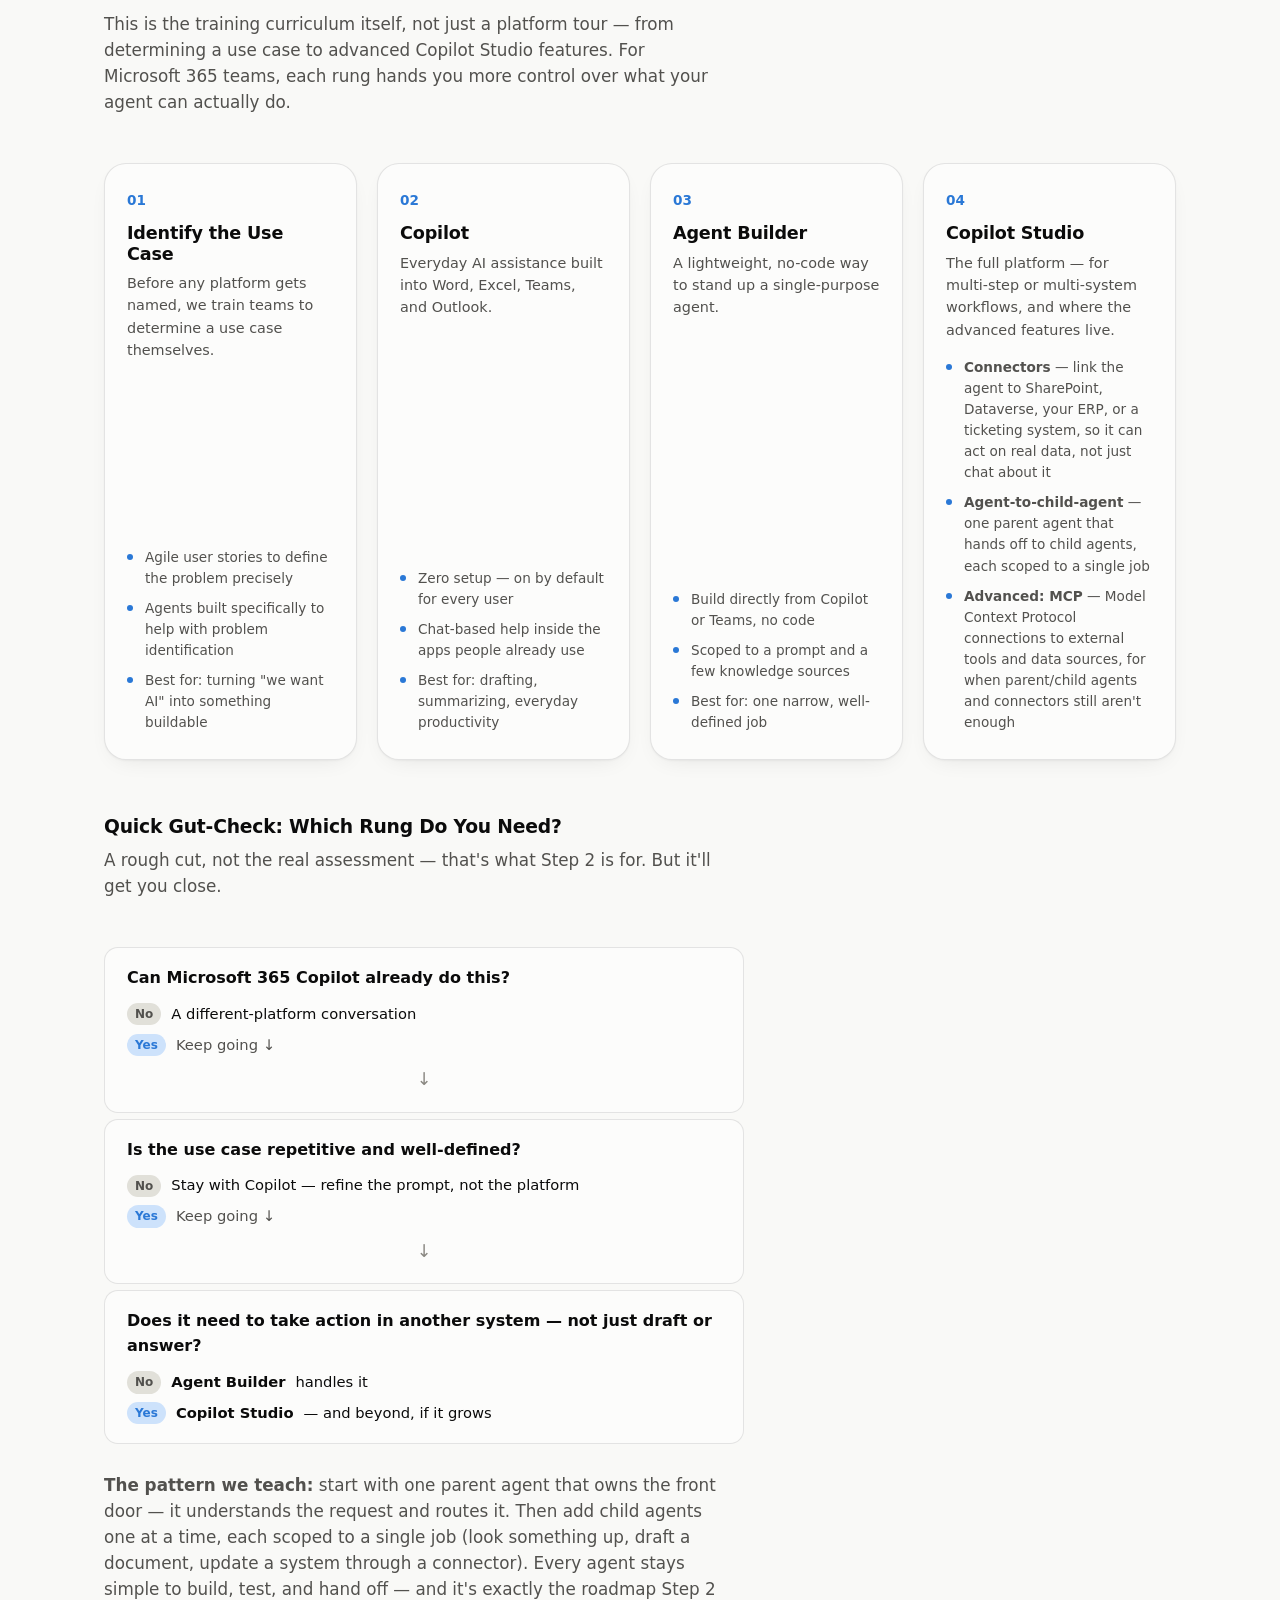
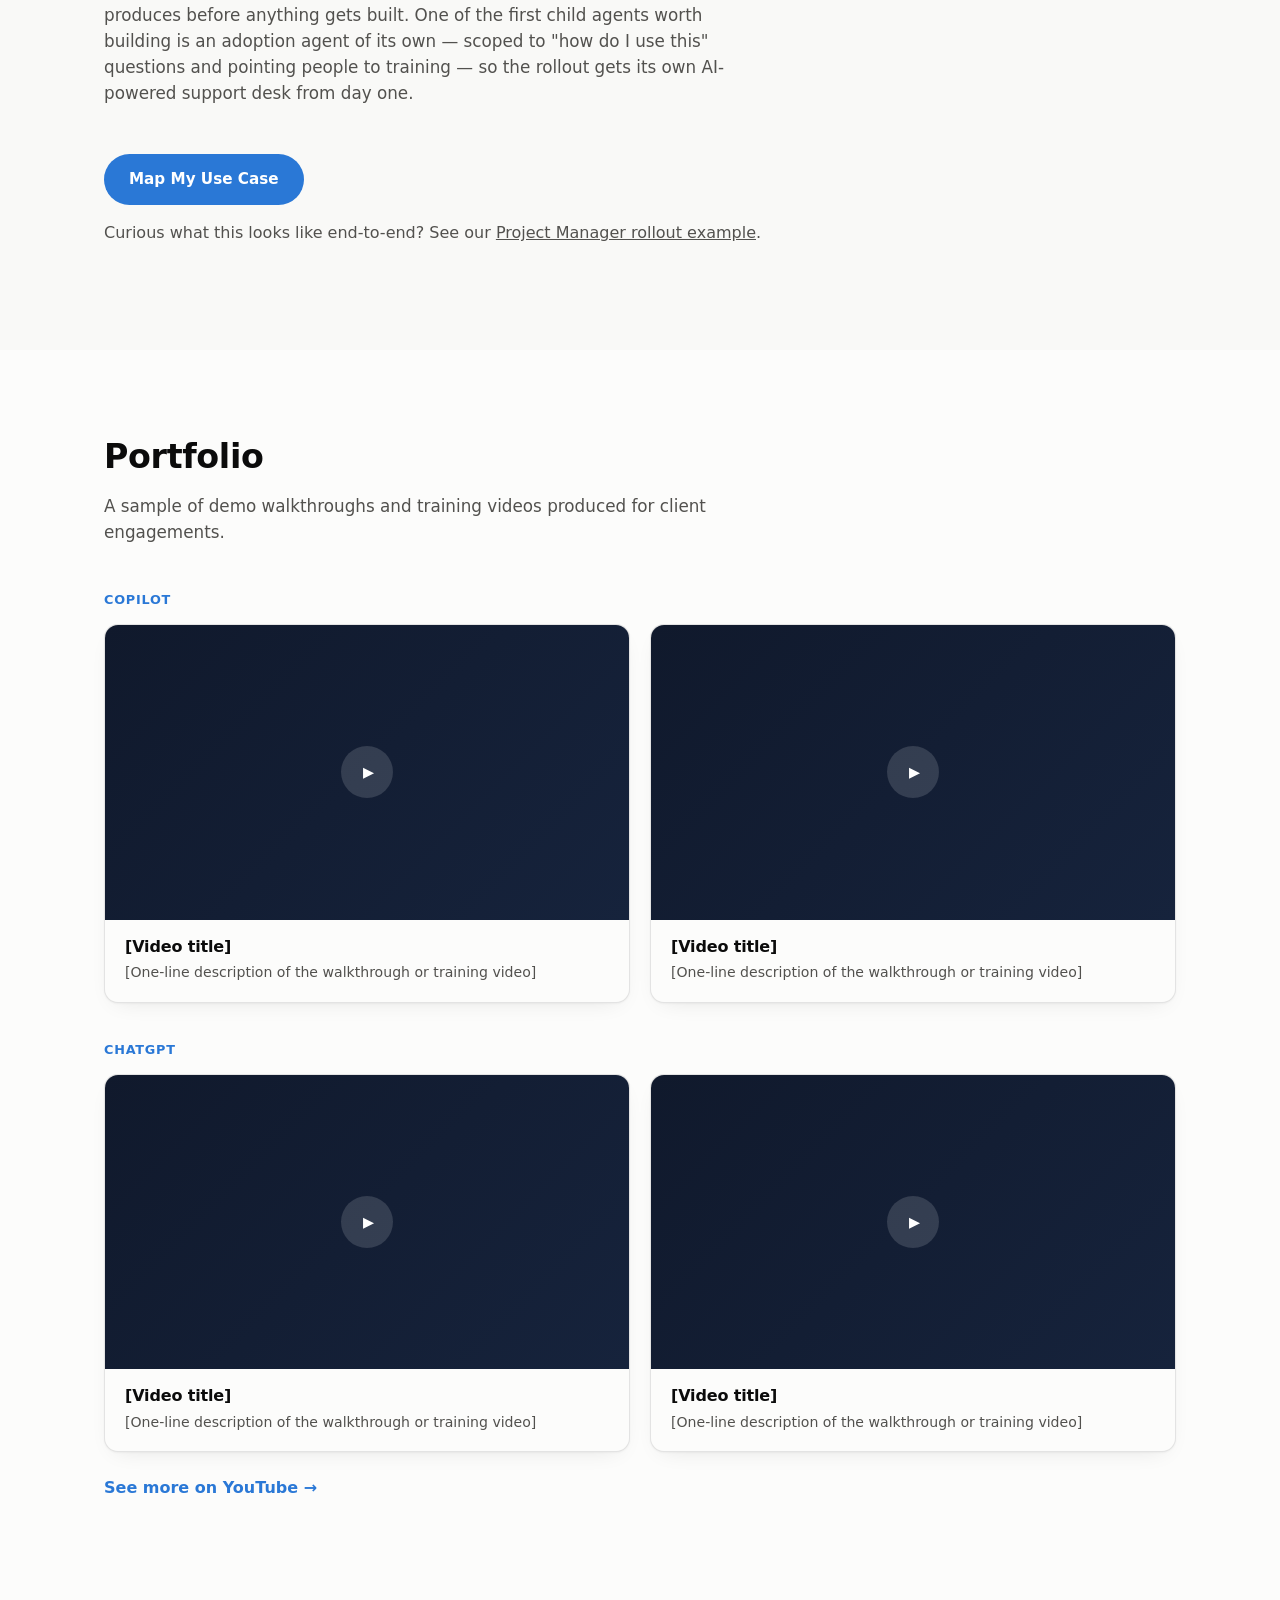
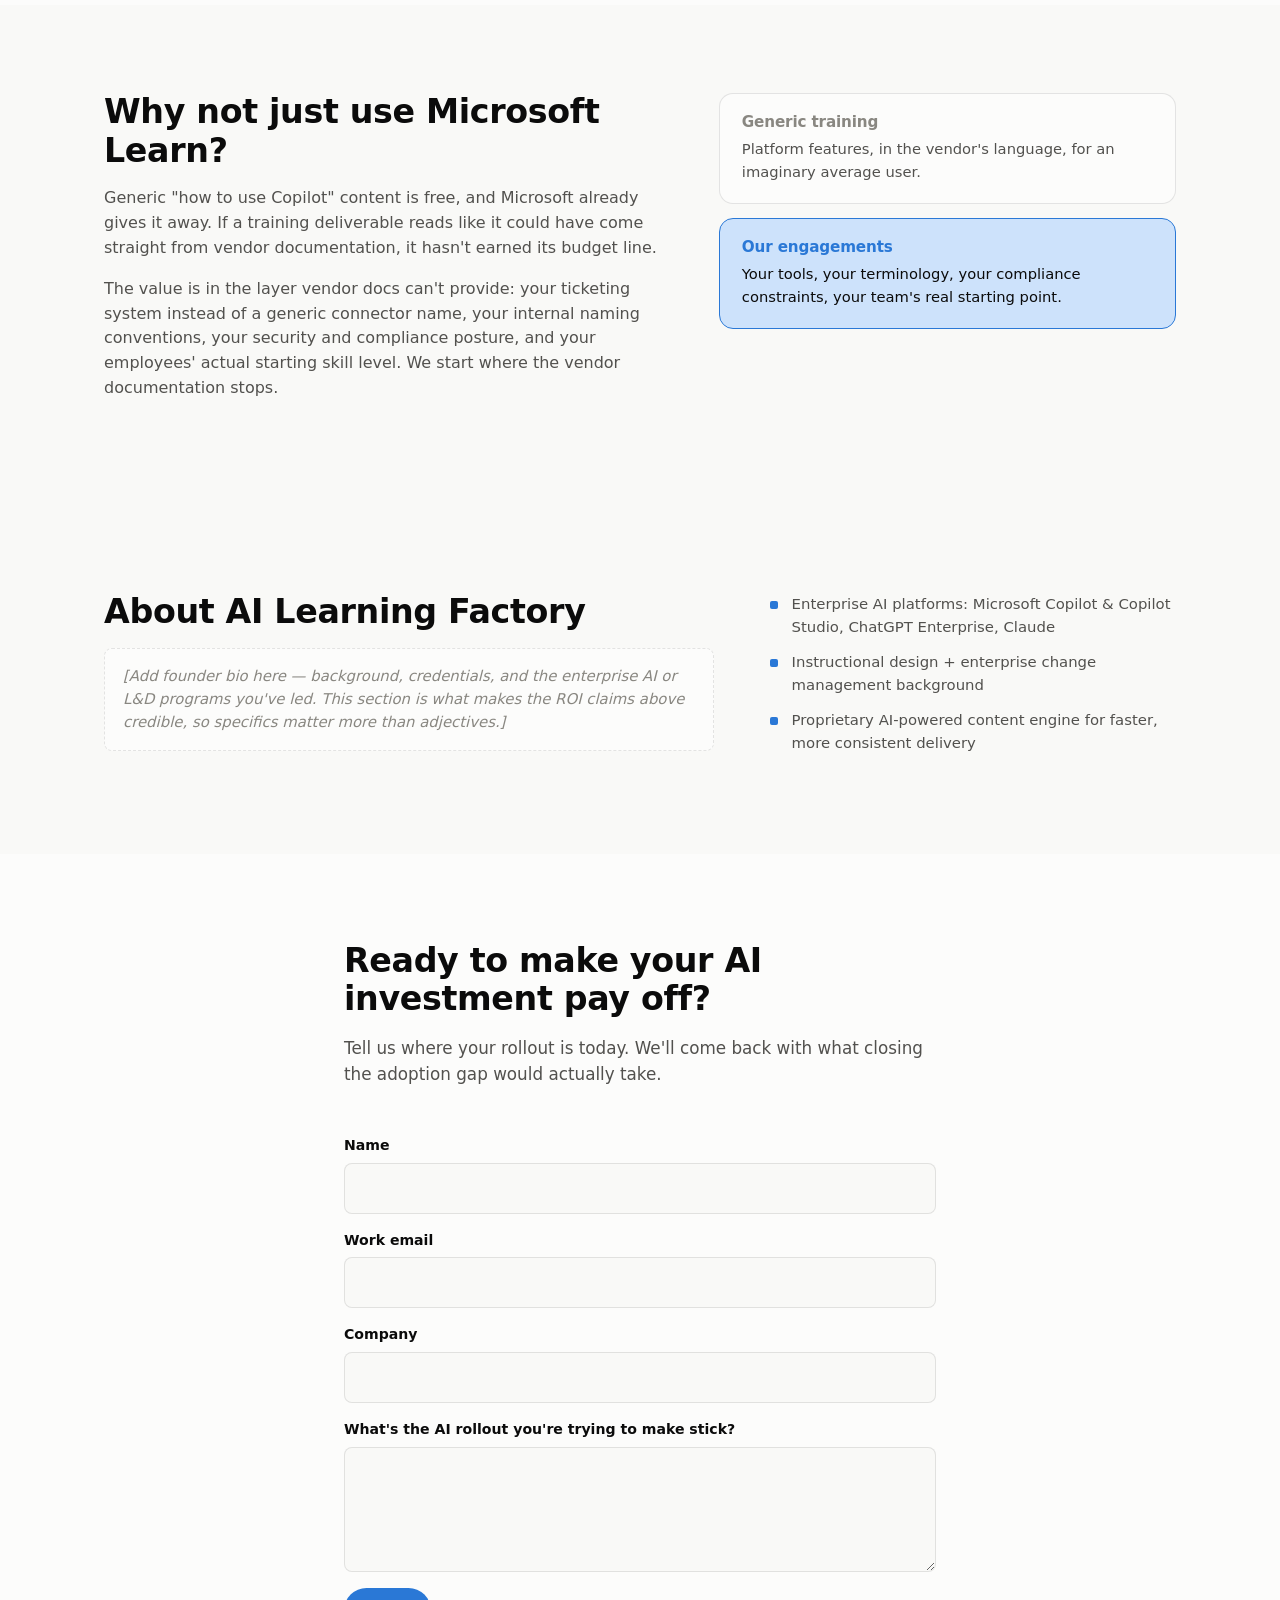
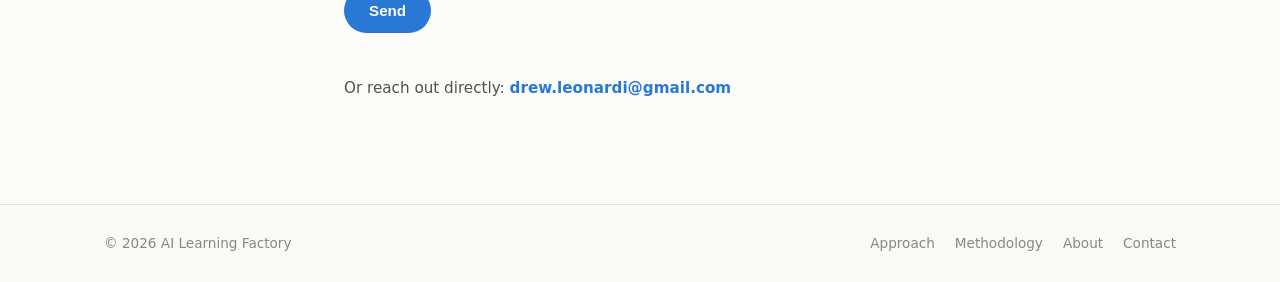
==== commit 9bd88adb: "Name change-management levers explicitly; expand enablement ladder; add gut-check decision tree - Ap" ====
--- a/index.html
+++ b/index.html
@@ -108,19 +108,21 @@
           <h3>Driving Adoption</h3>
           <p>
             This is the whole point: people actually using what gets built, not a pilot that
-            quietly dies. We build the champion networks, communications, and reinforcement that
-            turn a rollout into a habit &mdash; including agents built to help people adopt AI
-            itself, not just to do the work.
+            quietly dies. We drive it through change management &mdash; training, AI Champion
+            networks, and custom enablement built for a specific role (like our Project Manager
+            kit example) &mdash; reinforced by agents built to help people adopt AI itself, not
+            just to do the work.
           </p>
         </article>
         <article class="pillar-card reveal">
           <span class="pillar-index">02</span>
           <h3>Assessing the Need</h3>
           <p>
-            Adoption starts with knowing what to build. Often that's its own agent &mdash; one
-            built to interview stakeholders and help identify a use case, using Agile user stories
-            to turn "we want AI" into a specific problem. That use case becomes the spec for one
-            or several production agents that actually solve it. See how we
+            Adoption starts with knowing what to build &mdash; and that's a skill we train, not
+            just perform for you. Often the training itself is how to determine a use case,
+            sometimes paired with an agent built to interview stakeholders and help surface it,
+            using Agile user stories to turn "we want AI" into a specific problem. That use case
+            becomes the spec for one or several production agents. See how we
             <a href="#methodology">map a use case</a> below.
           </p>
         </article>
@@ -272,22 +274,34 @@
           <span class="pillar-index">03</span>
           <h3>Build &amp; Enable</h3>
           <p>
-            We build to the map &mdash; a single agent, a multi-agent system, role-based training,
-            or all three &mdash; plus the change management to make it stick. The output fits the
-            use case; it's never a template applied backwards.
+            We build to the map &mdash; a single agent, a multi-agent system, or both &mdash; then
+            enable it through change management: training, AI Champion networks, and role-based
+            custom enablement, like our Project Manager kit example. The output fits the use case;
+            it's never a template applied backwards.
           </p>
         </article>
       </div>
 
-      <h3 class="reveal" style="margin-top:56px;">The Copilot Studio Path</h3>
+      <h3 class="reveal" style="margin-top:56px;">The AI Enablement Ladder</h3>
       <p class="section-lead reveal">
-        For Microsoft 365 teams, this is the ladder we teach as part of Step 2 &mdash; each rung
-        hands you more control over what your agent can actually do.
-      </p>
-
-      <div class="kit-grid reveal" style="grid-template-columns: repeat(3, 1fr);">
+        This is the training curriculum itself, not just a platform tour &mdash; from determining
+        a use case to advanced Copilot Studio features. For Microsoft 365 teams, each rung hands
+        you more control over what your agent can actually do.
+      </p>
+
+      <div class="kit-grid reveal">
         <article class="kit-card">
           <span class="kit-index">01</span>
+          <h3>Identify the Use Case</h3>
+          <p>Before any platform gets named, we train teams to determine a use case themselves.</p>
+          <ul class="kit-features">
+            <li>Agile user stories to define the problem precisely</li>
+            <li>Agents built specifically to help with problem identification</li>
+            <li>Best for: turning "we want AI" into something buildable</li>
+          </ul>
+        </article>
+        <article class="kit-card">
+          <span class="kit-index">02</span>
           <h3>Copilot</h3>
           <p>Everyday AI assistance built into Word, Excel, Teams, and Outlook.</p>
           <ul class="kit-features">
@@ -297,7 +311,7 @@
           </ul>
         </article>
         <article class="kit-card">
-          <span class="kit-index">02</span>
+          <span class="kit-index">03</span>
           <h3>Agent Builder</h3>
           <p>A lightweight, no-code way to stand up a single-purpose agent.</p>
           <ul class="kit-features">
@@ -307,15 +321,45 @@
           </ul>
         </article>
         <article class="kit-card">
-          <span class="kit-index">03</span>
+          <span class="kit-index">04</span>
           <h3>Copilot Studio</h3>
-          <p>The full platform &mdash; for when an agent needs to reach your systems, or other agents.</p>
+          <p>The full platform &mdash; for multi-step or multi-system workflows, and where the advanced features live.</p>
           <ul class="kit-features">
             <li><strong>Connectors</strong> &mdash; link the agent to SharePoint, Dataverse, your ERP, or a ticketing system, so it can act on real data, not just chat about it</li>
             <li><strong>Agent-to-child-agent</strong> &mdash; one parent agent that hands off to child agents, each scoped to a single job</li>
-            <li>Best for: multi-step or multi-system workflows</li>
+            <li><strong>Advanced: MCP</strong> &mdash; Model Context Protocol connections to external tools and data sources, for when parent/child agents and connectors still aren't enough</li>
           </ul>
         </article>
+      </div>
+
+      <h3 class="reveal" style="margin-top:56px;">Quick Gut-Check: Which Rung Do You Need?</h3>
+      <p class="section-lead reveal">
+        A rough cut, not the real assessment &mdash; that's what Step 2 is for. But it'll get you
+        close.
+      </p>
+
+      <div class="decision-tree reveal">
+        <div class="decision-step">
+          <div class="decision-q">Can Microsoft 365 Copilot already do this?</div>
+          <div class="decision-branches">
+            <div class="decision-branch is-outcome"><span class="decision-tag decision-tag-no">No</span> A different-platform conversation</div>
+            <div class="decision-branch"><span class="decision-tag decision-tag-yes">Yes</span> Keep going &darr;</div>
+          </div>
+        </div>
+        <div class="decision-step">
+          <div class="decision-q">Is the use case repetitive and well-defined?</div>
+          <div class="decision-branches">
+            <div class="decision-branch is-outcome"><span class="decision-tag decision-tag-no">No</span> Stay with Copilot &mdash; refine the prompt, not the platform</div>
+            <div class="decision-branch"><span class="decision-tag decision-tag-yes">Yes</span> Keep going &darr;</div>
+          </div>
+        </div>
+        <div class="decision-step">
+          <div class="decision-q">Does it need to take action in another system &mdash; not just draft or answer?</div>
+          <div class="decision-branches">
+            <div class="decision-branch is-outcome"><span class="decision-tag decision-tag-no">No</span> <strong>Agent Builder</strong> handles it</div>
+            <div class="decision-branch is-outcome"><span class="decision-tag decision-tag-yes">Yes</span> <strong>Copilot Studio</strong> &mdash; and beyond, if it grows</div>
+          </div>
+        </div>
       </div>
 
       <p class="section-lead reveal" style="margin-top:28px;">
--- a/styles.css
+++ b/styles.css
@@ -474,6 +474,55 @@
   background: var(--accent);
 }
 .kit-cta { margin-top: 32px; }
+
+/* ---------- Decision tree ---------- */
+.decision-tree {
+  display: flex;
+  flex-direction: column;
+  gap: 6px;
+  max-width: 640px;
+}
+.decision-step {
+  border: 1px solid var(--border);
+  border-radius: var(--radius-md);
+  background: var(--surface-1);
+  padding: 18px 22px;
+}
+.decision-step:not(:last-child)::after {
+  content: "\2193";
+  display: block;
+  text-align: center;
+  color: var(--text-muted);
+  font-size: 1.1rem;
+  margin-top: 10px;
+}
+.decision-q { font-weight: 600; margin-bottom: 12px; }
+.decision-branches {
+  display: flex;
+  flex-direction: column;
+  gap: 8px;
+}
+.decision-branch {
+  display: flex;
+  align-items: center;
+  gap: 10px;
+  font-size: 0.92rem;
+  color: var(--text-secondary);
+}
+.decision-branch.is-outcome { color: var(--text-primary); font-weight: 500; }
+.decision-tag {
+  flex-shrink: 0;
+  display: inline-flex;
+  align-items: center;
+  justify-content: center;
+  min-width: 34px;
+  padding: 2px 8px;
+  border-radius: 999px;
+  font-size: 0.75rem;
+  font-weight: 700;
+}
+.decision-tag-yes { background: var(--accent-wash); color: var(--accent); }
+.decision-tag-no { background: var(--gridline); color: var(--text-secondary); }
 
 /* ---------- Why ---------- */
 .why-grid {
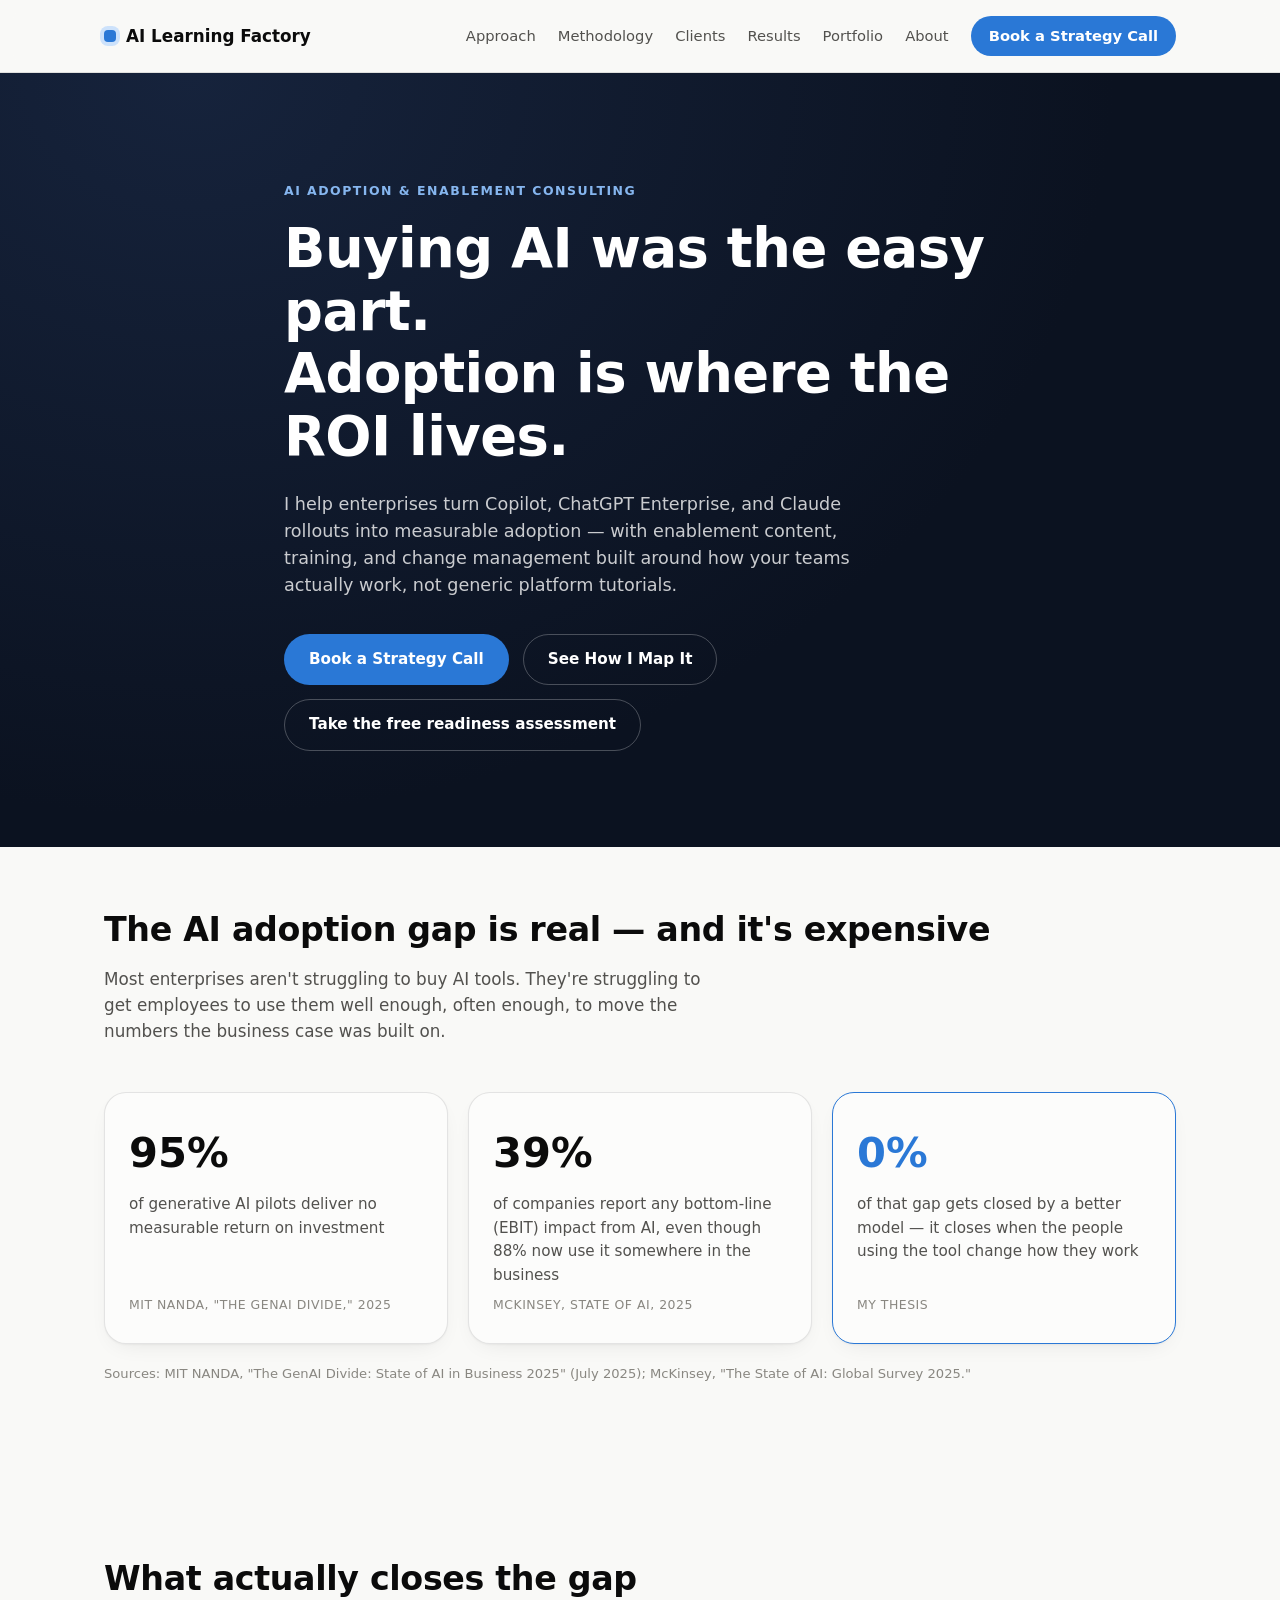
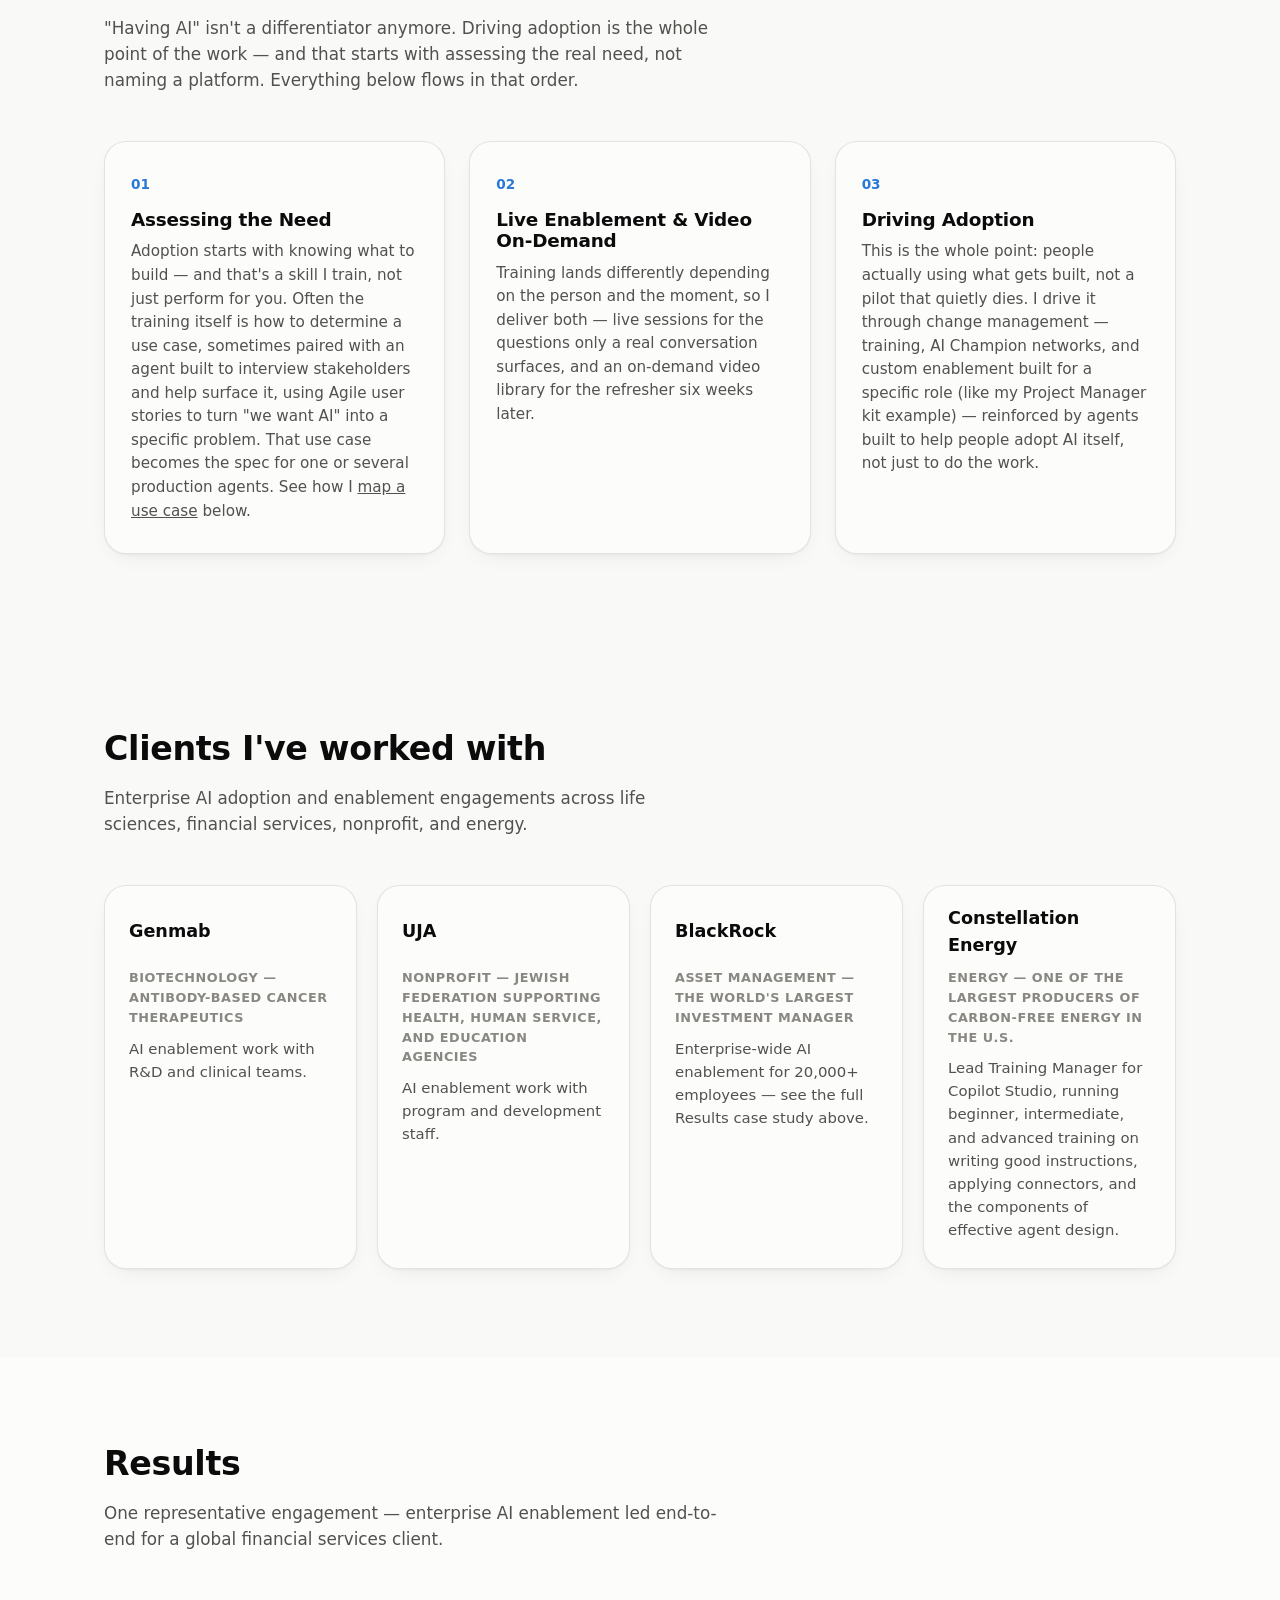
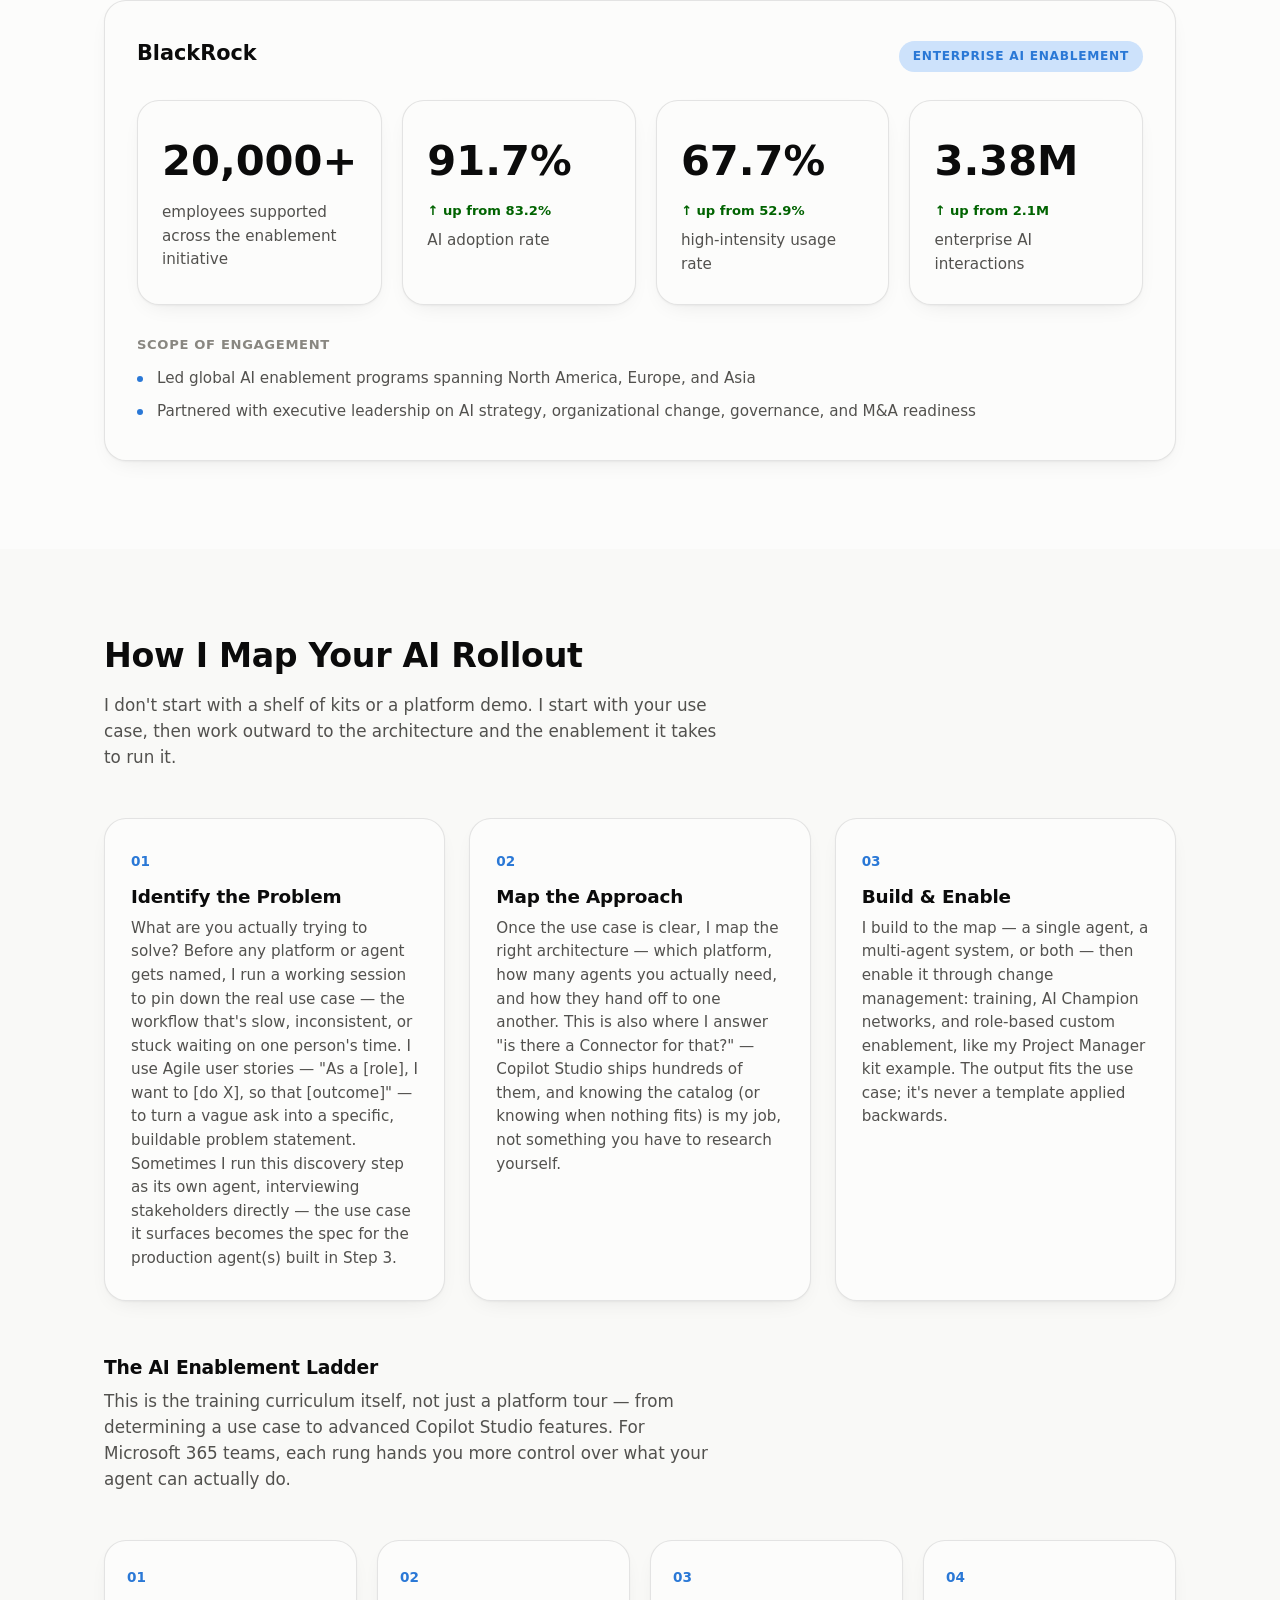
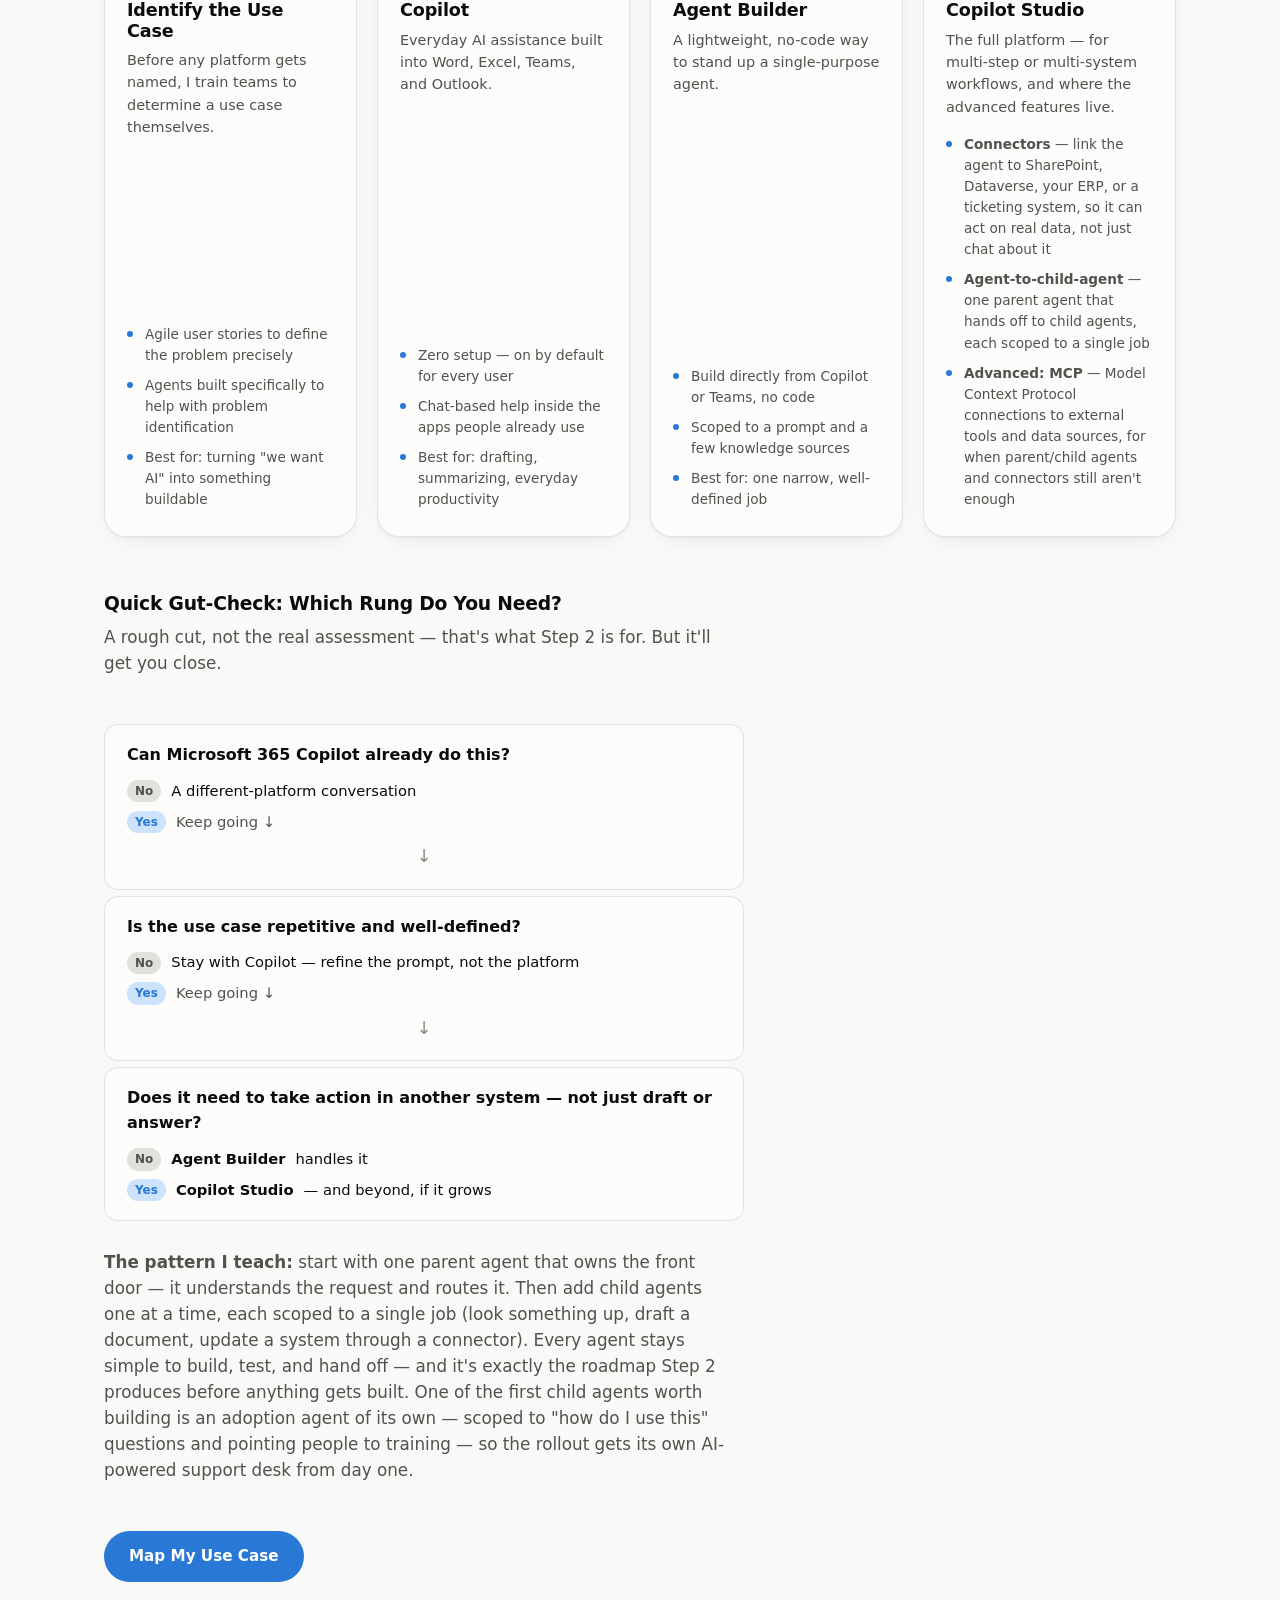
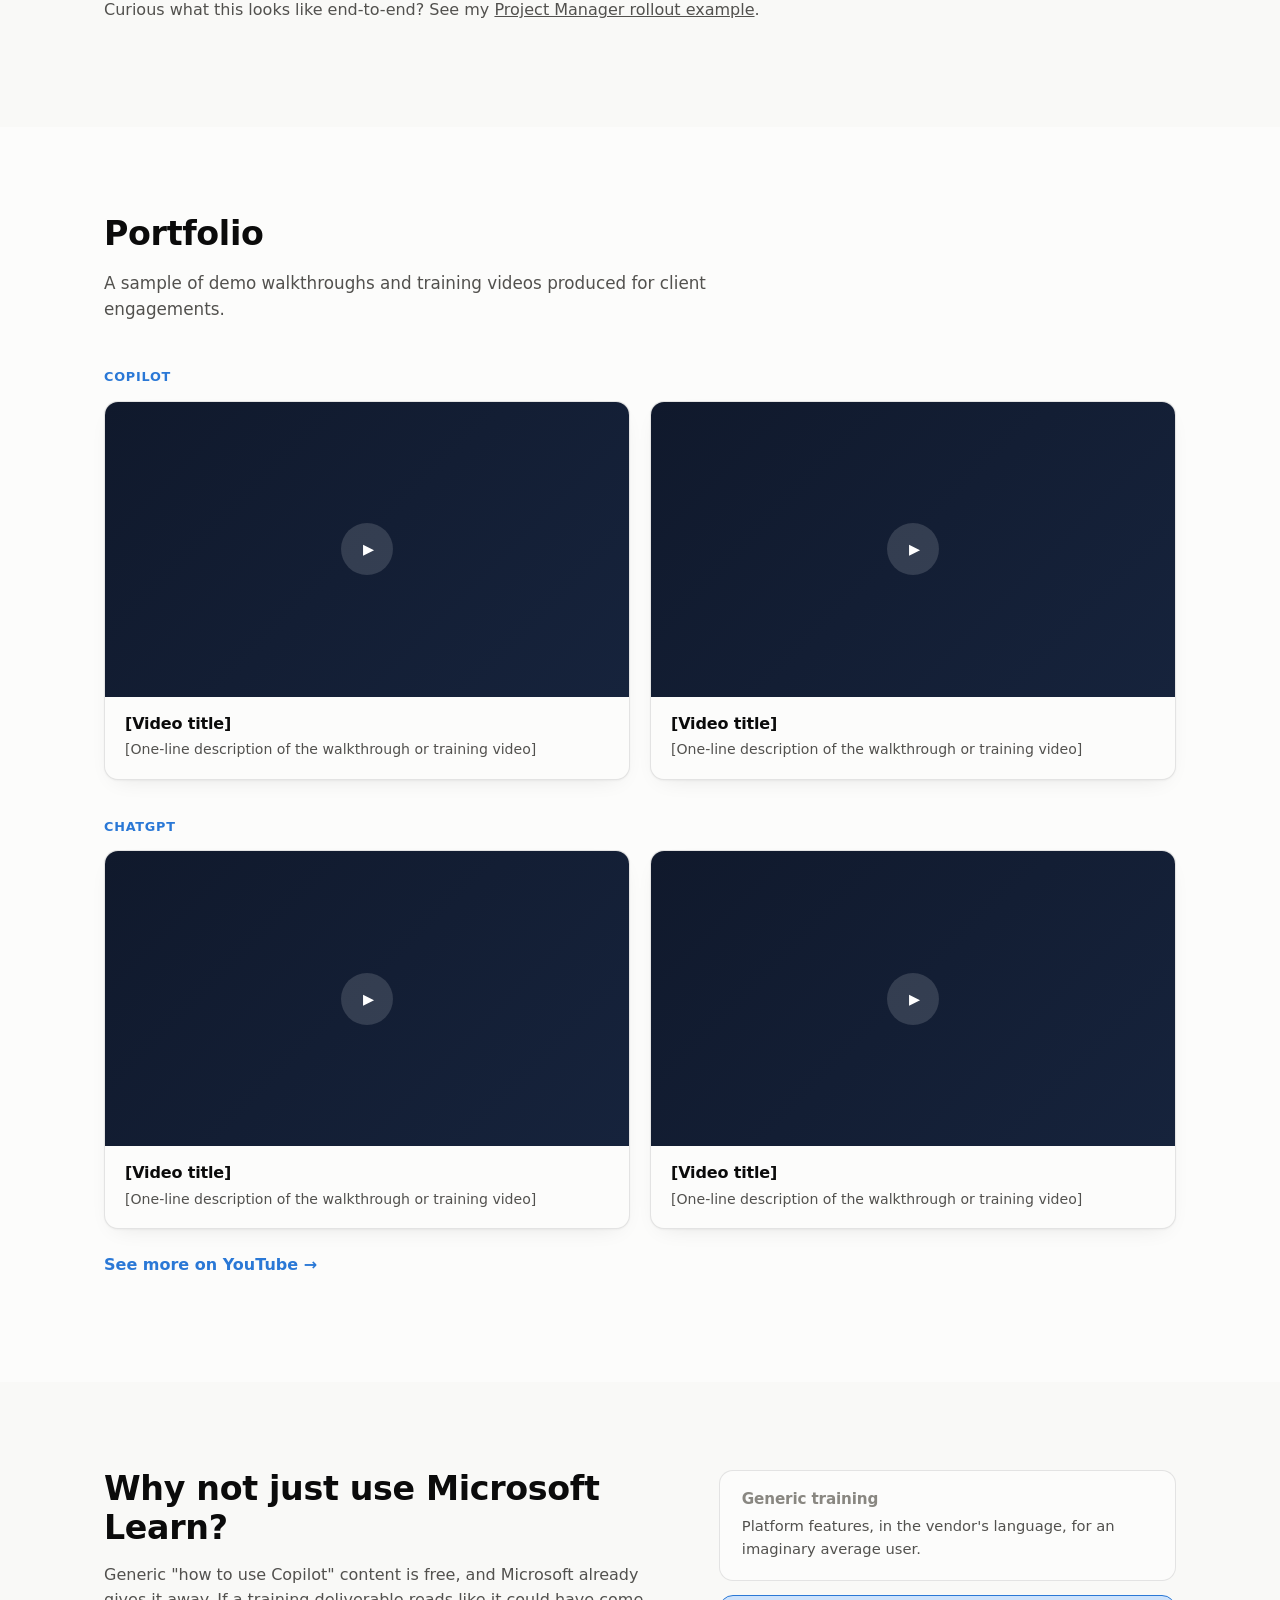
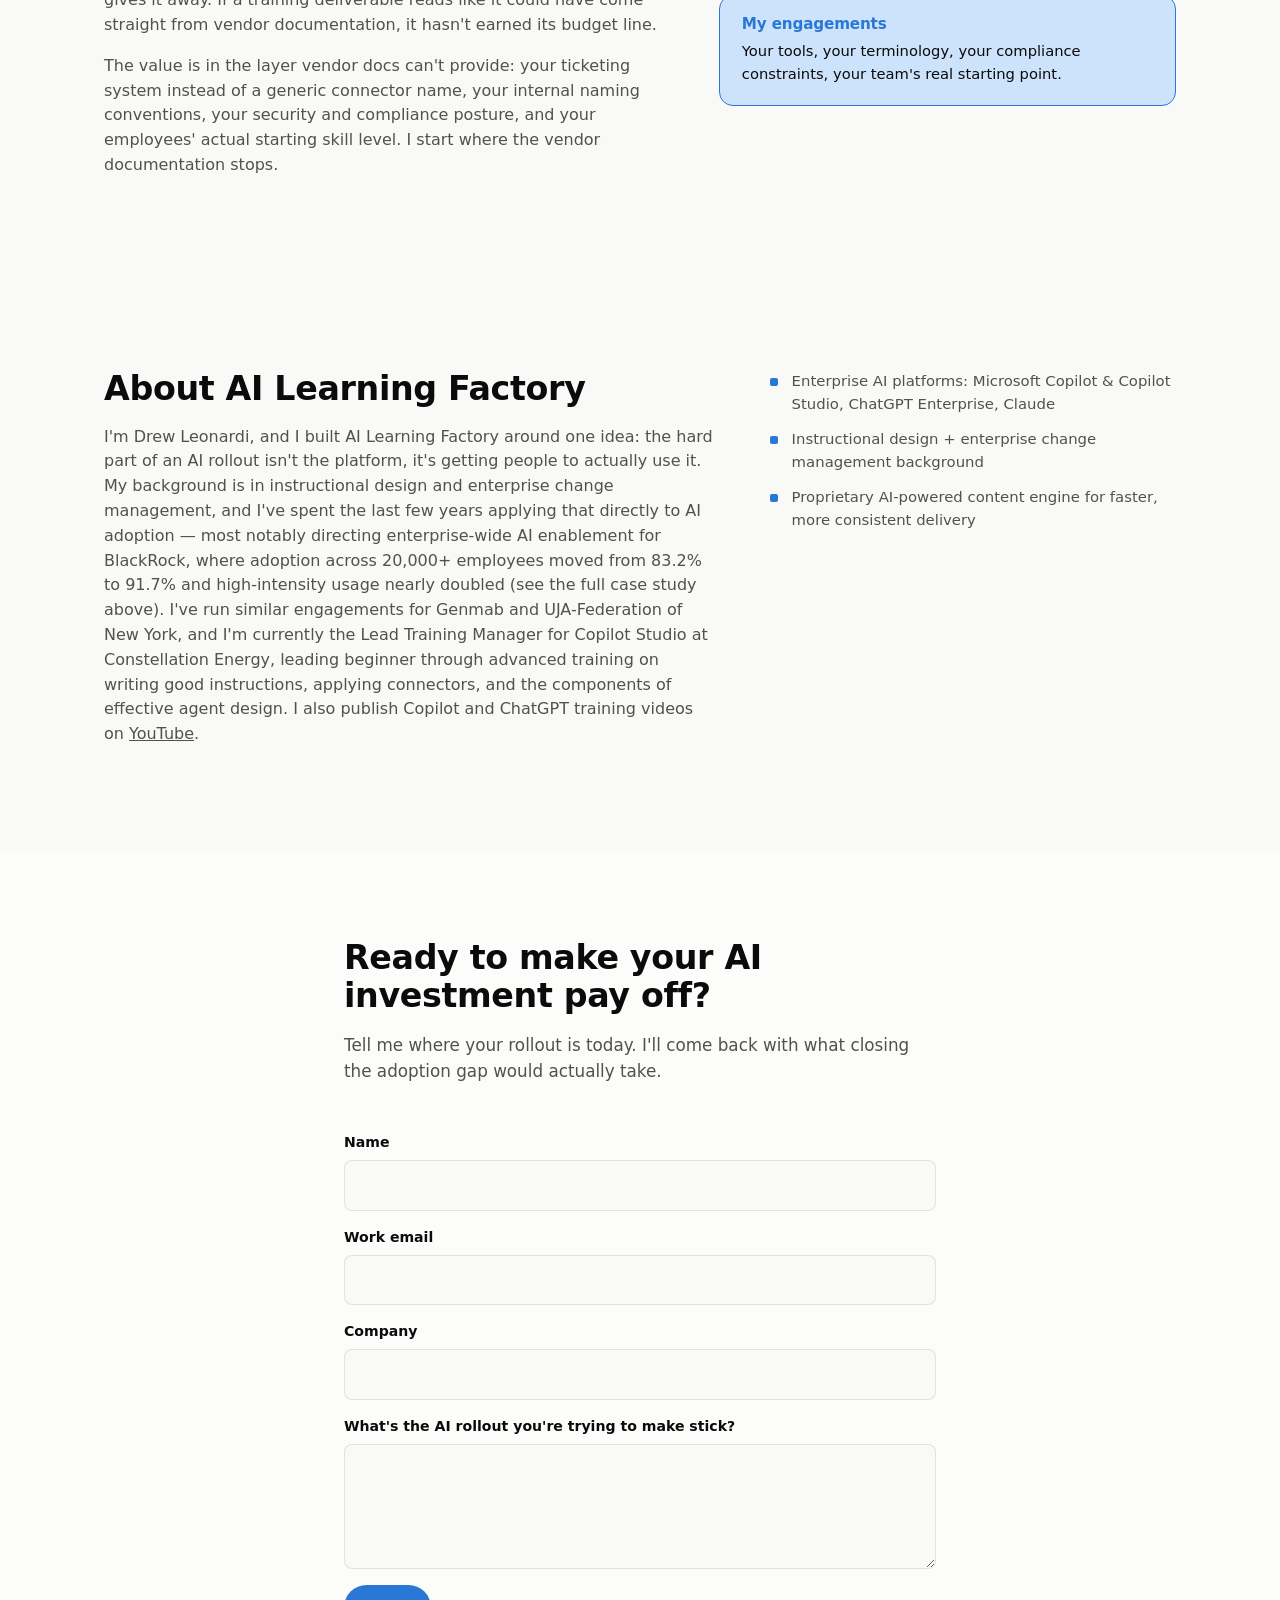
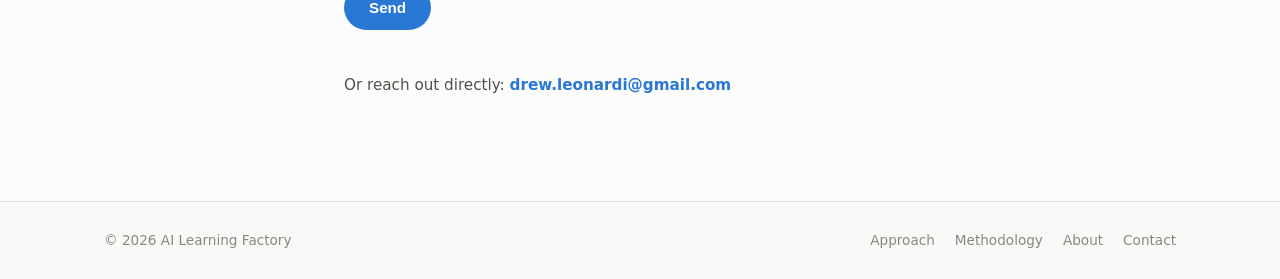
==== commit 1f9d9c70: "Switch to first-person voice; update clients to current roster; wire forms to mailto - Voice: "we/ou" ====
--- a/index.html
+++ b/index.html
@@ -40,13 +40,13 @@
       <p class="eyebrow">AI Adoption &amp; Enablement Consulting</p>
       <h1>Buying AI was the easy part.<br>Adoption is where the ROI lives.</h1>
       <p class="hero-sub">
-        We help enterprises turn Copilot, ChatGPT Enterprise, and Claude rollouts into measurable
+        I help enterprises turn Copilot, ChatGPT Enterprise, and Claude rollouts into measurable
         adoption — with enablement content, training, and change management built around how your
         teams actually work, not generic platform tutorials.
       </p>
       <div class="hero-actions">
         <a class="btn btn-primary" href="#contact">Book a Strategy Call</a>
-        <a class="btn btn-ghost" href="#methodology">See How We Map It</a>
+        <a class="btn btn-ghost" href="#methodology">See How I Map It</a>
         <a class="btn btn-ghost" href="assessment.html">Take the free readiness assessment</a>
       </div>
     </div>
@@ -82,7 +82,7 @@
           <span class="stat-value">0%</span>
           <span class="stat-label">of that gap gets closed by a better model — it closes when the
             people using the tool change how they work</span>
-          <span class="stat-source">Our thesis</span>
+          <span class="stat-source">My thesis</span>
         </div>
       </div>
       <p class="stats-footnote">
@@ -105,36 +105,36 @@
       <div class="pillar-grid">
         <article class="pillar-card reveal">
           <span class="pillar-index">01</span>
+          <h3>Assessing the Need</h3>
+          <p>
+            Adoption starts with knowing what to build &mdash; and that's a skill I train, not
+            just perform for you. Often the training itself is how to determine a use case,
+            sometimes paired with an agent built to interview stakeholders and help surface it,
+            using Agile user stories to turn "we want AI" into a specific problem. That use case
+            becomes the spec for one or several production agents. See how I
+            <a href="#methodology">map a use case</a> below.
+          </p>
+        </article>
+        <article class="pillar-card reveal">
+          <span class="pillar-index">02</span>
+          <h3>Live Enablement &amp; Video On-Demand</h3>
+          <p>
+            Training lands differently depending on the person and the moment, so I deliver both
+            &mdash; live sessions for the questions only a real conversation surfaces, and an
+            on-demand video library for the refresher six weeks later.
+          </p>
+        </article>
+        <article class="pillar-card reveal">
+          <span class="pillar-index">03</span>
           <h3>Driving Adoption</h3>
           <p>
             This is the whole point: people actually using what gets built, not a pilot that
-            quietly dies. We drive it through change management &mdash; training, AI Champion
-            networks, and custom enablement built for a specific role (like our Project Manager
+            quietly dies. I drive it through change management &mdash; training, AI Champion
+            networks, and custom enablement built for a specific role (like my Project Manager
             kit example) &mdash; reinforced by agents built to help people adopt AI itself, not
             just to do the work.
           </p>
         </article>
-        <article class="pillar-card reveal">
-          <span class="pillar-index">02</span>
-          <h3>Assessing the Need</h3>
-          <p>
-            Adoption starts with knowing what to build &mdash; and that's a skill we train, not
-            just perform for you. Often the training itself is how to determine a use case,
-            sometimes paired with an agent built to interview stakeholders and help surface it,
-            using Agile user stories to turn "we want AI" into a specific problem. That use case
-            becomes the spec for one or several production agents. See how we
-            <a href="#methodology">map a use case</a> below.
-          </p>
-        </article>
-        <article class="pillar-card reveal">
-          <span class="pillar-index">03</span>
-          <h3>Live Enablement &amp; Video On-Demand</h3>
-          <p>
-            Training lands differently depending on the person and the moment, so we deliver both
-            &mdash; live sessions for the questions only a real conversation surfaces, and an
-            on-demand video library for the refresher six weeks later.
-          </p>
-        </article>
       </div>
     </div>
   </section>
@@ -142,48 +142,39 @@
   <!-- CLIENTS -->
   <section class="section" id="clients">
     <div class="wrap">
-      <h2 class="reveal">Clients we've worked with</h2>
-      <p class="section-lead reveal">Enterprise AI adoption and instructional design engagements
-        across life sciences, financial services, nonprofit, media, and utilities.</p>
-
-      <!-- PLACEHOLDER: logos and use-case blurbs below are illustrative starting points, not
-           verified engagement details (except BlackRock, which has real figures in the Results
-           section above). Edit for accuracy before publishing. Swap each .client-logo-slot's
-           content for an <img src="assets/logos/company.svg"> once you have the real logo files
-           (download from each company's official press/brand page) — see assets/logos/README. -->
+      <h2 class="reveal">Clients I've worked with</h2>
+      <p class="section-lead reveal">Enterprise AI adoption and enablement engagements across
+        life sciences, financial services, nonprofit, and energy.</p>
+
+      <!-- Logo slots link to each client's official site. Swap the slot text for an
+           <img src="assets/logos/company.svg"> once real logo files are added — see
+           assets/logos/README. -->
       <div class="client-card-grid">
         <article class="client-card reveal">
-          <div class="client-logo-slot">Genmab</div>
+          <a class="client-logo-slot" href="https://www.genmab.com" target="_blank" rel="noopener">Genmab</a>
           <p class="client-blurb-type">Biotechnology &mdash; antibody-based cancer therapeutics</p>
-          <p class="client-blurb-usecase">Supported AI adoption among R&amp;D and clinical teams,
-            helping researchers use AI tools in daily research and documentation workflows.</p>
+          <p class="client-blurb-usecase">AI enablement work with R&amp;D and clinical teams.</p>
         </article>
         <article class="client-card reveal">
-          <div class="client-logo-slot">UJA</div>
+          <a class="client-logo-slot" href="https://www.ujafedny.org" target="_blank" rel="noopener">UJA</a>
           <p class="client-blurb-type">Nonprofit &mdash; Jewish federation supporting health, human
             service, and education agencies</p>
-          <p class="client-blurb-usecase">Trained program and development staff to use AI tools for
-            grant writing, donor communications, and program reporting.</p>
+          <p class="client-blurb-usecase">AI enablement work with program and development staff.</p>
         </article>
         <article class="client-card reveal">
-          <div class="client-logo-slot">BlackRock</div>
+          <a class="client-logo-slot" href="https://www.blackrock.com" target="_blank" rel="noopener">BlackRock</a>
           <p class="client-blurb-type">Asset management &mdash; the world's largest investment
             manager</p>
-          <p class="client-blurb-usecase">Directed enterprise-wide AI enablement for 20,000+
-            employees &mdash; see the full Results case study above.</p>
+          <p class="client-blurb-usecase">Enterprise-wide AI enablement for 20,000+ employees
+            &mdash; see the full Results case study above.</p>
         </article>
         <article class="client-card reveal">
-          <div class="client-logo-slot">Comcast</div>
-          <p class="client-blurb-type">Media &amp; technology &mdash; telecommunications,
-            broadcasting, and entertainment</p>
-          <p class="client-blurb-usecase">Designed instructional content supporting a large-scale
-            technology and process rollout across customer-facing teams.</p>
-        </article>
-        <article class="client-card reveal">
-          <div class="client-logo-slot">NJ Gas</div>
-          <p class="client-blurb-type">Utilities &mdash; regional natural gas provider</p>
-          <p class="client-blurb-usecase">Built training and job aids to support field and customer
-            service teams through new systems and process changes.</p>
+          <a class="client-logo-slot" href="https://www.constellationenergy.com" target="_blank" rel="noopener">Constellation Energy</a>
+          <p class="client-blurb-type">Energy &mdash; one of the largest producers of carbon-free
+            energy in the U.S.</p>
+          <p class="client-blurb-usecase">Lead Training Manager for Copilot Studio, running
+            beginner, intermediate, and advanced training on writing good instructions, applying
+            connectors, and the components of effective agent design.</p>
         </article>
       </div>
     </div>
@@ -239,9 +230,9 @@
   <!-- METHODOLOGY -->
   <section class="section" id="methodology">
     <div class="wrap">
-      <h2 class="reveal">How We Map Your AI Rollout</h2>
+      <h2 class="reveal">How I Map Your AI Rollout</h2>
       <p class="section-lead reveal">
-        We don't start with a shelf of kits or a platform demo. We start with your use case, then
+        I don't start with a shelf of kits or a platform demo. I start with your use case, then
         work outward to the architecture and the enablement it takes to run it.
       </p>
 
@@ -250,11 +241,11 @@
           <span class="pillar-index">01</span>
           <h3>Identify the Problem</h3>
           <p>
-            What are you actually trying to solve? Before any platform or agent gets named, we run
+            What are you actually trying to solve? Before any platform or agent gets named, I run
             a working session to pin down the real use case &mdash; the workflow that's slow,
-            inconsistent, or stuck waiting on one person's time. We use Agile user stories &mdash;
+            inconsistent, or stuck waiting on one person's time. I use Agile user stories &mdash;
             "As a [role], I want to [do X], so that [outcome]" &mdash; to turn a vague ask into a
-            specific, buildable problem statement. Sometimes we run this discovery step as its own
+            specific, buildable problem statement. Sometimes I run this discovery step as its own
             agent, interviewing stakeholders directly &mdash; the use case it surfaces becomes the
             spec for the production agent(s) built in Step 3.
           </p>
@@ -263,10 +254,10 @@
           <span class="pillar-index">02</span>
           <h3>Map the Approach</h3>
           <p>
-            Once the use case is clear, we map the right architecture &mdash; which platform, how
+            Once the use case is clear, I map the right architecture &mdash; which platform, how
             many agents you actually need, and how they hand off to one another. This is also where
-            we answer "is there a Connector for that?" &mdash; Copilot Studio ships hundreds of
-            them, and knowing the catalog (or knowing when nothing fits) is our job, not something
+            I answer "is there a Connector for that?" &mdash; Copilot Studio ships hundreds of
+            them, and knowing the catalog (or knowing when nothing fits) is my job, not something
             you have to research yourself.
           </p>
         </article>
@@ -274,9 +265,9 @@
           <span class="pillar-index">03</span>
           <h3>Build &amp; Enable</h3>
           <p>
-            We build to the map &mdash; a single agent, a multi-agent system, or both &mdash; then
+            I build to the map &mdash; a single agent, a multi-agent system, or both &mdash; then
             enable it through change management: training, AI Champion networks, and role-based
-            custom enablement, like our Project Manager kit example. The output fits the use case;
+            custom enablement, like my Project Manager kit example. The output fits the use case;
             it's never a template applied backwards.
           </p>
         </article>
@@ -293,7 +284,7 @@
         <article class="kit-card">
           <span class="kit-index">01</span>
           <h3>Identify the Use Case</h3>
-          <p>Before any platform gets named, we train teams to determine a use case themselves.</p>
+          <p>Before any platform gets named, I train teams to determine a use case themselves.</p>
           <ul class="kit-features">
             <li>Agile user stories to define the problem precisely</li>
             <li>Agents built specifically to help with problem identification</li>
@@ -363,7 +354,7 @@
       </div>
 
       <p class="section-lead reveal" style="margin-top:28px;">
-        <strong>The pattern we teach:</strong> start with one parent agent that owns the front door
+        <strong>The pattern I teach:</strong> start with one parent agent that owns the front door
         &mdash; it understands the request and routes it. Then add child agents one at a time, each
         scoped to a single job (look something up, draft a document, update a system through a
         connector). Every agent stays simple to build, test, and hand off &mdash; and it's exactly
@@ -377,7 +368,7 @@
         <a class="btn btn-primary" href="#contact">Map My Use Case</a>
       </p>
       <p class="reveal">
-        Curious what this looks like end-to-end? See our
+        Curious what this looks like end-to-end? See my
         <a href="project-manager-kit.html">Project Manager rollout example</a>.
       </p>
     </div>
@@ -459,7 +450,7 @@
         <p>
           The value is in the layer vendor docs can't provide: your ticketing system instead of a
           generic connector name, your internal naming conventions, your security and compliance
-          posture, and your employees' actual starting skill level. We start where the vendor
+          posture, and your employees' actual starting skill level. I start where the vendor
           documentation stops.
         </p>
       </div>
@@ -469,7 +460,7 @@
           <p>Platform features, in the vendor's language, for an imaginary average user.</p>
         </div>
         <div class="why-item why-item--accent">
-          <h4>Our engagements</h4>
+          <h4>My engagements</h4>
           <p>Your tools, your terminology, your compliance constraints, your team's real starting
             point.</p>
         </div>
@@ -482,11 +473,18 @@
     <div class="wrap about-grid">
       <div class="reveal">
         <h2>About AI Learning Factory</h2>
-        <!-- PLACEHOLDER: replace with founder bio, credentials, and prior enterprise programs led -->
-        <p class="placeholder-copy">
-          [Add founder bio here — background, credentials, and the enterprise AI or L&amp;D programs
-          you've led. This section is what makes the ROI claims above credible, so specifics matter
-          more than adjectives.]
+        <p>
+          I'm Drew Leonardi, and I built AI Learning Factory around one idea: the hard part of an
+          AI rollout isn't the platform, it's getting people to actually use it. My background is
+          in instructional design and enterprise change management, and I've spent the last few
+          years applying that directly to AI adoption &mdash; most notably directing enterprise-wide
+          AI enablement for BlackRock, where adoption across 20,000+ employees moved from 83.2% to
+          91.7% and high-intensity usage nearly doubled (see the full case study above). I've run
+          similar engagements for Genmab and UJA-Federation of New York, and I'm currently the Lead
+          Training Manager for Copilot Studio at Constellation Energy, leading beginner through
+          advanced training on writing good instructions, applying connectors, and the components
+          of effective agent design. I also publish Copilot and ChatGPT training videos on
+          <a href="https://www.youtube.com/@Dleo8472" target="_blank" rel="noopener">YouTube</a>.
         </p>
       </div>
       <div class="about-cred reveal">
@@ -504,12 +502,13 @@
     <div class="wrap contact-inner">
       <h2 class="reveal">Ready to make your AI investment pay off?</h2>
       <p class="section-lead reveal">
-        Tell us where your rollout is today. We'll come back with what closing the adoption gap
+        Tell me where your rollout is today. I'll come back with what closing the adoption gap
         would actually take.
       </p>
 
-      <form class="contact-form reveal" id="contact-form" action="https://formspree.io/f/YOUR_FORM_ID" method="POST">
-        <!-- TODO: replace action with a real Formspree/Netlify Forms endpoint before launch -->
+      <!-- No backend: submitting opens a prefilled email to drew.leonardi@gmail.com via
+           script.js. Swap for a real Formspree/Netlify Forms endpoint later if preferred. -->
+      <form class="contact-form reveal" id="contact-form" action="#" method="POST">
         <div class="form-row">
           <label for="name">Name</label>
           <input type="text" id="name" name="name" required>
--- a/styles.css
+++ b/styles.css
@@ -338,7 +338,7 @@
 /* ---------- Clients ---------- */
 .client-card-grid {
   display: grid;
-  grid-template-columns: repeat(3, 1fr);
+  grid-template-columns: repeat(4, 1fr);
   gap: 20px;
 }
 .client-card {
@@ -355,8 +355,11 @@
   font-size: 1.1rem;
   font-weight: 700;
   color: var(--text-primary);
+  text-decoration: none;
   margin-bottom: 16px;
-}
+  transition: color 0.15s ease;
+}
+.client-logo-slot:hover { color: var(--accent); }
 .client-logo-slot img {
   max-height: 100%;
   max-width: 100%;
@@ -766,7 +769,7 @@
 @media (max-width: 900px) {
   .stat-grid { grid-template-columns: 1fr; }
   .pillar-grid { grid-template-columns: 1fr; }
-  .client-card-grid { grid-template-columns: 1fr 1fr; }
+  .client-card-grid { grid-template-columns: 1fr 1fr; gap: 16px; }
   .kit-grid { grid-template-columns: 1fr 1fr; }
   .portfolio-grid { grid-template-columns: 1fr 1fr; }
   .why-grid, .about-grid { grid-template-columns: 1fr; gap: 32px; }
@@ -776,6 +779,7 @@
 @media (max-width: 560px) {
   .portfolio-grid { grid-template-columns: 1fr; }
   .kit-grid { grid-template-columns: 1fr; }
+  .client-card-grid { grid-template-columns: 1fr; }
   .case-study-stats { grid-template-columns: 1fr; }
   .case-study { padding: 28px 22px; }
   .likert { grid-template-columns: repeat(5, 1fr); font-size: 0.6rem; }
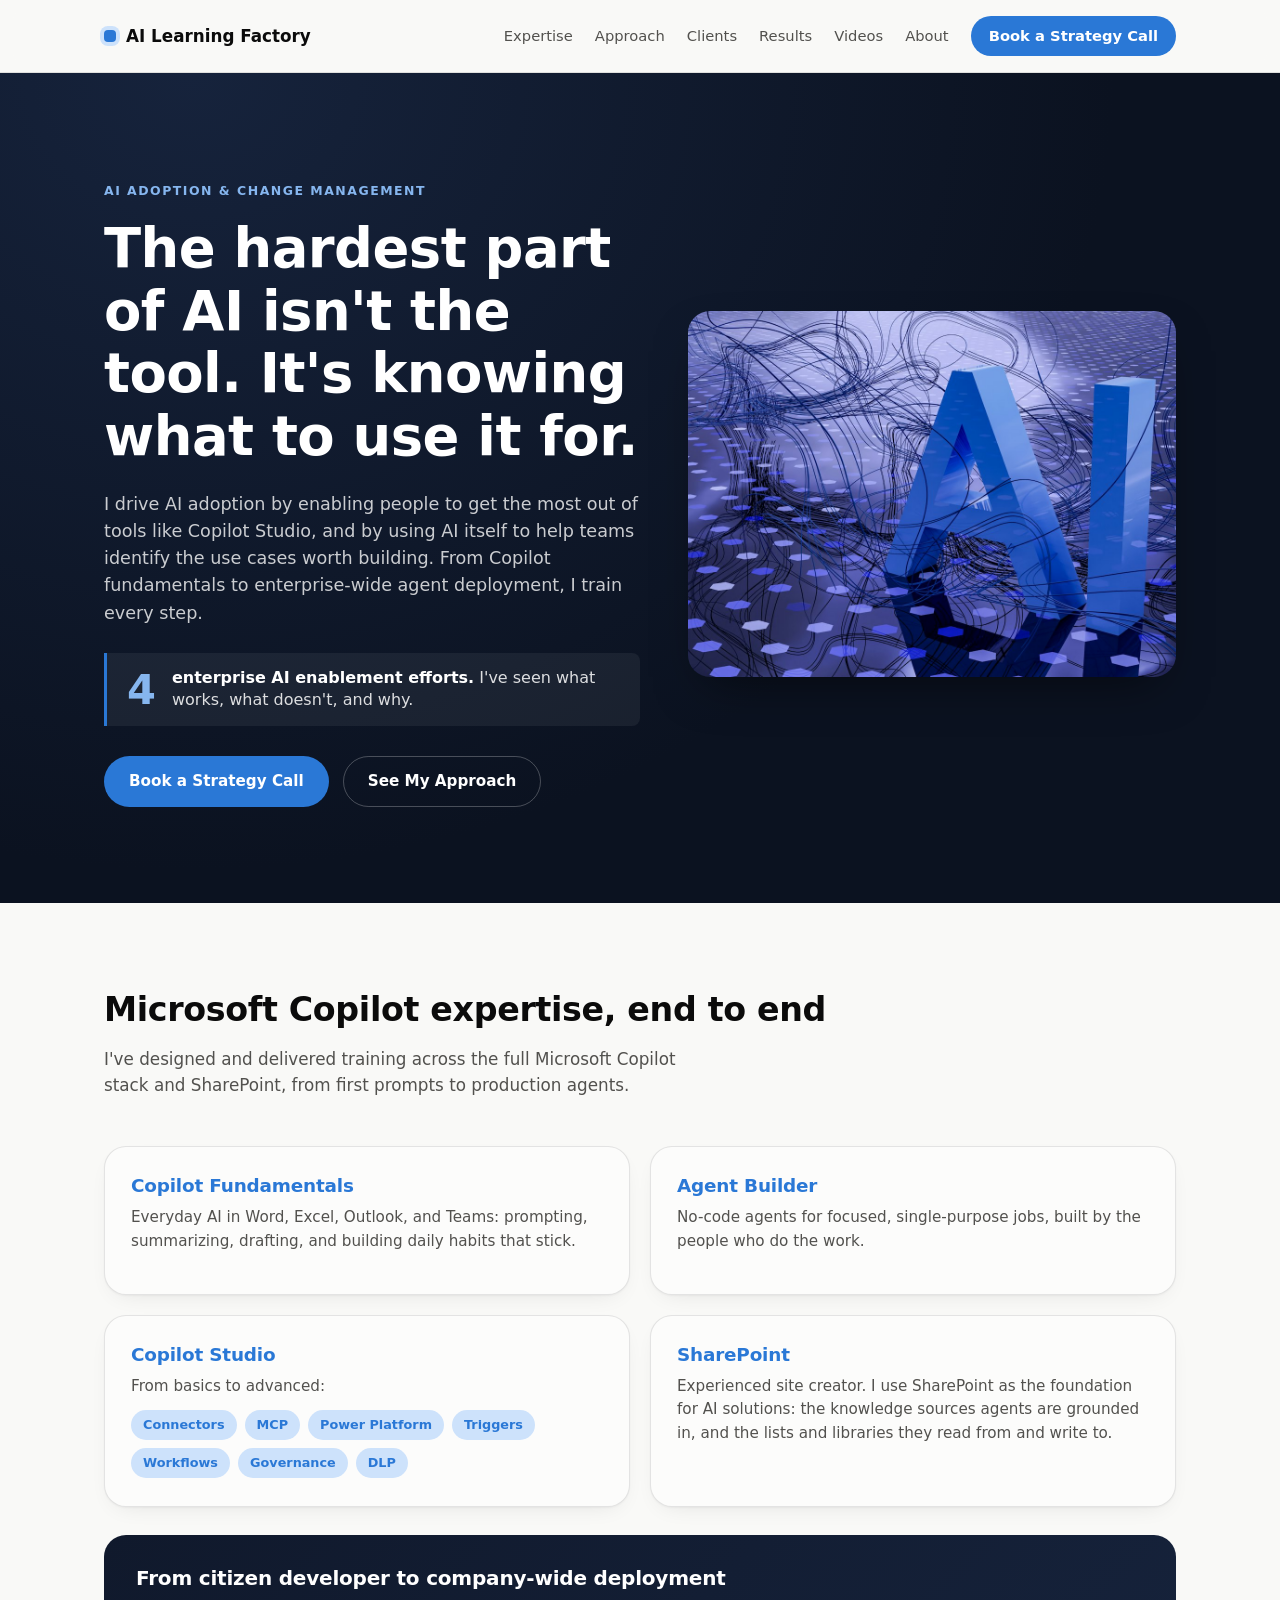
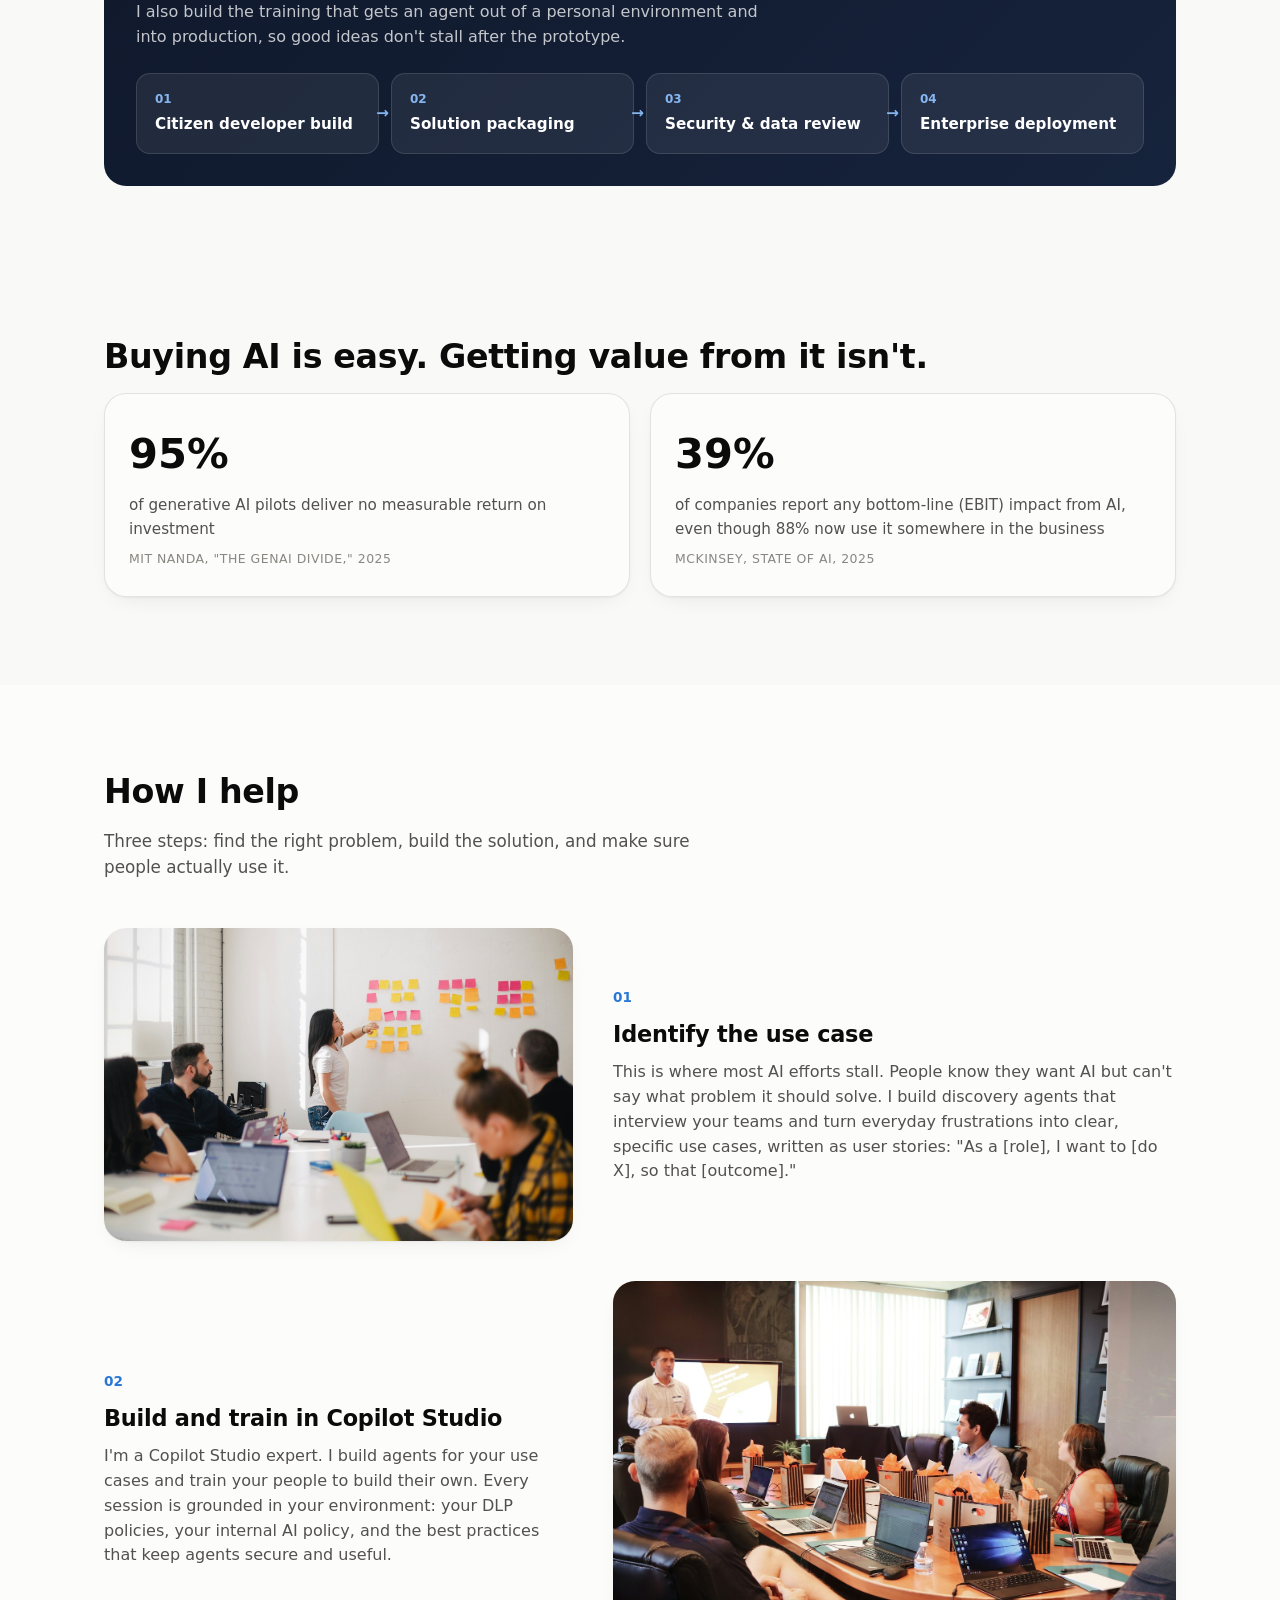
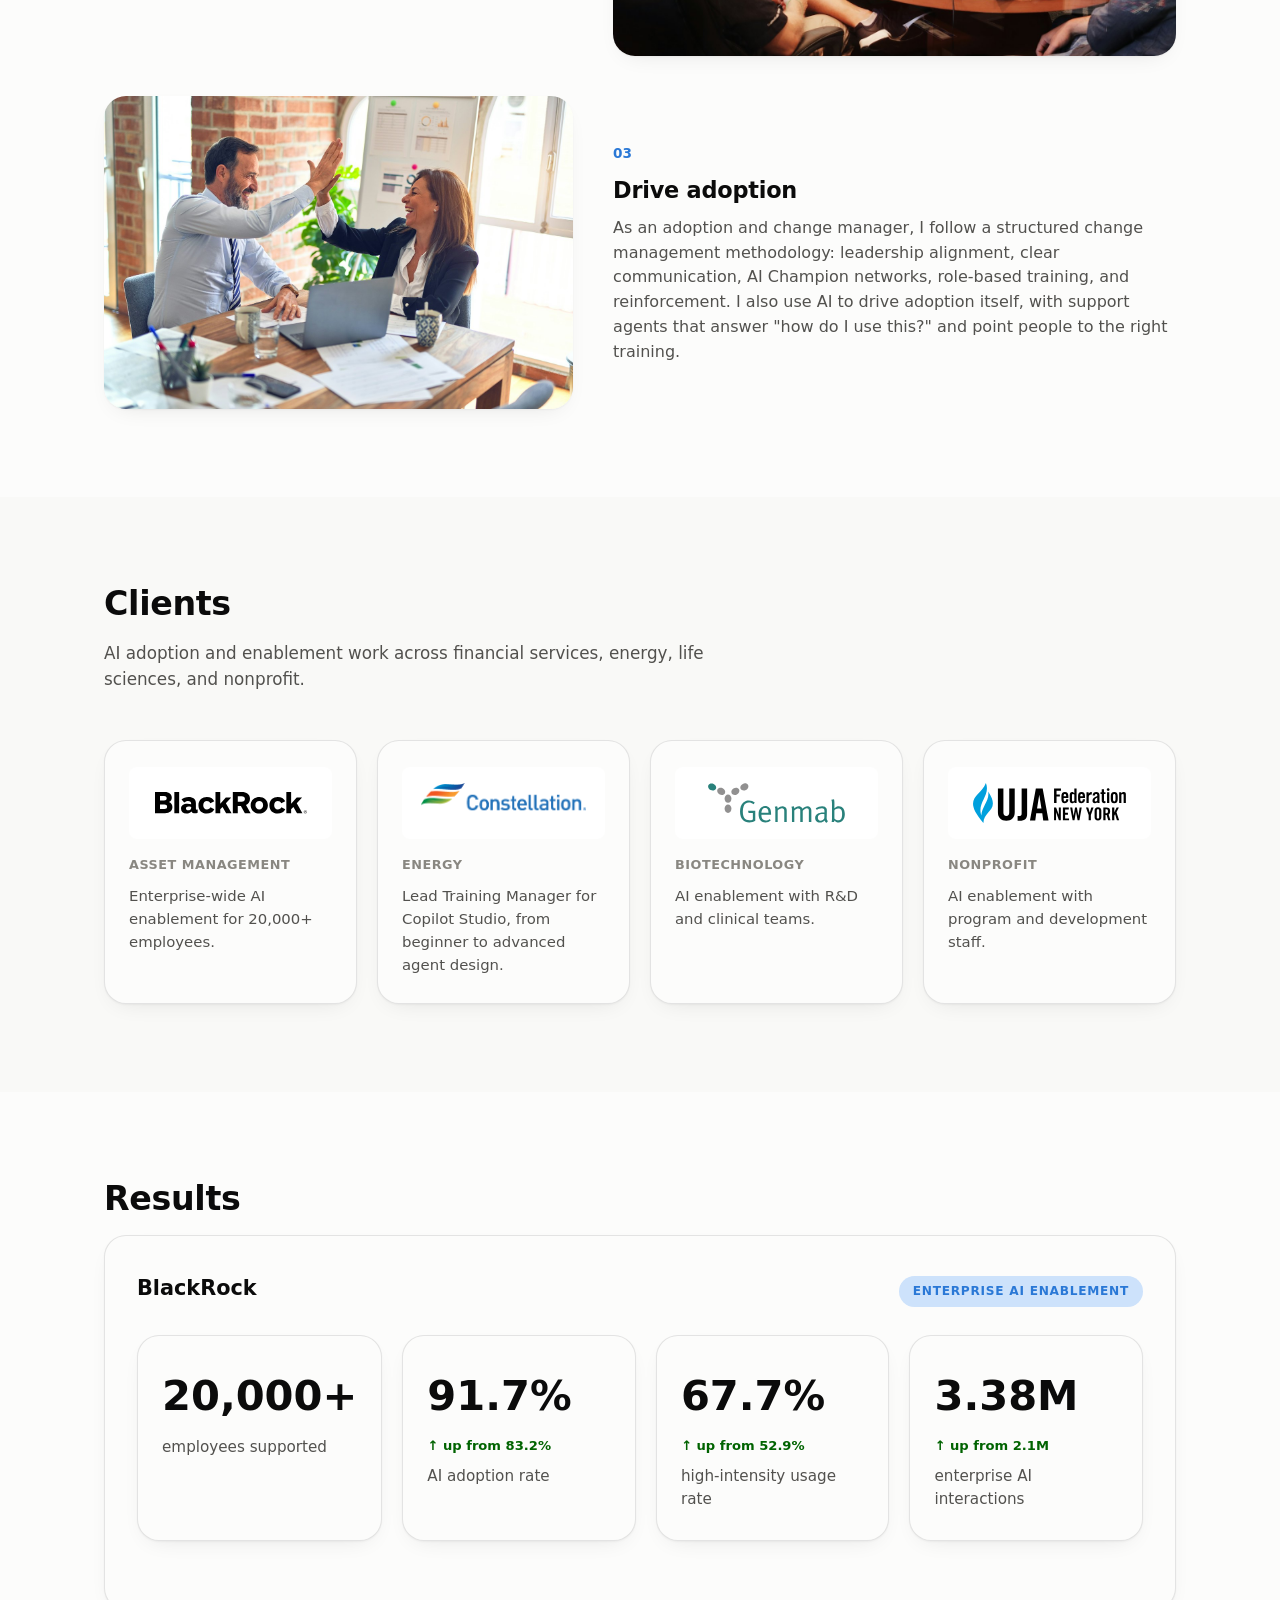
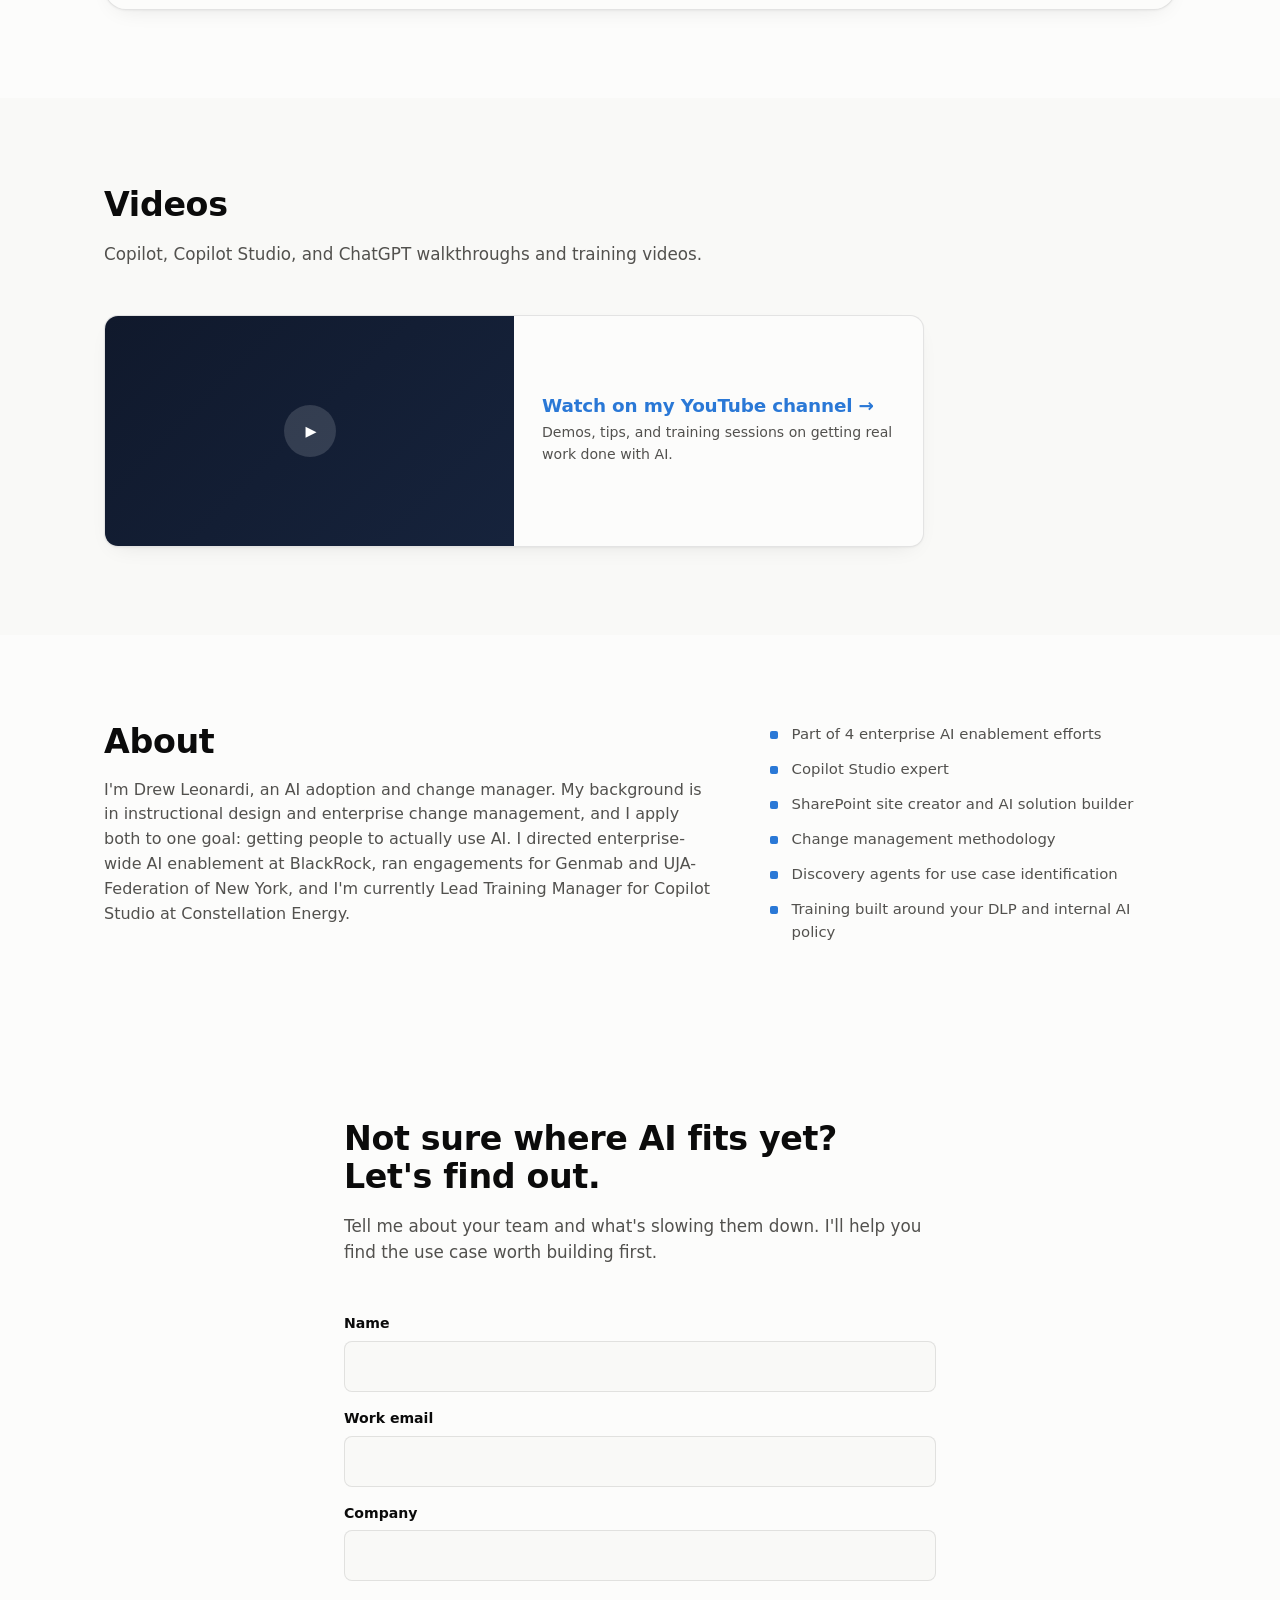
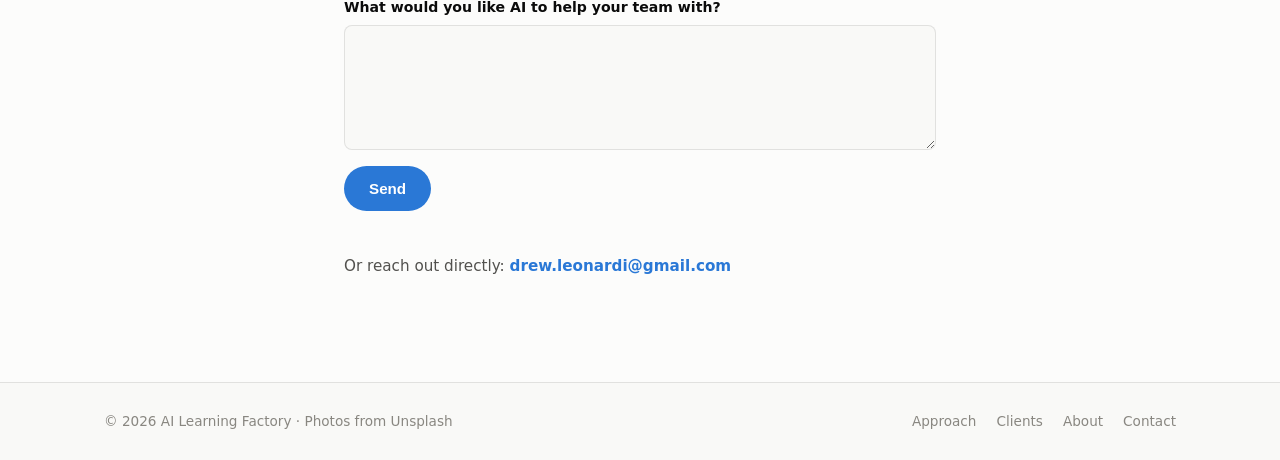
==== commit 58b949a1: "Simplify homepage around use-case discovery and Copilot expertise - New hero copy and proof point (4" ====
--- a/index.html
+++ b/index.html
@@ -3,8 +3,8 @@
 <head>
 <meta charset="UTF-8">
 <meta name="viewport" content="width=device-width, initial-scale=1.0">
-<title>AI Learning Factory — AI Adoption &amp; Enablement Consulting</title>
-<meta name="description" content="AI Learning Factory helps enterprises turn Copilot, ChatGPT Enterprise, and Claude rollouts into measurable adoption through enablement content, training, and change management.">
+<title>AI Learning Factory — AI Adoption &amp; Change Management</title>
+<meta name="description" content="AI Learning Factory helps organizations find the right AI use cases, build them in Copilot Studio, and drive real adoption through proven change management.">
 <link rel="stylesheet" href="styles.css">
 </head>
 <body>
@@ -18,11 +18,11 @@
       <span class="brand-text">AI Learning Factory</span>
     </a>
     <nav class="site-nav" id="site-nav">
+      <a href="#expertise">Expertise</a>
       <a href="#approach">Approach</a>
-      <a href="#methodology">Methodology</a>
       <a href="#clients">Clients</a>
       <a href="#results">Results</a>
-      <a href="#portfolio">Portfolio</a>
+      <a href="#videos">Videos</a>
       <a href="#about">About</a>
       <a href="#contact" class="nav-cta">Book a Strategy Call</a>
     </nav>
@@ -36,18 +36,79 @@
 
   <!-- HERO -->
   <section class="hero">
-    <div class="wrap hero-inner">
-      <p class="eyebrow">AI Adoption &amp; Enablement Consulting</p>
-      <h1>Buying AI was the easy part.<br>Adoption is where the ROI lives.</h1>
-      <p class="hero-sub">
-        I help enterprises turn Copilot, ChatGPT Enterprise, and Claude rollouts into measurable
-        adoption — with enablement content, training, and change management built around how your
-        teams actually work, not generic platform tutorials.
-      </p>
-      <div class="hero-actions">
-        <a class="btn btn-primary" href="#contact">Book a Strategy Call</a>
-        <a class="btn btn-ghost" href="#methodology">See How I Map It</a>
-        <a class="btn btn-ghost" href="assessment.html">Take the free readiness assessment</a>
+    <div class="wrap hero-split">
+      <div class="hero-copy">
+        <p class="eyebrow">AI Adoption &amp; Change Management</p>
+        <h1>The hardest part of AI isn't the tool. It's knowing what to use it for.</h1>
+        <p class="hero-sub">
+          I drive AI adoption by enabling people to get the most out of tools like Copilot
+          Studio, and by using AI itself to help teams identify the use cases worth building.
+          From Copilot fundamentals to enterprise-wide agent deployment, I train every step.
+        </p>
+        <div class="hero-proof">
+          <span class="hero-proof-num">4</span>
+          <span class="hero-proof-text"><strong>enterprise AI enablement efforts.</strong>
+            I've seen what works, what doesn't, and why.</span>
+        </div>
+        <div class="hero-actions">
+          <a class="btn btn-primary" href="#contact">Book a Strategy Call</a>
+          <a class="btn btn-ghost" href="#approach">See My Approach</a>
+        </div>
+      </div>
+      <!-- Photo: Unsplash (free license), photo-1677442136019-21780ecad995 -->
+      <img class="hero-photo" src="assets/img/hero-ai.jpg" alt="Abstract 3D rendering of the letters AI on a blue digital surface">
+    </div>
+  </section>
+
+  <!-- EXPERTISE -->
+  <section class="section expertise-section" id="expertise">
+    <div class="wrap">
+      <h2 class="reveal">Microsoft Copilot expertise, end to end</h2>
+      <p class="section-lead reveal">I've designed and delivered training across the full
+        Microsoft Copilot stack and SharePoint, from first prompts to production agents.</p>
+
+      <div class="expertise-grid">
+        <article class="expertise-card reveal">
+          <h3>Copilot Fundamentals</h3>
+          <p>Everyday AI in Word, Excel, Outlook, and Teams: prompting, summarizing, drafting,
+            and building daily habits that stick.</p>
+        </article>
+        <article class="expertise-card reveal">
+          <h3>Agent Builder</h3>
+          <p>No-code agents for focused, single-purpose jobs, built by the people who do the
+            work.</p>
+        </article>
+        <article class="expertise-card reveal">
+          <h3>Copilot Studio</h3>
+          <p>From basics to advanced:</p>
+          <ul class="tag-list">
+            <li>Connectors</li>
+            <li>MCP</li>
+            <li>Power Platform</li>
+            <li>Triggers</li>
+            <li>Workflows</li>
+            <li>Governance</li>
+            <li>DLP</li>
+          </ul>
+        </article>
+        <article class="expertise-card reveal">
+          <h3>SharePoint</h3>
+          <p>Experienced site creator. I use SharePoint as the foundation for AI solutions:
+            the knowledge sources agents are grounded in, and the lists and libraries they read
+            from and write to.</p>
+        </article>
+      </div>
+
+      <div class="deploy-path reveal">
+        <h3>From citizen developer to company-wide deployment</h3>
+        <p>I also build the training that gets an agent out of a personal environment and into
+          production, so good ideas don't stall after the prototype.</p>
+        <ol class="deploy-steps">
+          <li><span>Citizen developer build</span></li>
+          <li><span>Solution packaging</span></li>
+          <li><span>Security &amp; data review</span></li>
+          <li><span>Enterprise deployment</span></li>
+        </ol>
       </div>
     </div>
   </section>
@@ -55,13 +116,8 @@
   <!-- PROBLEM / STATS -->
   <section class="section stats-section reveal">
     <div class="wrap">
-      <h2>The AI adoption gap is real — and it's expensive</h2>
-      <p class="section-lead">
-        Most enterprises aren't struggling to buy AI tools. They're struggling to get employees to
-        use them well enough, often enough, to move the numbers the business case was built on.
-      </p>
-
-      <div class="stat-grid">
+      <h2>Buying AI is easy. Getting value from it isn't.</h2>
+      <div class="stat-grid stat-grid--two">
         <div class="stat-tile">
           <span class="stat-value">95%</span>
           <span class="stat-label">of generative AI pilots deliver no measurable return on
@@ -78,62 +134,62 @@
                (fielded June-July 2025), mckinsey.com -->
           <span class="stat-source">McKinsey, State of AI, 2025</span>
         </div>
-        <div class="stat-tile stat-tile--accent">
-          <span class="stat-value">0%</span>
-          <span class="stat-label">of that gap gets closed by a better model — it closes when the
-            people using the tool change how they work</span>
-          <span class="stat-source">My thesis</span>
-        </div>
-      </div>
-      <p class="stats-footnote">
-        Sources: MIT NANDA, "The GenAI Divide: State of AI in Business 2025" (July 2025); McKinsey,
-        "The State of AI: Global Survey 2025."
-      </p>
-    </div>
-  </section>
-
-  <!-- APPROACH / PILLARS -->
-  <section class="section" id="approach">
-    <div class="wrap">
-      <h2 class="reveal">What actually closes the gap</h2>
-      <p class="section-lead reveal">
-        "Having AI" isn't a differentiator anymore. Driving adoption is the whole point of the
-        work — and that starts with assessing the real need, not naming a platform. Everything
-        below flows in that order.
-      </p>
-
-      <div class="pillar-grid">
-        <article class="pillar-card reveal">
-          <span class="pillar-index">01</span>
-          <h3>Assessing the Need</h3>
-          <p>
-            Adoption starts with knowing what to build &mdash; and that's a skill I train, not
-            just perform for you. Often the training itself is how to determine a use case,
-            sometimes paired with an agent built to interview stakeholders and help surface it,
-            using Agile user stories to turn "we want AI" into a specific problem. That use case
-            becomes the spec for one or several production agents. See how I
-            <a href="#methodology">map a use case</a> below.
-          </p>
-        </article>
-        <article class="pillar-card reveal">
-          <span class="pillar-index">02</span>
-          <h3>Live Enablement &amp; Video On-Demand</h3>
-          <p>
-            Training lands differently depending on the person and the moment, so I deliver both
-            &mdash; live sessions for the questions only a real conversation surfaces, and an
-            on-demand video library for the refresher six weeks later.
-          </p>
-        </article>
-        <article class="pillar-card reveal">
-          <span class="pillar-index">03</span>
-          <h3>Driving Adoption</h3>
-          <p>
-            This is the whole point: people actually using what gets built, not a pilot that
-            quietly dies. I drive it through change management &mdash; training, AI Champion
-            networks, and custom enablement built for a specific role (like my Project Manager
-            kit example) &mdash; reinforced by agents built to help people adopt AI itself, not
-            just to do the work.
-          </p>
+      </div>
+    </div>
+  </section>
+
+  <!-- APPROACH -->
+  <section class="section section-alt" id="approach">
+    <div class="wrap">
+      <h2 class="reveal">How I help</h2>
+      <p class="section-lead reveal">Three steps: find the right problem, build the solution,
+        and make sure people actually use it.</p>
+
+      <div class="step-list">
+        <article class="step reveal">
+          <!-- Photo: Unsplash (free license), photo-1552664730-d307ca884978 -->
+          <img class="step-photo" src="assets/img/use-case-workshop.jpg" alt="Team mapping ideas on sticky notes during a workshop">
+          <div class="step-body">
+            <span class="pillar-index">01</span>
+            <h3>Identify the use case</h3>
+            <p>
+              This is where most AI efforts stall. People know they want AI but can't say what
+              problem it should solve. I build discovery agents that interview your teams and turn
+              everyday frustrations into clear, specific use cases, written as user stories:
+              "As a [role], I want to [do X], so that [outcome]."
+            </p>
+          </div>
+        </article>
+
+        <article class="step reveal">
+          <!-- Photo: Unsplash (free license), photo-1542744173-8e7e53415bb0 -->
+          <img class="step-photo" src="assets/img/training-session.jpg" alt="Trainer leading a session with colleagues around a conference table">
+          <div class="step-body">
+            <span class="pillar-index">02</span>
+            <h3>Build and train in Copilot Studio</h3>
+            <p>
+              I'm a Copilot Studio expert. I build agents for your use cases and train your
+              people to build their own. Every session is grounded in your environment: your
+              DLP policies, your internal AI policy, and the best practices that keep agents
+              secure and useful.
+            </p>
+          </div>
+        </article>
+
+        <article class="step reveal">
+          <!-- Photo: Unsplash (free license), photo-1600880292203-757bb62b4baf -->
+          <img class="step-photo" src="assets/img/adoption-win.jpg" alt="Two colleagues celebrating a success at their desk">
+          <div class="step-body">
+            <span class="pillar-index">03</span>
+            <h3>Drive adoption</h3>
+            <p>
+              As an adoption and change manager, I follow a structured change management
+              methodology: leadership alignment, clear communication, AI Champion networks,
+              role-based training, and reinforcement. I also use AI to drive adoption itself,
+              with support agents that answer "how do I use this?" and point people to the
+              right training.
+            </p>
+          </div>
         </article>
       </div>
     </div>
@@ -142,39 +198,41 @@
   <!-- CLIENTS -->
   <section class="section" id="clients">
     <div class="wrap">
-      <h2 class="reveal">Clients I've worked with</h2>
-      <p class="section-lead reveal">Enterprise AI adoption and enablement engagements across
-        life sciences, financial services, nonprofit, and energy.</p>
-
-      <!-- Logo slots link to each client's official site. Swap the slot text for an
-           <img src="assets/logos/company.svg"> once real logo files are added — see
-           assets/logos/README. -->
+      <h2 class="reveal">Clients</h2>
+      <p class="section-lead reveal">AI adoption and enablement work across financial services,
+        energy, life sciences, and nonprofit.</p>
+
+      <!-- Logos: BlackRock and Genmab via Wikimedia Commons; Constellation and UJA from each
+           company's own website. Confirm each client is OK with logo use before launch. -->
       <div class="client-card-grid">
         <article class="client-card reveal">
-          <a class="client-logo-slot" href="https://www.genmab.com" target="_blank" rel="noopener">Genmab</a>
-          <p class="client-blurb-type">Biotechnology &mdash; antibody-based cancer therapeutics</p>
-          <p class="client-blurb-usecase">AI enablement work with R&amp;D and clinical teams.</p>
+          <a class="client-logo-slot" href="https://www.blackrock.com" target="_blank" rel="noopener">
+            <img src="assets/logos/blackrock.svg" alt="BlackRock">
+          </a>
+          <p class="client-blurb-type">Asset management</p>
+          <p class="client-blurb-usecase">Enterprise-wide AI enablement for 20,000+ employees.</p>
         </article>
         <article class="client-card reveal">
-          <a class="client-logo-slot" href="https://www.ujafedny.org" target="_blank" rel="noopener">UJA</a>
-          <p class="client-blurb-type">Nonprofit &mdash; Jewish federation supporting health, human
-            service, and education agencies</p>
-          <p class="client-blurb-usecase">AI enablement work with program and development staff.</p>
+          <a class="client-logo-slot" href="https://www.constellationenergy.com" target="_blank" rel="noopener">
+            <img src="assets/logos/constellation.png" alt="Constellation Energy">
+          </a>
+          <p class="client-blurb-type">Energy</p>
+          <p class="client-blurb-usecase">Lead Training Manager for Copilot Studio, from beginner
+            to advanced agent design.</p>
         </article>
         <article class="client-card reveal">
-          <a class="client-logo-slot" href="https://www.blackrock.com" target="_blank" rel="noopener">BlackRock</a>
-          <p class="client-blurb-type">Asset management &mdash; the world's largest investment
-            manager</p>
-          <p class="client-blurb-usecase">Enterprise-wide AI enablement for 20,000+ employees
-            &mdash; see the full Results case study above.</p>
+          <a class="client-logo-slot" href="https://www.genmab.com" target="_blank" rel="noopener">
+            <img src="assets/logos/genmab.svg" alt="Genmab">
+          </a>
+          <p class="client-blurb-type">Biotechnology</p>
+          <p class="client-blurb-usecase">AI enablement with R&amp;D and clinical teams.</p>
         </article>
         <article class="client-card reveal">
-          <a class="client-logo-slot" href="https://www.constellationenergy.com" target="_blank" rel="noopener">Constellation Energy</a>
-          <p class="client-blurb-type">Energy &mdash; one of the largest producers of carbon-free
-            energy in the U.S.</p>
-          <p class="client-blurb-usecase">Lead Training Manager for Copilot Studio, running
-            beginner, intermediate, and advanced training on writing good instructions, applying
-            connectors, and the components of effective agent design.</p>
+          <a class="client-logo-slot" href="https://www.ujafedny.org" target="_blank" rel="noopener">
+            <img src="assets/logos/uja.svg" alt="UJA-Federation of New York">
+          </a>
+          <p class="client-blurb-type">Nonprofit</p>
+          <p class="client-blurb-usecase">AI enablement with program and development staff.</p>
         </article>
       </div>
     </div>
@@ -184,8 +242,6 @@
   <section class="section section-alt" id="results">
     <div class="wrap">
       <h2 class="reveal">Results</h2>
-      <p class="section-lead reveal">One representative engagement — enterprise AI enablement led
-        end-to-end for a global financial services client.</p>
 
       <div class="case-study reveal">
         <div class="case-study-head">
@@ -196,7 +252,7 @@
         <div class="stat-grid case-study-stats">
           <div class="stat-tile">
             <span class="stat-value">20,000+</span>
-            <span class="stat-label">employees supported across the enablement initiative</span>
+            <span class="stat-label">employees supported</span>
           </div>
           <div class="stat-tile">
             <span class="stat-value">91.7%</span>
@@ -214,284 +270,50 @@
             <span class="stat-label">enterprise AI interactions</span>
           </div>
         </div>
-
-        <div class="case-study-scope">
-          <h4>Scope of engagement</h4>
-          <ul>
-            <li>Led global AI enablement programs spanning North America, Europe, and Asia</li>
-            <li>Partnered with executive leadership on AI strategy, organizational change,
-              governance, and M&amp;A readiness</li>
-          </ul>
-        </div>
-      </div>
-    </div>
-  </section>
-
-  <!-- METHODOLOGY -->
-  <section class="section" id="methodology">
-    <div class="wrap">
-      <h2 class="reveal">How I Map Your AI Rollout</h2>
-      <p class="section-lead reveal">
-        I don't start with a shelf of kits or a platform demo. I start with your use case, then
-        work outward to the architecture and the enablement it takes to run it.
-      </p>
-
-      <div class="pillar-grid">
-        <article class="pillar-card reveal">
-          <span class="pillar-index">01</span>
-          <h3>Identify the Problem</h3>
-          <p>
-            What are you actually trying to solve? Before any platform or agent gets named, I run
-            a working session to pin down the real use case &mdash; the workflow that's slow,
-            inconsistent, or stuck waiting on one person's time. I use Agile user stories &mdash;
-            "As a [role], I want to [do X], so that [outcome]" &mdash; to turn a vague ask into a
-            specific, buildable problem statement. Sometimes I run this discovery step as its own
-            agent, interviewing stakeholders directly &mdash; the use case it surfaces becomes the
-            spec for the production agent(s) built in Step 3.
-          </p>
-        </article>
-        <article class="pillar-card reveal">
-          <span class="pillar-index">02</span>
-          <h3>Map the Approach</h3>
-          <p>
-            Once the use case is clear, I map the right architecture &mdash; which platform, how
-            many agents you actually need, and how they hand off to one another. This is also where
-            I answer "is there a Connector for that?" &mdash; Copilot Studio ships hundreds of
-            them, and knowing the catalog (or knowing when nothing fits) is my job, not something
-            you have to research yourself.
-          </p>
-        </article>
-        <article class="pillar-card reveal">
-          <span class="pillar-index">03</span>
-          <h3>Build &amp; Enable</h3>
-          <p>
-            I build to the map &mdash; a single agent, a multi-agent system, or both &mdash; then
-            enable it through change management: training, AI Champion networks, and role-based
-            custom enablement, like my Project Manager kit example. The output fits the use case;
-            it's never a template applied backwards.
-          </p>
-        </article>
-      </div>
-
-      <h3 class="reveal" style="margin-top:56px;">The AI Enablement Ladder</h3>
-      <p class="section-lead reveal">
-        This is the training curriculum itself, not just a platform tour &mdash; from determining
-        a use case to advanced Copilot Studio features. For Microsoft 365 teams, each rung hands
-        you more control over what your agent can actually do.
-      </p>
-
-      <div class="kit-grid reveal">
-        <article class="kit-card">
-          <span class="kit-index">01</span>
-          <h3>Identify the Use Case</h3>
-          <p>Before any platform gets named, I train teams to determine a use case themselves.</p>
-          <ul class="kit-features">
-            <li>Agile user stories to define the problem precisely</li>
-            <li>Agents built specifically to help with problem identification</li>
-            <li>Best for: turning "we want AI" into something buildable</li>
-          </ul>
-        </article>
-        <article class="kit-card">
-          <span class="kit-index">02</span>
-          <h3>Copilot</h3>
-          <p>Everyday AI assistance built into Word, Excel, Teams, and Outlook.</p>
-          <ul class="kit-features">
-            <li>Zero setup &mdash; on by default for every user</li>
-            <li>Chat-based help inside the apps people already use</li>
-            <li>Best for: drafting, summarizing, everyday productivity</li>
-          </ul>
-        </article>
-        <article class="kit-card">
-          <span class="kit-index">03</span>
-          <h3>Agent Builder</h3>
-          <p>A lightweight, no-code way to stand up a single-purpose agent.</p>
-          <ul class="kit-features">
-            <li>Build directly from Copilot or Teams, no code</li>
-            <li>Scoped to a prompt and a few knowledge sources</li>
-            <li>Best for: one narrow, well-defined job</li>
-          </ul>
-        </article>
-        <article class="kit-card">
-          <span class="kit-index">04</span>
-          <h3>Copilot Studio</h3>
-          <p>The full platform &mdash; for multi-step or multi-system workflows, and where the advanced features live.</p>
-          <ul class="kit-features">
-            <li><strong>Connectors</strong> &mdash; link the agent to SharePoint, Dataverse, your ERP, or a ticketing system, so it can act on real data, not just chat about it</li>
-            <li><strong>Agent-to-child-agent</strong> &mdash; one parent agent that hands off to child agents, each scoped to a single job</li>
-            <li><strong>Advanced: MCP</strong> &mdash; Model Context Protocol connections to external tools and data sources, for when parent/child agents and connectors still aren't enough</li>
-          </ul>
-        </article>
-      </div>
-
-      <h3 class="reveal" style="margin-top:56px;">Quick Gut-Check: Which Rung Do You Need?</h3>
-      <p class="section-lead reveal">
-        A rough cut, not the real assessment &mdash; that's what Step 2 is for. But it'll get you
-        close.
-      </p>
-
-      <div class="decision-tree reveal">
-        <div class="decision-step">
-          <div class="decision-q">Can Microsoft 365 Copilot already do this?</div>
-          <div class="decision-branches">
-            <div class="decision-branch is-outcome"><span class="decision-tag decision-tag-no">No</span> A different-platform conversation</div>
-            <div class="decision-branch"><span class="decision-tag decision-tag-yes">Yes</span> Keep going &darr;</div>
-          </div>
-        </div>
-        <div class="decision-step">
-          <div class="decision-q">Is the use case repetitive and well-defined?</div>
-          <div class="decision-branches">
-            <div class="decision-branch is-outcome"><span class="decision-tag decision-tag-no">No</span> Stay with Copilot &mdash; refine the prompt, not the platform</div>
-            <div class="decision-branch"><span class="decision-tag decision-tag-yes">Yes</span> Keep going &darr;</div>
-          </div>
-        </div>
-        <div class="decision-step">
-          <div class="decision-q">Does it need to take action in another system &mdash; not just draft or answer?</div>
-          <div class="decision-branches">
-            <div class="decision-branch is-outcome"><span class="decision-tag decision-tag-no">No</span> <strong>Agent Builder</strong> handles it</div>
-            <div class="decision-branch is-outcome"><span class="decision-tag decision-tag-yes">Yes</span> <strong>Copilot Studio</strong> &mdash; and beyond, if it grows</div>
-          </div>
-        </div>
-      </div>
-
-      <p class="section-lead reveal" style="margin-top:28px;">
-        <strong>The pattern I teach:</strong> start with one parent agent that owns the front door
-        &mdash; it understands the request and routes it. Then add child agents one at a time, each
-        scoped to a single job (look something up, draft a document, update a system through a
-        connector). Every agent stays simple to build, test, and hand off &mdash; and it's exactly
-        the roadmap Step 2 produces before anything gets built. One of the first child agents worth
-        building is an adoption agent of its own &mdash; scoped to "how do I use this" questions and
-        pointing people to training &mdash; so the rollout gets its own AI-powered support desk from
-        day one.
-      </p>
-
-      <p class="kit-cta reveal">
-        <a class="btn btn-primary" href="#contact">Map My Use Case</a>
-      </p>
-      <p class="reveal">
-        Curious what this looks like end-to-end? See my
-        <a href="project-manager-kit.html">Project Manager rollout example</a>.
-      </p>
-    </div>
-  </section>
-
-  <!-- PORTFOLIO -->
-  <section class="section section-alt" id="portfolio">
-    <div class="wrap">
-      <h2 class="reveal">Portfolio</h2>
-      <p class="section-lead reveal">A sample of demo walkthroughs and training videos produced
-        for client engagements.</p>
-
-      <!-- PLACEHOLDER: swap each href for the specific video URL and each title/description for the
-           actual video. Duplicate a .portfolio-card block within a group for additional videos. -->
-      <div class="portfolio-group reveal">
-        <h3 class="portfolio-group-title">Copilot</h3>
-        <div class="portfolio-grid">
-          <a class="portfolio-card" href="https://www.youtube.com/@Dleo8472" target="_blank" rel="noopener">
-            <div class="portfolio-thumb" aria-hidden="true">
-              <span class="portfolio-play">&#9654;</span>
-            </div>
-            <div class="portfolio-body">
-              <h4>[Video title]</h4>
-              <p>[One-line description of the walkthrough or training video]</p>
-            </div>
-          </a>
-          <a class="portfolio-card" href="https://www.youtube.com/@Dleo8472" target="_blank" rel="noopener">
-            <div class="portfolio-thumb" aria-hidden="true">
-              <span class="portfolio-play">&#9654;</span>
-            </div>
-            <div class="portfolio-body">
-              <h4>[Video title]</h4>
-              <p>[One-line description of the walkthrough or training video]</p>
-            </div>
-          </a>
-        </div>
-      </div>
-
-      <div class="portfolio-group reveal">
-        <h3 class="portfolio-group-title">ChatGPT</h3>
-        <div class="portfolio-grid">
-          <a class="portfolio-card" href="https://www.youtube.com/@Dleo8472" target="_blank" rel="noopener">
-            <div class="portfolio-thumb" aria-hidden="true">
-              <span class="portfolio-play">&#9654;</span>
-            </div>
-            <div class="portfolio-body">
-              <h4>[Video title]</h4>
-              <p>[One-line description of the walkthrough or training video]</p>
-            </div>
-          </a>
-          <a class="portfolio-card" href="https://www.youtube.com/@Dleo8472" target="_blank" rel="noopener">
-            <div class="portfolio-thumb" aria-hidden="true">
-              <span class="portfolio-play">&#9654;</span>
-            </div>
-            <div class="portfolio-body">
-              <h4>[Video title]</h4>
-              <p>[One-line description of the walkthrough or training video]</p>
-            </div>
-          </a>
-        </div>
-      </div>
-
-      <p class="portfolio-cta reveal">
-        <a href="https://www.youtube.com/@Dleo8472" target="_blank" rel="noopener">See more on YouTube &rarr;</a>
-      </p>
-    </div>
-  </section>
-
-  <!-- WHY NOT GENERIC -->
-  <section class="section" id="why">
-    <div class="wrap why-grid">
-      <div class="reveal">
-        <h2>Why not just use Microsoft Learn?</h2>
-        <p>
-          Generic "how to use Copilot" content is free, and Microsoft already gives it away. If a
-          training deliverable reads like it could have come straight from vendor documentation, it
-          hasn't earned its budget line.
-        </p>
-        <p>
-          The value is in the layer vendor docs can't provide: your ticketing system instead of a
-          generic connector name, your internal naming conventions, your security and compliance
-          posture, and your employees' actual starting skill level. I start where the vendor
-          documentation stops.
-        </p>
-      </div>
-      <div class="why-list reveal">
-        <div class="why-item">
-          <h4>Generic training</h4>
-          <p>Platform features, in the vendor's language, for an imaginary average user.</p>
-        </div>
-        <div class="why-item why-item--accent">
-          <h4>My engagements</h4>
-          <p>Your tools, your terminology, your compliance constraints, your team's real starting
-            point.</p>
-        </div>
-      </div>
+      </div>
+    </div>
+  </section>
+
+  <!-- VIDEOS -->
+  <section class="section" id="videos">
+    <div class="wrap">
+      <h2 class="reveal">Videos</h2>
+      <p class="section-lead reveal">Copilot, Copilot Studio, and ChatGPT walkthroughs and
+        training videos.</p>
+
+      <a class="video-card reveal" href="https://www.youtube.com/@Dleo8472" target="_blank" rel="noopener">
+        <div class="portfolio-thumb" aria-hidden="true">
+          <span class="portfolio-play">&#9654;</span>
+        </div>
+        <div class="portfolio-body">
+          <h4>Watch on my YouTube channel &rarr;</h4>
+          <p>Demos, tips, and training sessions on getting real work done with AI.</p>
+        </div>
+      </a>
     </div>
   </section>
 
   <!-- ABOUT -->
-  <section class="section" id="about">
+  <section class="section section-alt" id="about">
     <div class="wrap about-grid">
       <div class="reveal">
-        <h2>About AI Learning Factory</h2>
+        <h2>About</h2>
         <p>
-          I'm Drew Leonardi, and I built AI Learning Factory around one idea: the hard part of an
-          AI rollout isn't the platform, it's getting people to actually use it. My background is
-          in instructional design and enterprise change management, and I've spent the last few
-          years applying that directly to AI adoption &mdash; most notably directing enterprise-wide
-          AI enablement for BlackRock, where adoption across 20,000+ employees moved from 83.2% to
-          91.7% and high-intensity usage nearly doubled (see the full case study above). I've run
-          similar engagements for Genmab and UJA-Federation of New York, and I'm currently the Lead
-          Training Manager for Copilot Studio at Constellation Energy, leading beginner through
-          advanced training on writing good instructions, applying connectors, and the components
-          of effective agent design. I also publish Copilot and ChatGPT training videos on
-          <a href="https://www.youtube.com/@Dleo8472" target="_blank" rel="noopener">YouTube</a>.
+          I'm Drew Leonardi, an AI adoption and change manager. My background is in instructional
+          design and enterprise change management, and I apply both to one goal: getting people to
+          actually use AI. I directed enterprise-wide AI enablement at BlackRock, ran engagements
+          for Genmab and UJA-Federation of New York, and I'm currently Lead Training Manager for
+          Copilot Studio at Constellation Energy.
         </p>
       </div>
       <div class="about-cred reveal">
         <ul>
-          <li>Enterprise AI platforms: Microsoft Copilot &amp; Copilot Studio, ChatGPT Enterprise, Claude</li>
-          <li>Instructional design + enterprise change management background</li>
-          <li>Proprietary AI-powered content engine for faster, more consistent delivery</li>
+          <li>Part of 4 enterprise AI enablement efforts</li>
+          <li>Copilot Studio expert</li>
+          <li>SharePoint site creator and AI solution builder</li>
+          <li>Change management methodology</li>
+          <li>Discovery agents for use case identification</li>
+          <li>Training built around your DLP and internal AI policy</li>
         </ul>
       </div>
     </div>
@@ -500,10 +322,10 @@
   <!-- CONTACT -->
   <section class="section section-contact" id="contact">
     <div class="wrap contact-inner">
-      <h2 class="reveal">Ready to make your AI investment pay off?</h2>
+      <h2 class="reveal">Not sure where AI fits yet? Let's find out.</h2>
       <p class="section-lead reveal">
-        Tell me where your rollout is today. I'll come back with what closing the adoption gap
-        would actually take.
+        Tell me about your team and what's slowing them down. I'll help you find the use case
+        worth building first.
       </p>
 
       <!-- No backend: submitting opens a prefilled email to drew.leonardi@gmail.com via
@@ -522,7 +344,7 @@
           <input type="text" id="company" name="company">
         </div>
         <div class="form-row">
-          <label for="message">What's the AI rollout you're trying to make stick?</label>
+          <label for="message">What would you like AI to help your team with?</label>
           <textarea id="message" name="message" rows="4" required></textarea>
         </div>
         <button type="submit" class="btn btn-primary">Send</button>
@@ -540,10 +362,10 @@
 
 <footer class="site-footer">
   <div class="wrap footer-inner">
-    <span>&copy; <span id="year"></span> AI Learning Factory</span>
+    <span>&copy; <span id="year"></span> AI Learning Factory &middot; Photos from Unsplash</span>
     <nav class="footer-nav">
       <a href="#approach">Approach</a>
-      <a href="#methodology">Methodology</a>
+      <a href="#clients">Clients</a>
       <a href="#about">About</a>
       <a href="#contact">Contact</a>
     </nav>
--- a/styles.css
+++ b/styles.css
@@ -804,3 +804,166 @@
   .nav-toggle { display: flex; }
   .hero { padding: 88px 0 72px; }
 }
+
+/* ---------- Simplified homepage (Oct 2026) ---------- */
+.hero-split {
+  display: grid;
+  grid-template-columns: 1.1fr 1fr;
+  gap: 48px;
+  align-items: center;
+}
+.hero-photo {
+  width: 100%;
+  aspect-ratio: 4 / 3;
+  object-fit: cover;
+  border-radius: var(--radius-lg);
+  box-shadow: 0 20px 50px -20px rgba(0,0,0,0.6);
+}
+.stat-grid--two { grid-template-columns: repeat(2, 1fr); }
+
+.step-list { display: flex; flex-direction: column; gap: 40px; }
+.step {
+  display: grid;
+  grid-template-columns: 1fr 1.2fr;
+  gap: 40px;
+  align-items: center;
+}
+.step:nth-child(even) .step-photo { order: 2; }
+.step-photo {
+  width: 100%;
+  aspect-ratio: 3 / 2;
+  object-fit: cover;
+  border-radius: var(--radius-lg);
+  box-shadow: var(--shadow-card);
+}
+.step-body h3 { font-size: 1.4rem; margin-bottom: 12px; }
+.step-body p { font-size: 1rem; margin: 0; }
+
+/* Logos are dark marks, so keep a light plate behind them in dark mode too */
+.client-logo-slot {
+  height: 72px;
+  justify-content: center;
+  background: #ffffff;
+  border-radius: var(--radius-sm);
+  padding: 14px 18px;
+}
+.client-logo-slot img { max-height: 40px; }
+
+.video-card {
+  display: grid;
+  grid-template-columns: 1fr 1fr;
+  max-width: 820px;
+  text-decoration: none;
+  border: 1px solid var(--border);
+  border-radius: var(--radius-md);
+  overflow: hidden;
+  background: var(--surface-1);
+  box-shadow: var(--shadow-card);
+  transition: transform 0.15s ease;
+}
+.video-card:hover { transform: translateY(-3px); }
+.video-card .portfolio-body { display: flex; flex-direction: column; justify-content: center; padding: 28px; }
+.video-card h4 { font-size: 1.15rem; color: var(--accent); }
+
+@media (max-width: 900px) {
+  .hero-split, .step, .video-card, .stat-grid--two { grid-template-columns: 1fr; }
+  .step:nth-child(even) .step-photo { order: 0; }
+  .step { gap: 20px; }
+}
+
+/* ---------- Copilot expertise ---------- */
+.expertise-grid {
+  display: grid;
+  grid-template-columns: repeat(3, 1fr);
+  gap: 20px;
+}
+.expertise-card {
+  padding: 28px 26px;
+  border-radius: var(--radius-lg);
+  border: 1px solid var(--border);
+  background: var(--surface-1);
+  box-shadow: var(--shadow-card);
+}
+.expertise-card h3 { font-size: 1.15rem; color: var(--accent); margin-bottom: 10px; }
+.expertise-card p { font-size: 0.95rem; margin: 0 0 12px; }
+.tag-list { display: flex; flex-wrap: wrap; gap: 8px; }
+.tag-list li {
+  font-size: 0.8rem;
+  font-weight: 600;
+  padding: 5px 12px;
+  border-radius: 999px;
+  background: var(--accent-wash);
+  color: var(--accent);
+}
+.deploy-path {
+  margin-top: 28px;
+  padding: 32px;
+  border-radius: var(--radius-lg);
+  background: linear-gradient(135deg, var(--ink-800), var(--ink-700));
+}
+.deploy-path h3 { color: #fff; font-size: 1.25rem; }
+.deploy-path p { color: rgba(255,255,255,0.75); max-width: 640px; }
+.deploy-steps {
+  list-style: none;
+  margin: 24px 0 0;
+  padding: 0;
+  display: grid;
+  grid-template-columns: repeat(4, 1fr);
+  gap: 12px;
+  counter-reset: deploy;
+}
+.deploy-steps li {
+  counter-increment: deploy;
+  position: relative;
+  padding: 16px 18px;
+  border-radius: var(--radius-md);
+  background: rgba(255,255,255,0.07);
+  border: 1px solid rgba(255,255,255,0.12);
+  color: #fff;
+  font-weight: 600;
+  font-size: 0.95rem;
+}
+.deploy-steps li::before {
+  content: counter(deploy, decimal-leading-zero);
+  display: block;
+  font-size: 0.75rem;
+  color: #86b6ef;
+  margin-bottom: 4px;
+}
+.deploy-steps li:not(:last-child)::after {
+  content: "\2192";
+  position: absolute;
+  right: -11px;
+  top: 50%;
+  transform: translateY(-50%);
+  color: #86b6ef;
+  z-index: 1;
+}
+
+@media (max-width: 900px) {
+  .expertise-grid { grid-template-columns: 1fr; }
+  .deploy-steps { grid-template-columns: 1fr 1fr; }
+  .deploy-steps li::after { display: none; }
+}
+@media (max-width: 560px) {
+  .deploy-steps { grid-template-columns: 1fr; }
+  .deploy-path { padding: 24px 20px; }
+}
+
+/* Hero proof point + 2x2 expertise grid */
+.hero-proof {
+  display: flex;
+  align-items: center;
+  gap: 16px;
+  margin: -8px 0 30px;
+  padding: 14px 20px;
+  border-left: 3px solid var(--accent);
+  background: rgba(255,255,255,0.06);
+  border-radius: 0 var(--radius-sm) var(--radius-sm) 0;
+  max-width: 560px;
+}
+.hero-proof-num { font-size: 2.6rem; font-weight: 750; line-height: 1; color: #86b6ef; }
+.hero-proof-text { color: rgba(255,255,255,0.85); font-size: 1rem; line-height: 1.4; }
+.hero-proof-text strong { color: #fff; }
+.expertise-grid { grid-template-columns: repeat(2, 1fr); }
+@media (max-width: 900px) { .expertise-grid { grid-template-columns: 1fr; } }
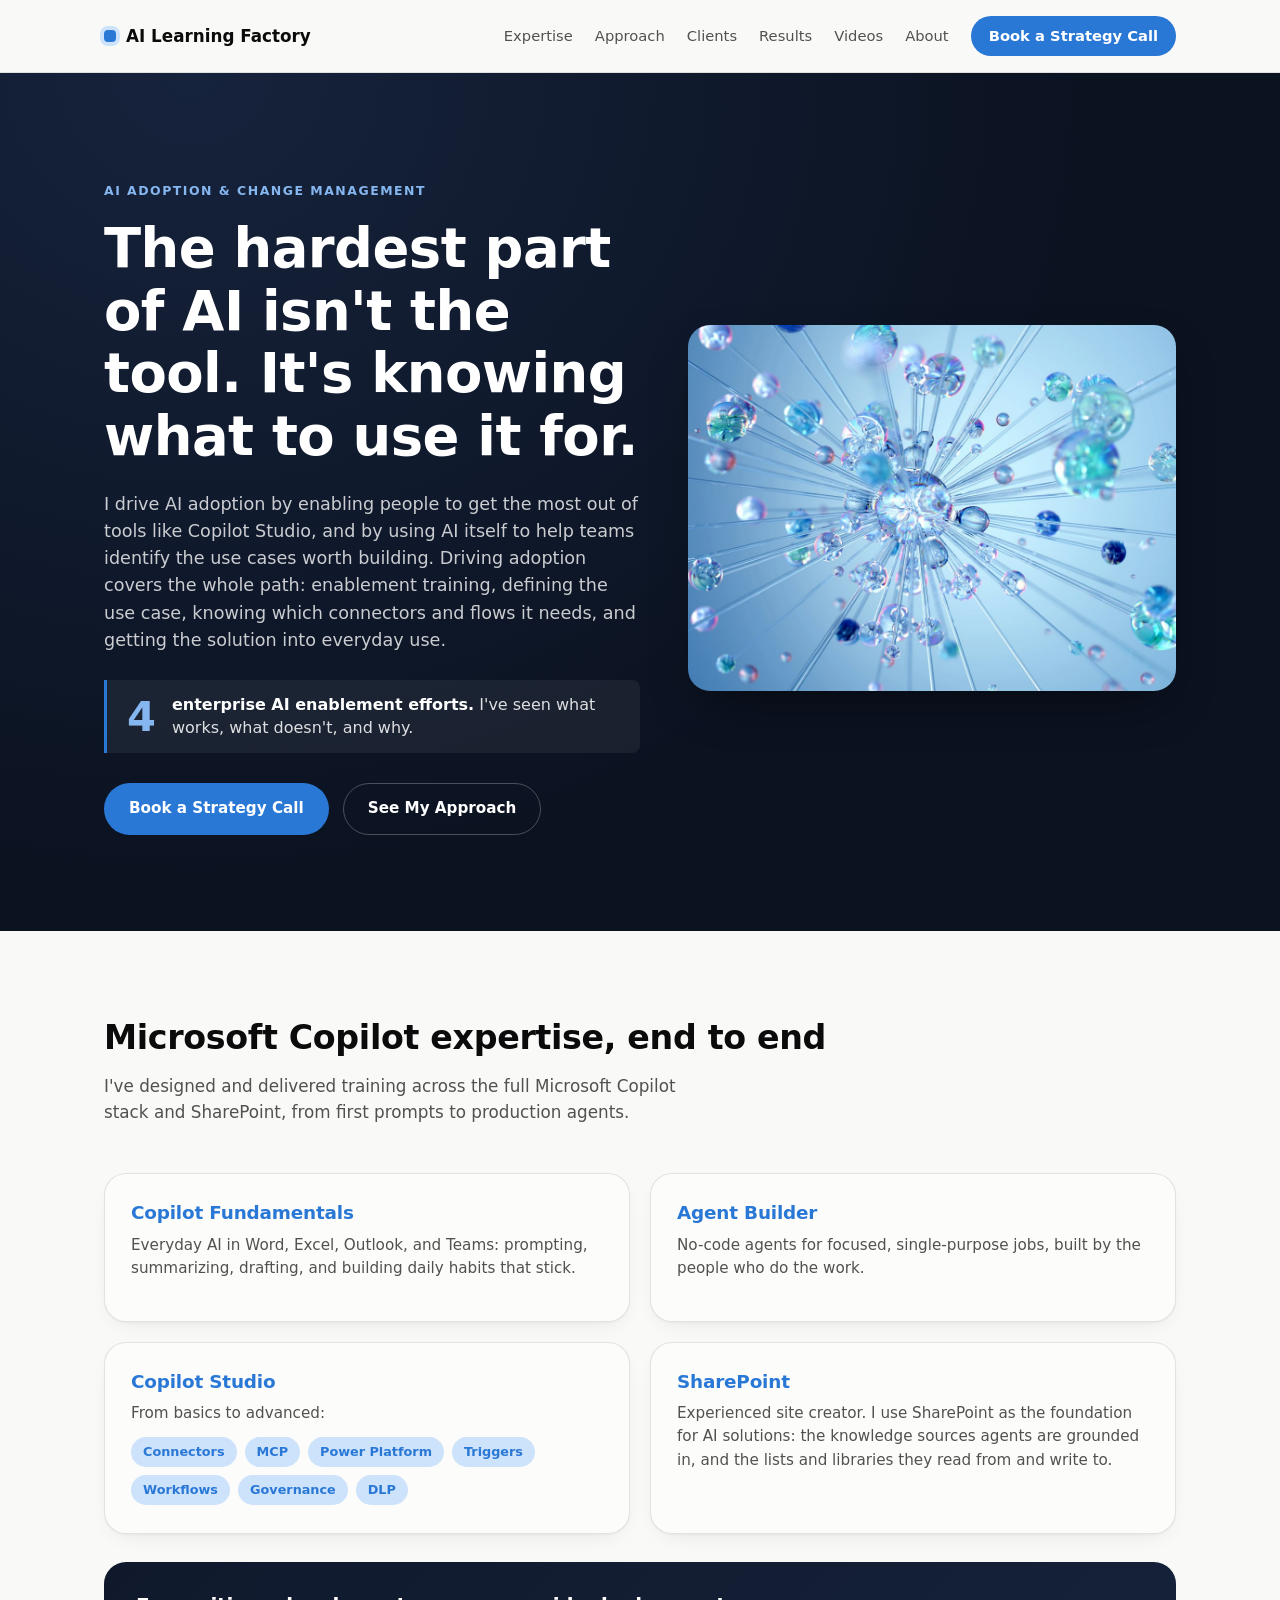
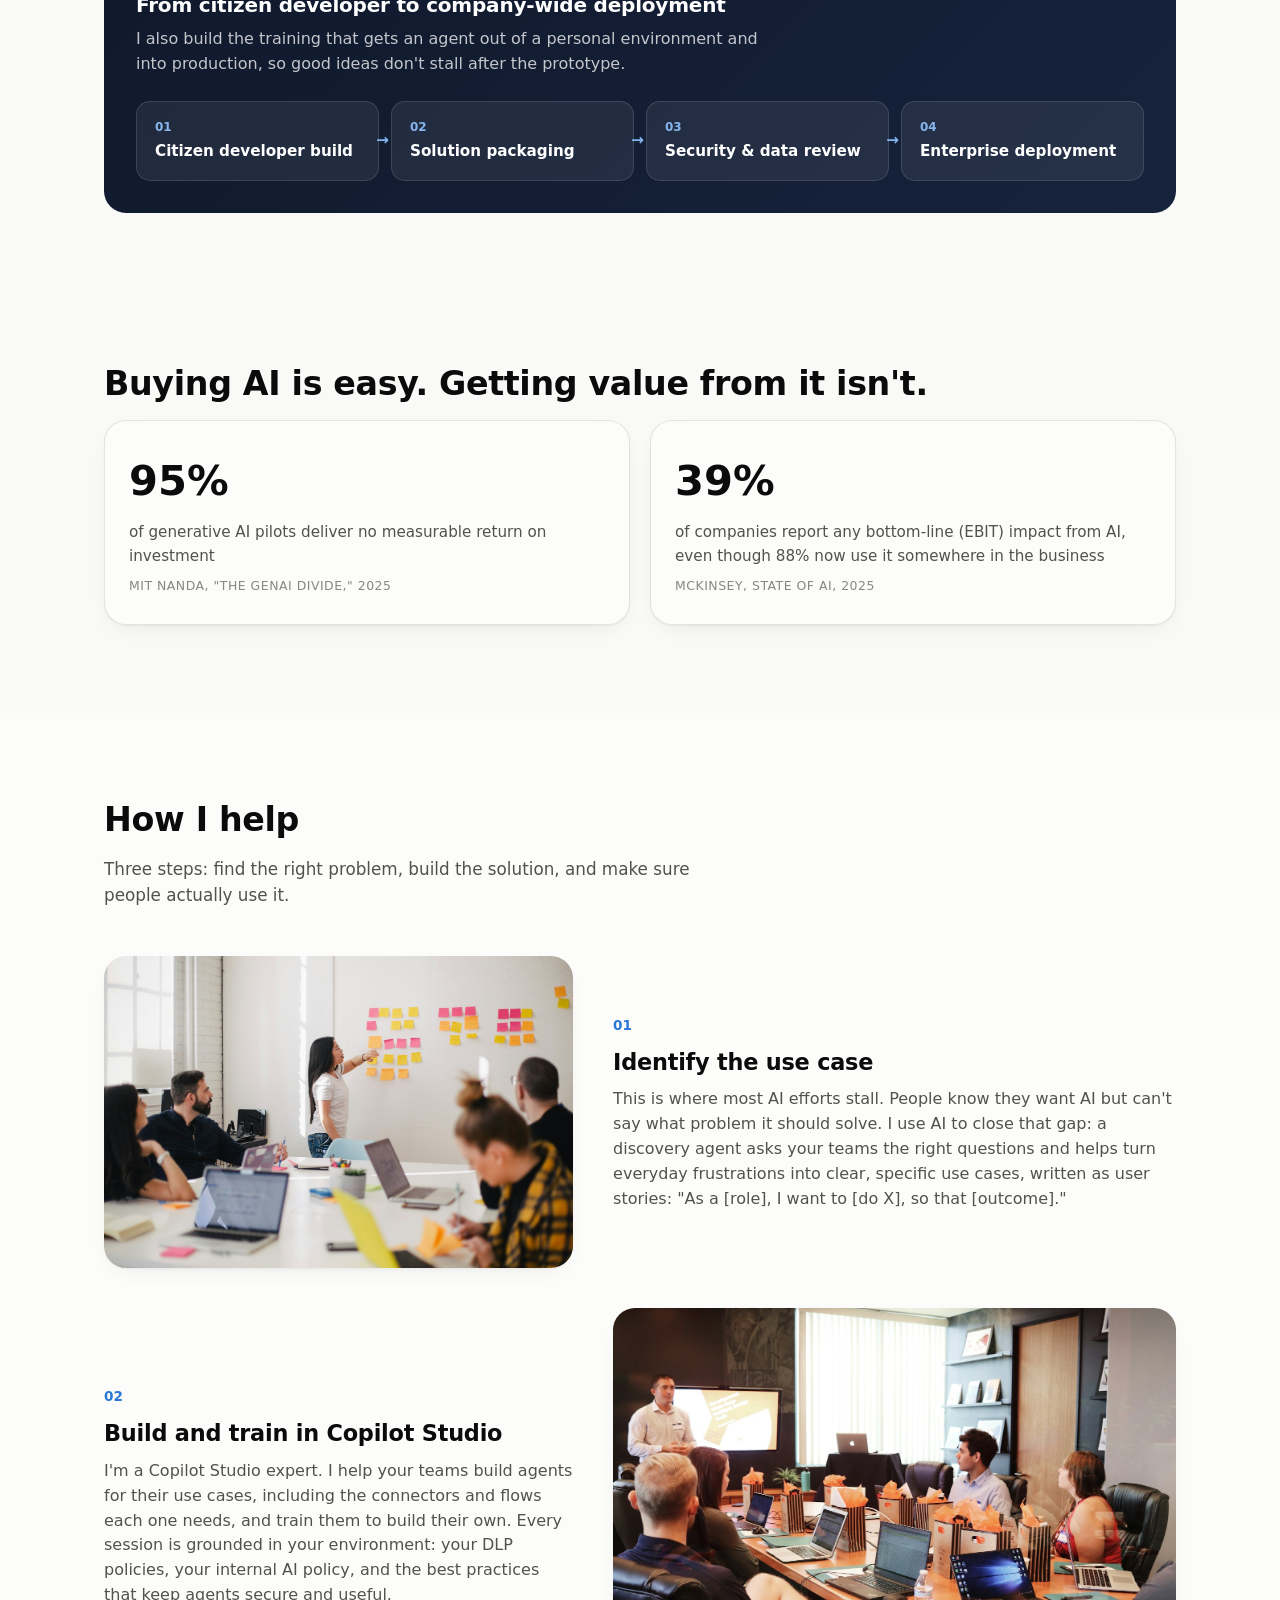
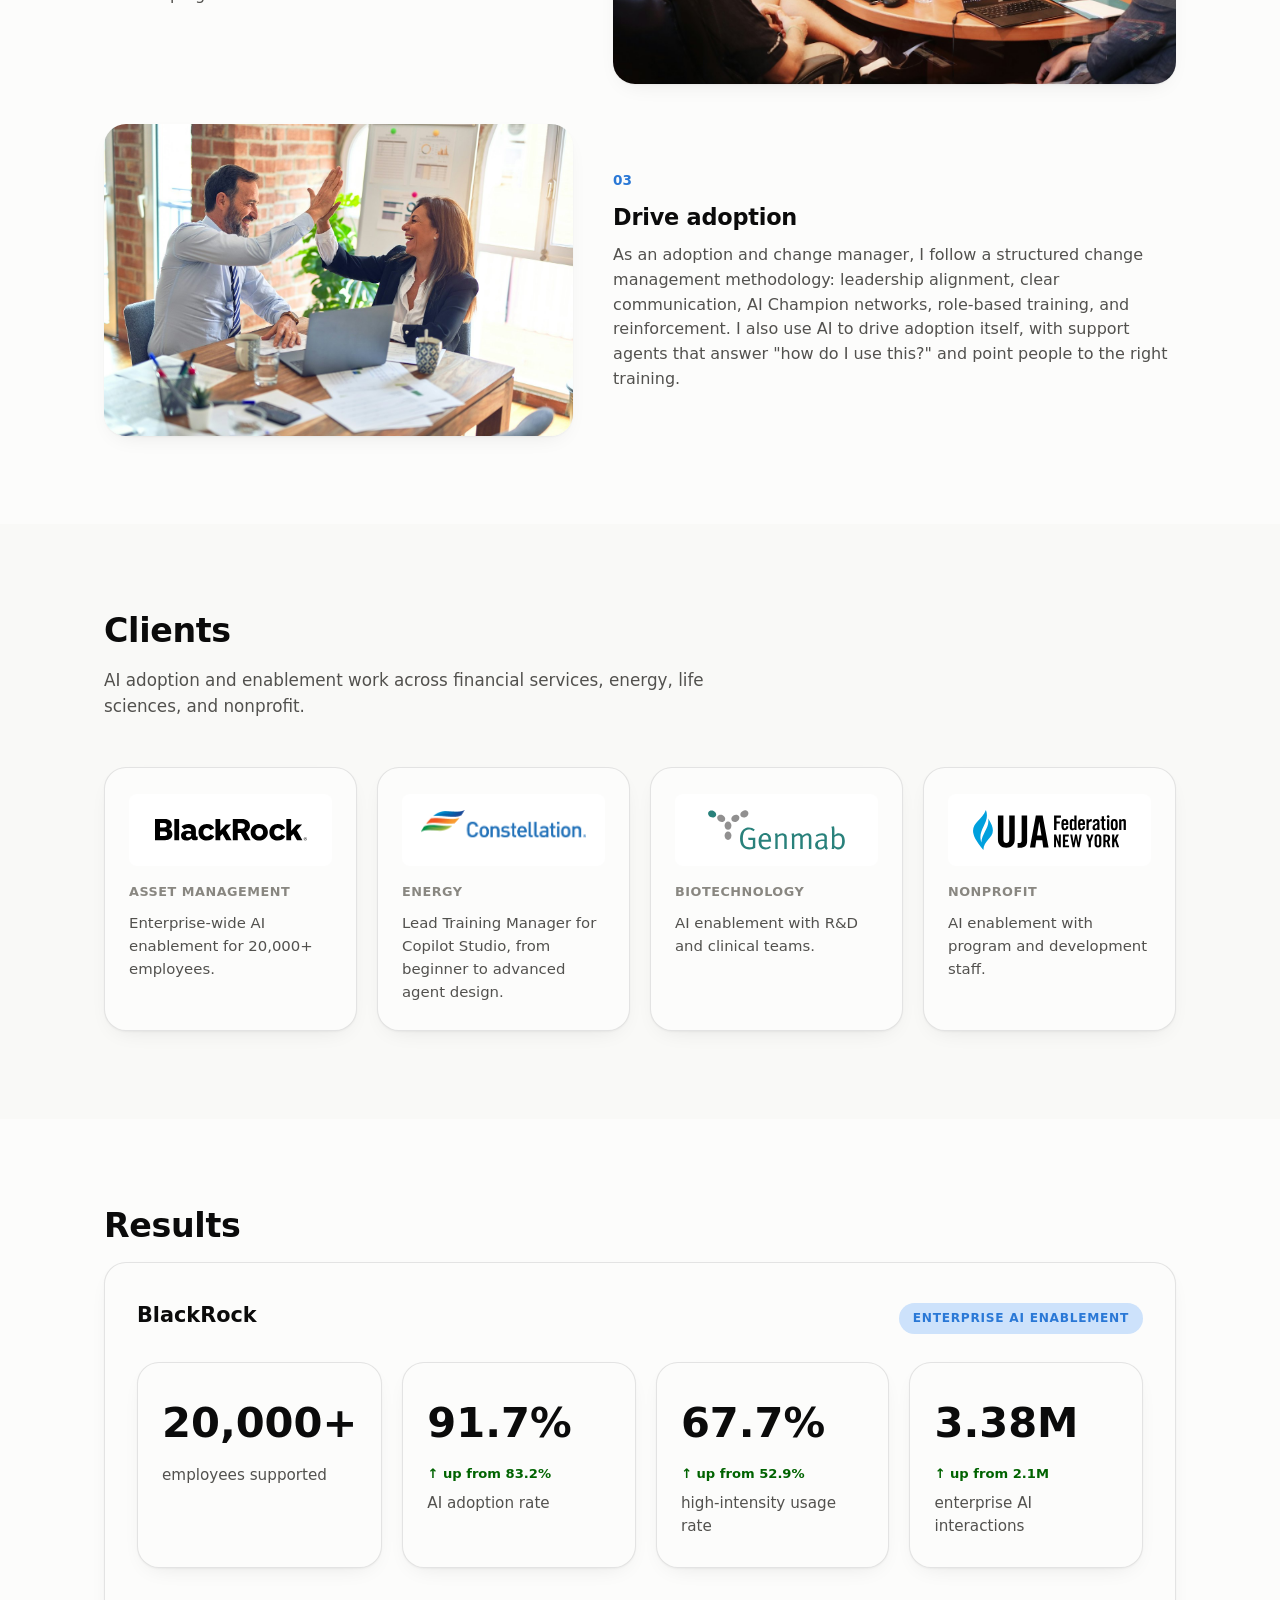
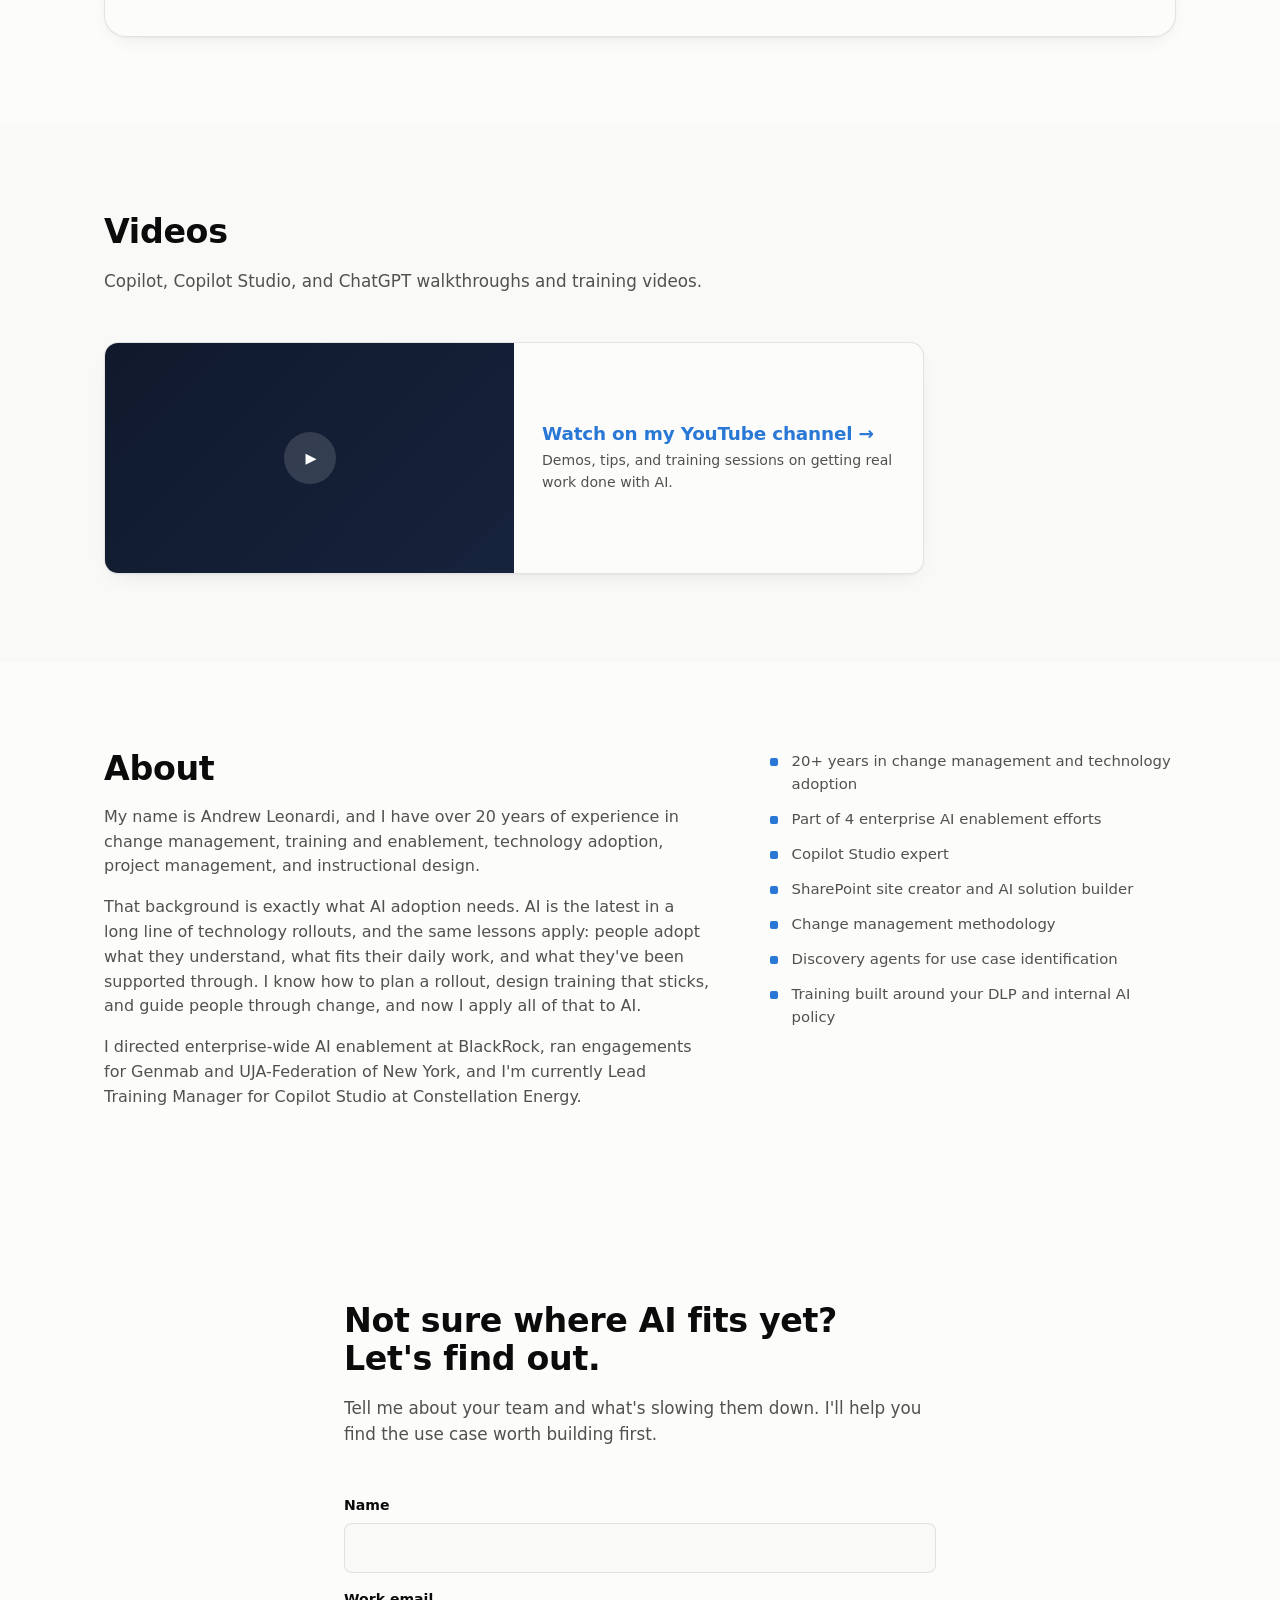
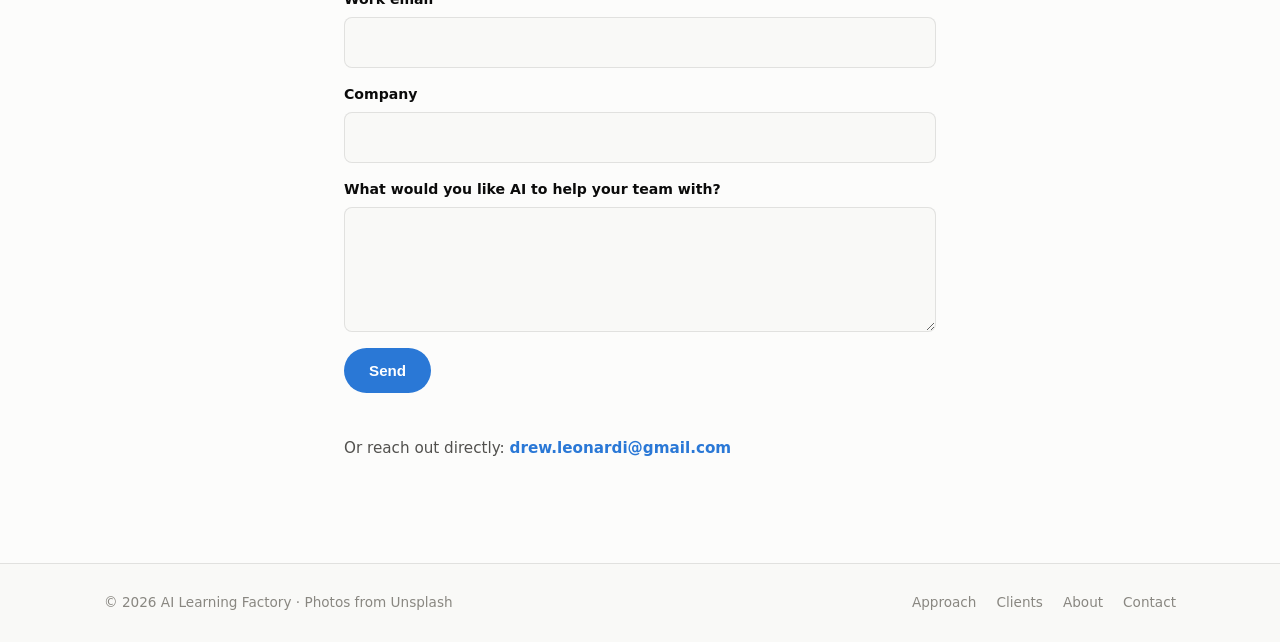
==== commit 30a70f16: "Rewrite intro and About, swap hero image - Hero: clarify that driving adoption spans enablement trai" ====
--- a/index.html
+++ b/index.html
@@ -43,7 +43,8 @@
         <p class="hero-sub">
           I drive AI adoption by enabling people to get the most out of tools like Copilot
           Studio, and by using AI itself to help teams identify the use cases worth building.
-          From Copilot fundamentals to enterprise-wide agent deployment, I train every step.
+          Driving adoption covers the whole path: enablement training, defining the use case,
+          knowing which connectors and flows it needs, and getting the solution into everyday use.
         </p>
         <div class="hero-proof">
           <span class="hero-proof-num">4</span>
@@ -55,8 +56,8 @@
           <a class="btn btn-ghost" href="#approach">See My Approach</a>
         </div>
       </div>
-      <!-- Photo: Unsplash (free license), photo-1677442136019-21780ecad995 -->
-      <img class="hero-photo" src="assets/img/hero-ai.jpg" alt="Abstract 3D rendering of the letters AI on a blue digital surface">
+      <!-- Photo: Unsplash (free license), photo-1655720828018-edd2daec9349 -->
+      <img class="hero-photo" src="assets/img/hero-ai.jpg" alt="Abstract AI visualization of glass spheres radiating from a central point">
     </div>
   </section>
 
@@ -154,9 +155,10 @@
             <h3>Identify the use case</h3>
             <p>
               This is where most AI efforts stall. People know they want AI but can't say what
-              problem it should solve. I build discovery agents that interview your teams and turn
-              everyday frustrations into clear, specific use cases, written as user stories:
-              "As a [role], I want to [do X], so that [outcome]."
+              problem it should solve. I use AI to close that gap: a discovery agent asks your
+              teams the right questions and helps turn everyday frustrations into clear, specific
+              use cases, written as user stories: "As a [role], I want to [do X], so that
+              [outcome]."
             </p>
           </div>
         </article>
@@ -168,8 +170,9 @@
             <span class="pillar-index">02</span>
             <h3>Build and train in Copilot Studio</h3>
             <p>
-              I'm a Copilot Studio expert. I build agents for your use cases and train your
-              people to build their own. Every session is grounded in your environment: your
+              I'm a Copilot Studio expert. I help your teams build agents for their use cases,
+              including the connectors and flows each one needs, and train them to build their
+              own. Every session is grounded in your environment: your
               DLP policies, your internal AI policy, and the best practices that keep agents
               secure and useful.
             </p>
@@ -299,15 +302,26 @@
       <div class="reveal">
         <h2>About</h2>
         <p>
-          I'm Drew Leonardi, an AI adoption and change manager. My background is in instructional
-          design and enterprise change management, and I apply both to one goal: getting people to
-          actually use AI. I directed enterprise-wide AI enablement at BlackRock, ran engagements
-          for Genmab and UJA-Federation of New York, and I'm currently Lead Training Manager for
-          Copilot Studio at Constellation Energy.
+          My name is Andrew Leonardi, and I have over 20 years of experience in change
+          management, training and enablement, technology adoption, project management, and
+          instructional design.
+        </p>
+        <p>
+          That background is exactly what AI adoption needs. AI is the latest in a long line of
+          technology rollouts, and the same lessons apply: people adopt what they understand,
+          what fits their daily work, and what they've been supported through. I know how to
+          plan a rollout, design training that sticks, and guide people through change, and
+          now I apply all of that to AI.
+        </p>
+        <p>
+          I directed enterprise-wide AI enablement at BlackRock, ran engagements for Genmab and
+          UJA-Federation of New York, and I'm currently Lead Training Manager for Copilot Studio
+          at Constellation Energy.
         </p>
       </div>
       <div class="about-cred reveal">
         <ul>
+          <li>20+ years in change management and technology adoption</li>
           <li>Part of 4 enterprise AI enablement efforts</li>
           <li>Copilot Studio expert</li>
           <li>SharePoint site creator and AI solution builder</li>
